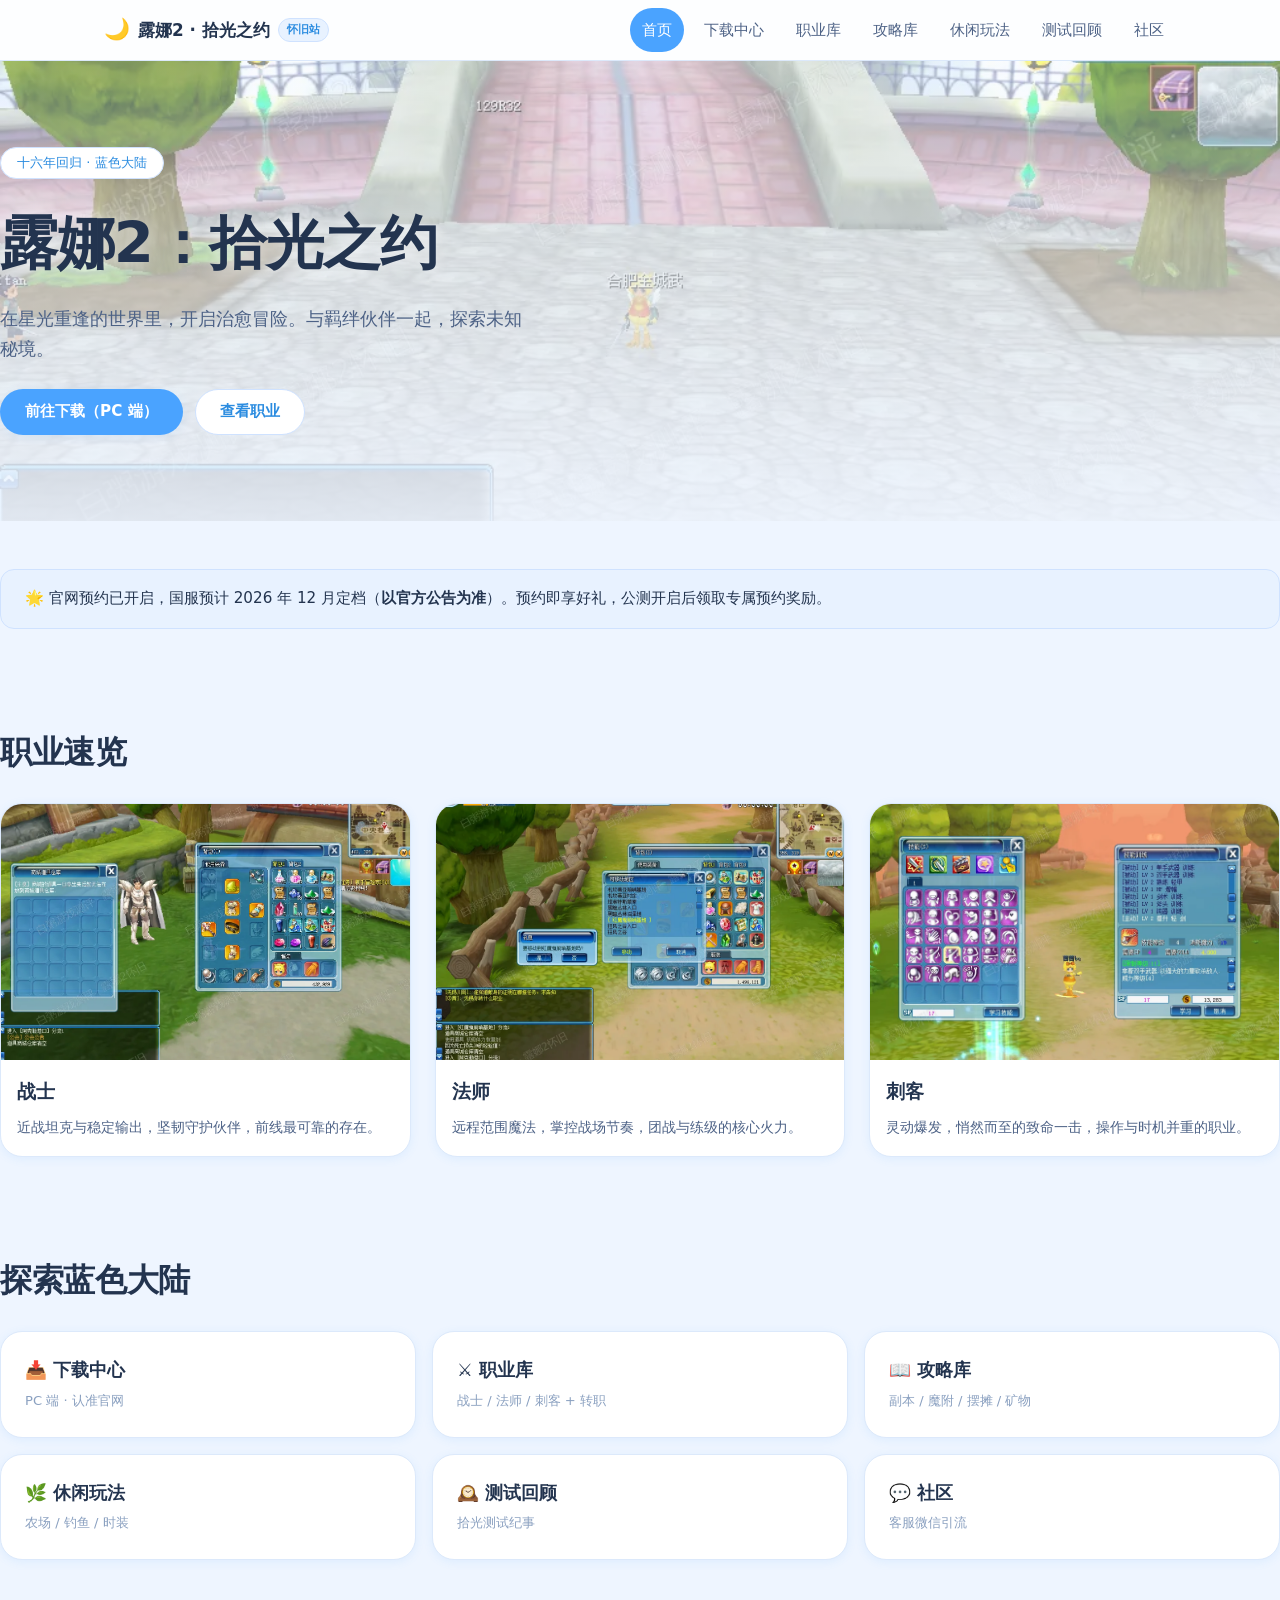
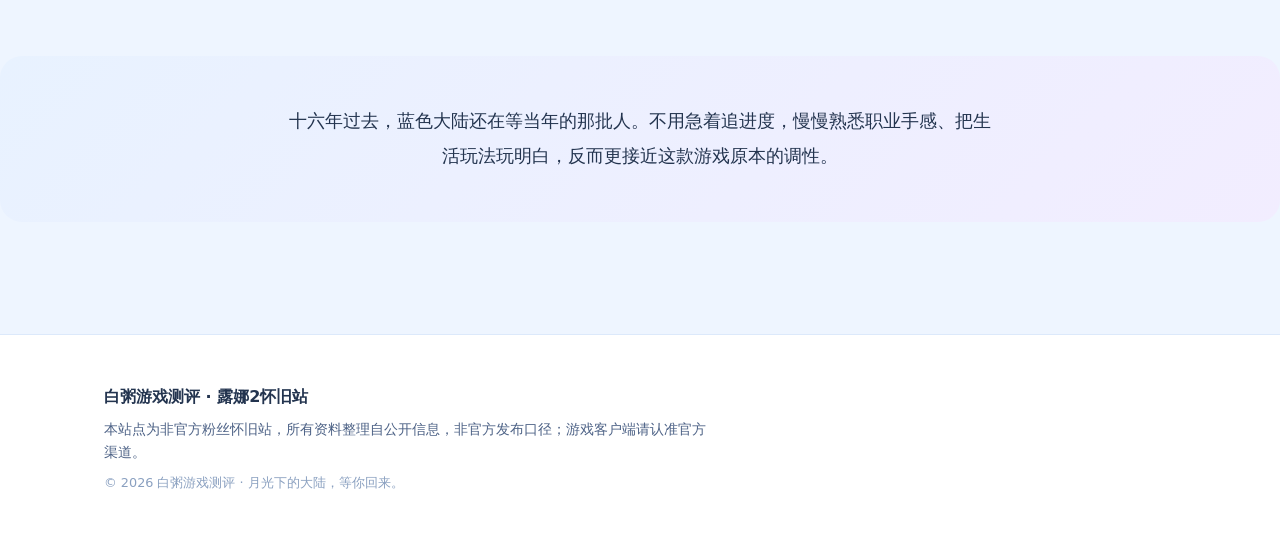
==== index.html @ 83b02c3c "chore: 更新站点构建产物" ====
<!DOCTYPE html><html lang="zh-CN" data-astro-cid-z4jru4n3> <head><meta charset="utf-8"><meta name="viewport" content="width=device-width, initial-scale=1, viewport-fit=cover"><title>露娜2：拾光之约 · 怀旧站</title><meta name="description" content="《露娜2：拾光之约》粉丝怀旧站 —— 蓝色大陆，拾光赴约。PC 端 Q 萌 3D 萌系 MMO，职业库、攻略库、休闲玩法与拾光测试回顾一站直达。"><link rel="icon" href="/favicon.svg" type="image/svg+xml"><link rel="stylesheet" href="/_astro/BaseLayout.B0UOSsO_.css"><style>.hero[data-astro-cid-lcdefpme]{align-items:center;min-height:460px;display:flex;position:relative;overflow:hidden}.hero__bg[data-astro-cid-lcdefpme]{object-fit:cover;width:100%;height:100%;position:absolute;inset:0}.hero__veil[data-astro-cid-lcdefpme]{background:linear-gradient(180deg, color-mix(in srgb, var(--bg) 35%, transparent), color-mix(in srgb, var(--bg) 92%, transparent));position:absolute;inset:0}.hero__inner[data-astro-cid-lcdefpme]{z-index:1;padding-block:var(--s8);position:relative}.hero__badge[data-astro-cid-lcdefpme]{background:var(--surface-1);color:var(--accent-hover);border:1px solid var(--line-accent);border-radius:var(--r-full);padding:var(--s1) var(--s4);margin-bottom:var(--s4);font-size:.82rem;display:inline-block}.hero__title[data-astro-cid-lcdefpme]{font-family:var(--font-display);margin:0 0 var(--s3);letter-spacing:-.02em;text-shadow:0 2px 18px #ffffffb3;font-size:clamp(2.2rem,1.4rem + 3vw,3.6rem);font-weight:800}.hero__sub[data-astro-cid-lcdefpme]{color:var(--text-2);max-width:48ch;margin:0 0 var(--s5);font-size:1.1rem}.hero__cta[data-astro-cid-lcdefpme]{gap:var(--s3);flex-wrap:wrap;display:flex}@media (max-width:640px){.hero[data-astro-cid-lcdefpme]{min-height:380px}.hero__cta[data-astro-cid-lcdefpme] .btn[data-astro-cid-lcdefpme]{width:100%}}
</style></head> <body data-astro-cid-z4jru4n3> <header class="site-header" data-astro-cid-z4jru4n3> <div class="container site-header__inner" data-astro-cid-z4jru4n3> <a class="brand" href="/" data-astro-cid-z4jru4n3> <span class="brand__moon" data-astro-cid-z4jru4n3>🌙</span> <span class="brand__name" data-astro-cid-z4jru4n3>露娜2 · 拾光之约</span> <span class="brand__tag" data-astro-cid-z4jru4n3>怀旧站</span> </a> <nav class="site-nav" aria-label="主导航" data-astro-cid-z4jru4n3> <a href="/" class="is-active" data-astro-cid-z4jru4n3>首页</a><a href="/download/" class data-astro-cid-z4jru4n3>下载中心</a><a href="/classes/" class data-astro-cid-z4jru4n3>职业库</a><a href="/guides/" class data-astro-cid-z4jru4n3>攻略库</a><a href="/life/" class data-astro-cid-z4jru4n3>休闲玩法</a><a href="/test/" class data-astro-cid-z4jru4n3>测试回顾</a><a href="/about/" class data-astro-cid-z4jru4n3>社区</a> </nav> </div> </header> <main data-astro-cid-z4jru4n3>  <section class="hero" data-astro-cid-lcdefpme> <img class="hero__bg" src="/covers/hero.webp" alt="阿克勒平原" data-astro-cid-lcdefpme> <div class="hero__veil" data-astro-cid-lcdefpme></div> <div class="container hero__inner" data-astro-cid-lcdefpme> <span class="hero__badge" data-astro-cid-lcdefpme>十六年回归 · 蓝色大陆</span> <h1 class="hero__title" data-astro-cid-lcdefpme>露娜2：拾光之约</h1> <p class="hero__sub" data-astro-cid-lcdefpme>在星光重逢的世界里，开启治愈冒险。与羁绊伙伴一起，探索未知秘境。</p> <div class="hero__cta" data-astro-cid-lcdefpme> <a class="btn btn-primary" href="/download/" data-astro-cid-lcdefpme>前往下载（PC 端）</a> <a class="btn btn-ghost" href="/classes/" data-astro-cid-lcdefpme>查看职业</a> </div> </div> </section> <section class="container section" data-astro-cid-lcdefpme> <div class="notice" data-astro-cid-lcdefpme>
🌟 官网预约已开启，国服预计 2026 年 12 月定档（<b data-astro-cid-lcdefpme>以官方公告为准</b>）。预约即享好礼，公测开启后领取专属预约奖励。
</div> </section> <section class="container section" data-astro-cid-lcdefpme> <h2 class="h2" data-astro-cid-lcdefpme>职业速览</h2> <div class="cards" data-astro-cid-lcdefpme> <article class="card" data-astro-cid-lcdefpme> <img src="/covers/skill1.webp" alt="战士" loading="lazy" data-astro-cid-lcdefpme> <h3 data-astro-cid-lcdefpme>战士</h3> <p data-astro-cid-lcdefpme>近战坦克与稳定输出，坚韧守护伙伴，前线最可靠的存在。</p> </article> <article class="card" data-astro-cid-lcdefpme> <img src="/covers/skill2.webp" alt="法师" loading="lazy" data-astro-cid-lcdefpme> <h3 data-astro-cid-lcdefpme>法师</h3> <p data-astro-cid-lcdefpme>远程范围魔法，掌控战场节奏，团战与练级的核心火力。</p> </article> <article class="card" data-astro-cid-lcdefpme> <img src="/covers/emote.webp" alt="刺客" loading="lazy" data-astro-cid-lcdefpme> <h3 data-astro-cid-lcdefpme>刺客</h3> <p data-astro-cid-lcdefpme>灵动爆发，悄然而至的致命一击，操作与时机并重的职业。</p> </article> </div> </section> <section class="container section" data-astro-cid-lcdefpme> <h2 class="h2" data-astro-cid-lcdefpme>探索蓝色大陆</h2> <div class="grid" data-astro-cid-lcdefpme> <a class="tile" href="/download/" data-astro-cid-lcdefpme><span data-astro-cid-lcdefpme>📥 下载中心</span><small data-astro-cid-lcdefpme>PC 端 · 认准官网</small></a> <a class="tile" href="/classes/" data-astro-cid-lcdefpme><span data-astro-cid-lcdefpme>⚔️ 职业库</span><small data-astro-cid-lcdefpme>战士 / 法师 / 刺客 + 转职</small></a> <a class="tile" href="/guides/" data-astro-cid-lcdefpme><span data-astro-cid-lcdefpme>📖 攻略库</span><small data-astro-cid-lcdefpme>副本 / 魔附 / 摆摊 / 矿物</small></a> <a class="tile" href="/life/" data-astro-cid-lcdefpme><span data-astro-cid-lcdefpme>🌿 休闲玩法</span><small data-astro-cid-lcdefpme>农场 / 钓鱼 / 时装</small></a> <a class="tile" href="/test/" data-astro-cid-lcdefpme><span data-astro-cid-lcdefpme>🕰️ 测试回顾</span><small data-astro-cid-lcdefpme>拾光测试纪事</small></a> <a class="tile" href="/about/" data-astro-cid-lcdefpme><span data-astro-cid-lcdefpme>💬 社区</span><small data-astro-cid-lcdefpme>客服微信引流</small></a> </div> </section> <section class="container section" data-astro-cid-lcdefpme> <div class="quote" data-astro-cid-lcdefpme> <p data-astro-cid-lcdefpme>十六年过去，蓝色大陆还在等当年的那批人。不用急着追进度，慢慢熟悉职业手感、把生活玩法玩明白，反而更接近这款游戏原本的调性。</p> </div> </section>  </main> <footer class="site-footer" data-astro-cid-z4jru4n3> <div class="container" data-astro-cid-z4jru4n3> <p class="site-footer__brand" data-astro-cid-z4jru4n3>白粥游戏测评 · 露娜2怀旧站</p> <p class="site-footer__note" data-astro-cid-z4jru4n3>本站点为非官方粉丝怀旧站，所有资料整理自公开信息，非官方发布口径；游戏客户端请认准官方渠道。</p> <p class="site-footer__copy" data-astro-cid-z4jru4n3>© 2026 白粥游戏测评 · 月光下的大陆，等你回来。</p> </div> </footer><script type="module">document.addEventListener(`contextmenu`,function(e){e.target instanceof HTMLImageElement&&e.preventDefault()}),document.addEventListener(`dragstart`,function(e){e.target instanceof HTMLImageElement&&e.preventDefault()});</script> </body> </html>
---- _astro/BaseLayout.B0UOSsO_.css ----
:root{--s1:4px;--s2:8px;--s3:12px;--s4:16px;--s5:24px;--s6:32px;--s7:48px;--s8:64px;--r-sm:8px;--r-md:14px;--r-lg:22px;--r-full:999px;--bg:#eef5ff;--surface-1:#fff;--surface-2:#f4f9ff;--line:#dce9fb;--line-accent:#cfe2ff;--text:#23344f;--text-2:#4d6286;--text-3:#8aa0c0;--accent:#4aa3ff;--accent-hover:#2b8ce0;--accent-soft:#e8f2ff;--purple:#b69bff;--pink:#ff9ec7;--font-display:"PingFang SC", "Hiragino Sans GB", "Microsoft YaHei", "Noto Sans SC", system-ui, sans-serif;--font-body:"PingFang SC", "Microsoft YaHei", "Noto Sans SC", system-ui, sans-serif;--container:1120px;--shadow-sm:0 2px 10px #4aa3ff1a;--shadow-md:0 10px 30px #4aa3ff24}.section{padding-block:var(--s7)}.h2{font-family:var(--font-display);margin:0 0 var(--s5);letter-spacing:-.01em;font-size:clamp(1.4rem,1rem + 1.4vw,2rem)}.lead{color:var(--text-2);max-width:64ch}.btn{min-height:46px;padding:0 var(--s5);border-radius:var(--r-full);cursor:pointer;border:1px solid #0000;justify-content:center;align-items:center;font-size:.95rem;font-weight:600;transition:transform .12s,box-shadow .2s;display:inline-flex}.btn:hover{transform:translateY(-1px)}.btn-primary{background:var(--accent);color:#fff;box-shadow:var(--shadow-sm)}.btn-primary:hover{background:var(--accent-hover)}.btn-ghost{background:var(--surface-1);color:var(--accent-hover);border-color:var(--line-accent)}.btn-ghost:hover{background:var(--accent-soft)}.notice{background:var(--accent-soft);border:1px solid var(--line-accent);color:var(--text);border-radius:var(--r-md);padding:var(--s4) var(--s5);font-size:.95rem}.cards{gap:var(--s5);grid-template-columns:repeat(3,1fr);display:grid}.card{background:var(--surface-1);border:1px solid var(--line);border-radius:var(--r-lg);box-shadow:var(--shadow-sm);overflow:hidden}.card img{aspect-ratio:16/10;object-fit:cover;background:var(--surface-2);width:100%}.card h3{margin:var(--s4) var(--s4) var(--s2);font-family:var(--font-display)}.card p{margin:0 var(--s4) var(--s4);color:var(--text-2);font-size:.9rem}.grid{gap:var(--s4);grid-template-columns:repeat(3,1fr);display:grid}.tile{gap:var(--s1);background:var(--surface-1);border:1px solid var(--line);border-radius:var(--r-lg);padding:var(--s5);color:var(--text);box-shadow:var(--shadow-sm);flex-direction:column;transition:transform .12s,border-color .2s;display:flex}.tile:hover{border-color:var(--accent);transform:translateY(-2px)}.tile span{font-family:var(--font-display);font-size:1.1rem;font-weight:600}.tile small{color:var(--text-3);font-size:.82rem}.quote{background:linear-gradient(135deg, var(--accent-soft), color-mix(in srgb, var(--purple) 18%, #fff));border-radius:var(--r-lg);padding:var(--s7) var(--s6);text-align:center}.quote p{color:var(--text);max-width:60ch;margin:0 auto;font-size:1.15rem;line-height:1.9}.feature{gap:var(--s6);grid-template-columns:1fr 1fr;align-items:center;display:grid}.feature img{border-radius:var(--r-lg);border:1px solid var(--line);width:100%;box-shadow:var(--shadow-md)}.feature h3{font-family:var(--font-display);margin-top:0}.stats{gap:var(--s4);margin:var(--s4) 0;flex-wrap:wrap;display:flex}.stat{background:var(--surface-1);border:1px solid var(--line);border-radius:var(--r-md);padding:var(--s4) var(--s5);flex:140px}.stat b{color:var(--accent-hover);font-size:1.3rem;font-family:var(--font-display);display:block}.stat span{color:var(--text-3);font-size:.82rem}@media (max-width:860px){.cards,.grid{grid-template-columns:1fr 1fr}.feature{grid-template-columns:1fr}}@media (max-width:560px){.cards,.grid{grid-template-columns:1fr}}*{box-sizing:border-box}body{font-family:var(--font-body);color:var(--text);background:var(--bg);-webkit-font-smoothing:antialiased;margin:0;line-height:1.7}a{color:var(--accent-hover);text-decoration:none}img{max-width:100%;display:block}.container[data-astro-cid-z4jru4n3]{max-width:var(--container);padding-inline:var(--s5);margin-inline:auto}.site-header[data-astro-cid-z4jru4n3]{z-index:50;background:color-mix(in srgb, var(--surface-1) 88%, transparent);-webkit-backdrop-filter:blur(10px);backdrop-filter:blur(10px);border-bottom:1px solid var(--line);position:sticky;top:0}.site-header__inner[data-astro-cid-z4jru4n3]{align-items:center;gap:var(--s5);flex-wrap:wrap;min-height:60px;display:flex}.brand[data-astro-cid-z4jru4n3]{align-items:center;gap:var(--s2);font-family:var(--font-display);color:var(--text);font-weight:700;display:inline-flex}.brand__moon[data-astro-cid-z4jru4n3]{font-size:1.3rem}.brand__name[data-astro-cid-z4jru4n3]{font-size:1.05rem}.brand__tag[data-astro-cid-z4jru4n3]{color:var(--accent-hover);border:1px solid var(--line-accent);border-radius:var(--r-full);padding:1px var(--s2);background:var(--accent-soft);font-size:.7rem}.site-nav[data-astro-cid-z4jru4n3]{gap:var(--s2);flex-wrap:wrap;margin-left:auto;display:flex}.site-nav[data-astro-cid-z4jru4n3] a[data-astro-cid-z4jru4n3]{color:var(--text-2);padding:var(--s2) var(--s3);border-radius:var(--r-full);align-items:center;min-height:44px;font-size:.92rem;display:inline-flex}.site-nav[data-astro-cid-z4jru4n3] a[data-astro-cid-z4jru4n3]:hover{background:var(--accent-soft);color:var(--accent-hover)}.site-nav[data-astro-cid-z4jru4n3] a[data-astro-cid-z4jru4n3].is-active{background:var(--accent);color:#fff}.site-footer[data-astro-cid-z4jru4n3]{margin-top:var(--s8);padding:var(--s7) 0;border-top:1px solid var(--line);background:var(--surface-1)}.site-footer__brand[data-astro-cid-z4jru4n3]{margin:0 0 var(--s2);font-weight:700}.site-footer__note[data-astro-cid-z4jru4n3]{color:var(--text-2);max-width:70ch;margin:0 0 var(--s2);font-size:.85rem}.site-footer__copy[data-astro-cid-z4jru4n3]{color:var(--text-3);margin:0;font-size:.8rem}@media (max-width:640px){.site-nav[data-astro-cid-z4jru4n3] a[data-astro-cid-z4jru4n3]{padding:var(--s2);font-size:.85rem}.container[data-astro-cid-z4jru4n3]{padding-inline:var(--s4)}}
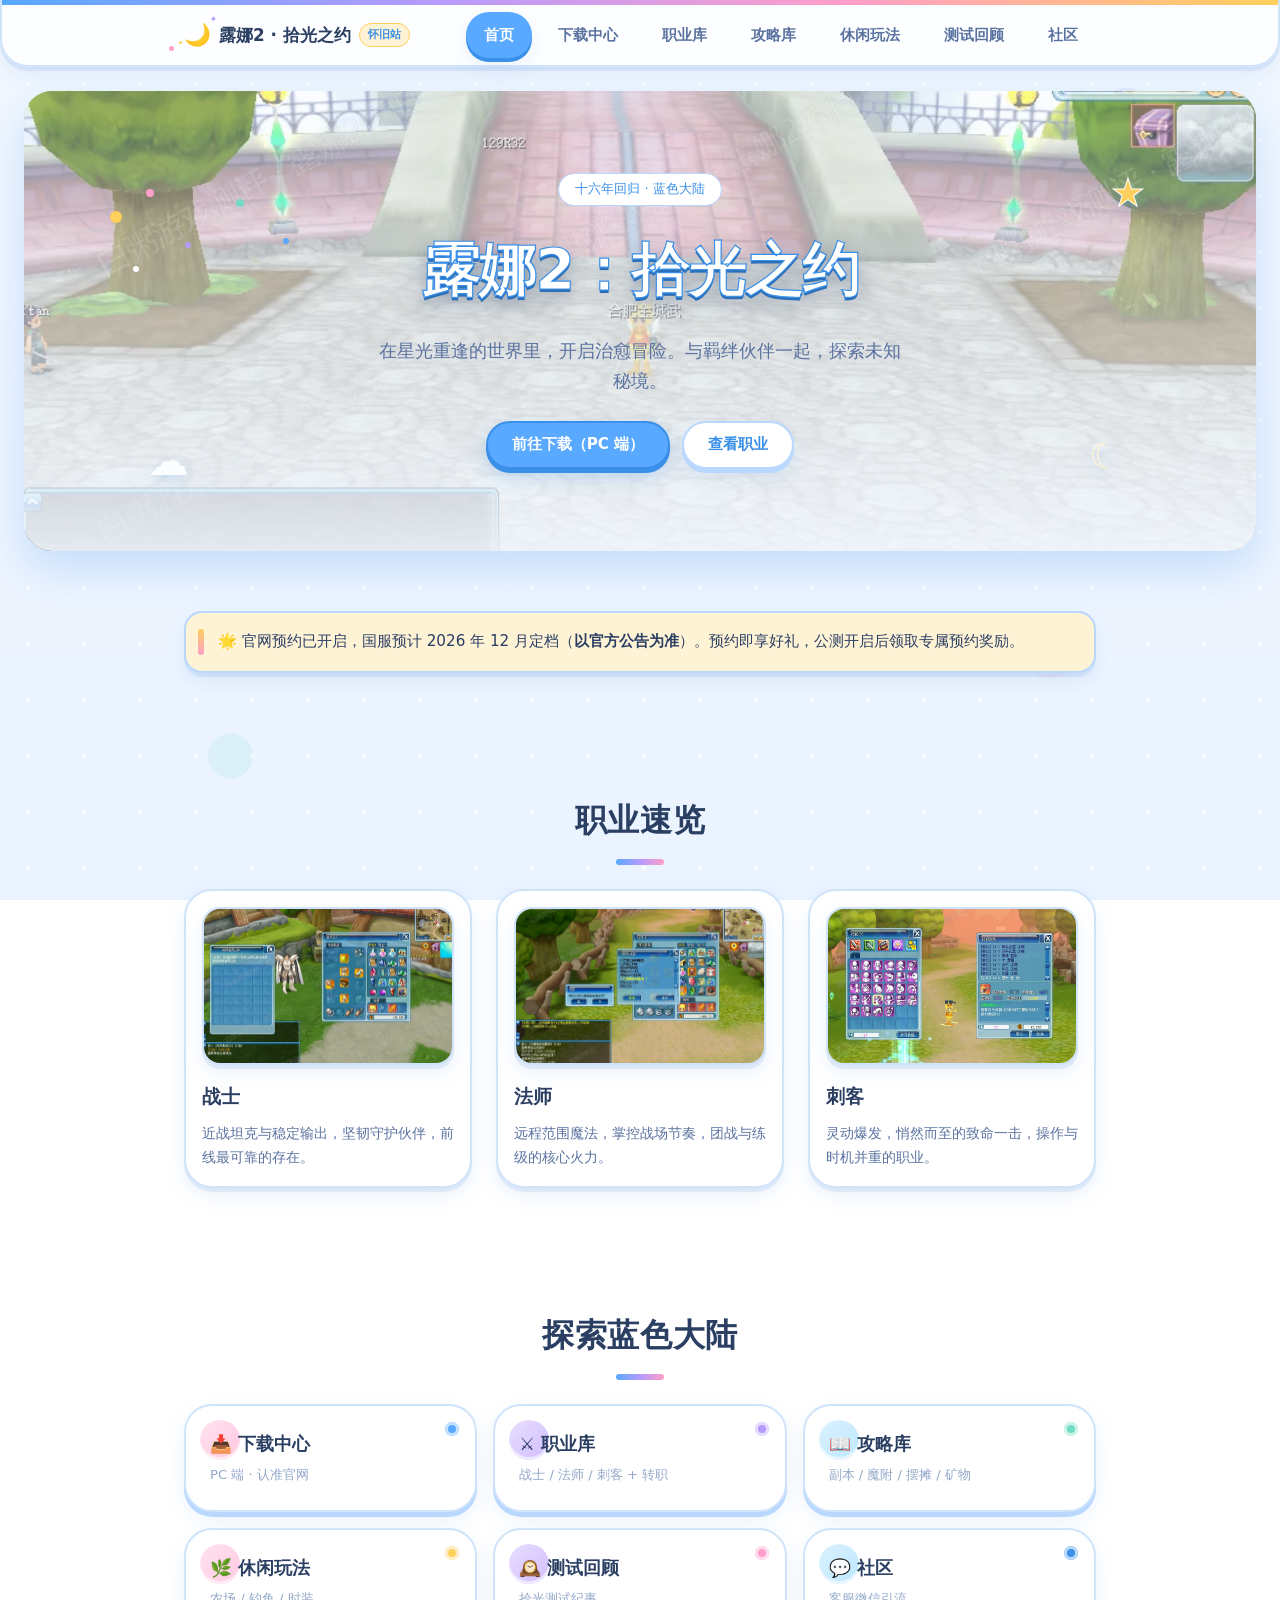
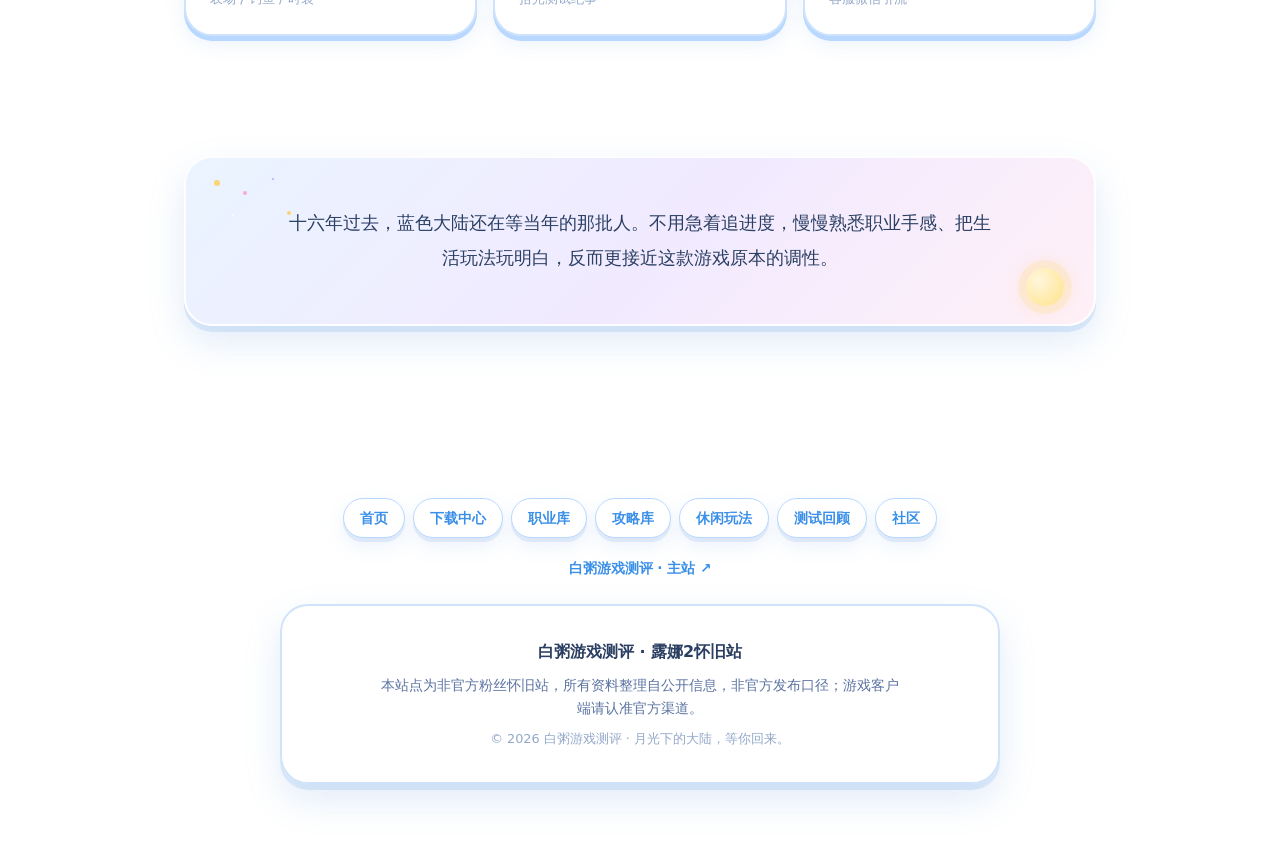
==== commit 91850583: "chore: 更新站点构建产物" ====
--- a/index.html
+++ b/index.html
@@ -1,4 +1,3 @@
-<!DOCTYPE html><html lang="zh-CN" data-astro-cid-z4jru4n3> <head><meta charset="utf-8"><meta name="viewport" content="width=device-width, initial-scale=1, viewport-fit=cover"><title>露娜2：拾光之约 · 怀旧站</title><meta name="description" content="《露娜2：拾光之约》粉丝怀旧站 —— 蓝色大陆，拾光赴约。PC 端 Q 萌 3D 萌系 MMO，职业库、攻略库、休闲玩法与拾光测试回顾一站直达。"><link rel="icon" href="/favicon.svg" type="image/svg+xml"><link rel="stylesheet" href="/_astro/BaseLayout.B0UOSsO_.css"><style>.hero[data-astro-cid-lcdefpme]{align-items:center;min-height:460px;display:flex;position:relative;overflow:hidden}.hero__bg[data-astro-cid-lcdefpme]{object-fit:cover;width:100%;height:100%;position:absolute;inset:0}.hero__veil[data-astro-cid-lcdefpme]{background:linear-gradient(180deg, color-mix(in srgb, var(--bg) 35%, transparent), color-mix(in srgb, var(--bg) 92%, transparent));position:absolute;inset:0}.hero__inner[data-astro-cid-lcdefpme]{z-index:1;padding-block:var(--s8);position:relative}.hero__badge[data-astro-cid-lcdefpme]{background:var(--surface-1);color:var(--accent-hover);border:1px solid var(--line-accent);border-radius:var(--r-full);padding:var(--s1) var(--s4);margin-bottom:var(--s4);font-size:.82rem;display:inline-block}.hero__title[data-astro-cid-lcdefpme]{font-family:var(--font-display);margin:0 0 var(--s3);letter-spacing:-.02em;text-shadow:0 2px 18px #ffffffb3;font-size:clamp(2.2rem,1.4rem + 3vw,3.6rem);font-weight:800}.hero__sub[data-astro-cid-lcdefpme]{color:var(--text-2);max-width:48ch;margin:0 0 var(--s5);font-size:1.1rem}.hero__cta[data-astro-cid-lcdefpme]{gap:var(--s3);flex-wrap:wrap;display:flex}@media (max-width:640px){.hero[data-astro-cid-lcdefpme]{min-height:380px}.hero__cta[data-astro-cid-lcdefpme] .btn[data-astro-cid-lcdefpme]{width:100%}}
-</style></head> <body data-astro-cid-z4jru4n3> <header class="site-header" data-astro-cid-z4jru4n3> <div class="container site-header__inner" data-astro-cid-z4jru4n3> <a class="brand" href="/" data-astro-cid-z4jru4n3> <span class="brand__moon" data-astro-cid-z4jru4n3>🌙</span> <span class="brand__name" data-astro-cid-z4jru4n3>露娜2 · 拾光之约</span> <span class="brand__tag" data-astro-cid-z4jru4n3>怀旧站</span> </a> <nav class="site-nav" aria-label="主导航" data-astro-cid-z4jru4n3> <a href="/" class="is-active" data-astro-cid-z4jru4n3>首页</a><a href="/download/" class data-astro-cid-z4jru4n3>下载中心</a><a href="/classes/" class data-astro-cid-z4jru4n3>职业库</a><a href="/guides/" class data-astro-cid-z4jru4n3>攻略库</a><a href="/life/" class data-astro-cid-z4jru4n3>休闲玩法</a><a href="/test/" class data-astro-cid-z4jru4n3>测试回顾</a><a href="/about/" class data-astro-cid-z4jru4n3>社区</a> </nav> </div> </header> <main data-astro-cid-z4jru4n3>  <section class="hero" data-astro-cid-lcdefpme> <img class="hero__bg" src="/covers/hero.webp" alt="阿克勒平原" data-astro-cid-lcdefpme> <div class="hero__veil" data-astro-cid-lcdefpme></div> <div class="container hero__inner" data-astro-cid-lcdefpme> <span class="hero__badge" data-astro-cid-lcdefpme>十六年回归 · 蓝色大陆</span> <h1 class="hero__title" data-astro-cid-lcdefpme>露娜2：拾光之约</h1> <p class="hero__sub" data-astro-cid-lcdefpme>在星光重逢的世界里，开启治愈冒险。与羁绊伙伴一起，探索未知秘境。</p> <div class="hero__cta" data-astro-cid-lcdefpme> <a class="btn btn-primary" href="/download/" data-astro-cid-lcdefpme>前往下载（PC 端）</a> <a class="btn btn-ghost" href="/classes/" data-astro-cid-lcdefpme>查看职业</a> </div> </div> </section> <section class="container section" data-astro-cid-lcdefpme> <div class="notice" data-astro-cid-lcdefpme>
+<!DOCTYPE html><html lang="zh-CN" data-astro-cid-z4jru4n3> <head><meta charset="utf-8"><meta name="viewport" content="width=device-width, initial-scale=1, viewport-fit=cover"><title>露娜2：拾光之约 · 怀旧站</title><meta name="description" content="《露娜2：拾光之约》粉丝怀旧站 —— 蓝色大陆，拾光赴约。PC 端 Q 萌 3D 萌系 MMO，职业库、攻略库、休闲玩法与拾光测试回顾一站直达。"><meta name="baidu-site-verification" content="codeva-sFs97n5T8T"><link rel="icon" href="/favicon.svg" type="image/svg+xml"><link rel="stylesheet" href="/_astro/BaseLayout.P9lVkSNL.css"><link rel="stylesheet" href="/_astro/index.BwyS8TRJ.css"></head> <body data-astro-cid-z4jru4n3> <header class="site-header" data-astro-cid-z4jru4n3> <div class="rainbow-bar" aria-hidden="true" data-astro-cid-z4jru4n3></div> <div class="container site-header__inner" data-astro-cid-z4jru4n3> <a class="brand" href="/" data-astro-cid-z4jru4n3> <span class="brand__moon" data-astro-cid-z4jru4n3>🌙</span> <span class="brand__name" data-astro-cid-z4jru4n3>露娜2 · 拾光之约</span> <span class="brand__tag" data-astro-cid-z4jru4n3>怀旧站</span> </a> <nav class="site-nav" aria-label="主导航" data-astro-cid-z4jru4n3> <a href="/" class="is-active" data-astro-cid-z4jru4n3>首页</a><a href="/download/" class data-astro-cid-z4jru4n3>下载中心</a><a href="/classes/" class data-astro-cid-z4jru4n3>职业库</a><a href="/guides/" class data-astro-cid-z4jru4n3>攻略库</a><a href="/life/" class data-astro-cid-z4jru4n3>休闲玩法</a><a href="/test/" class data-astro-cid-z4jru4n3>测试回顾</a><a href="/about/" class data-astro-cid-z4jru4n3>社区</a> </nav> </div> </header> <main data-astro-cid-z4jru4n3>  <section class="hero" data-astro-cid-lcdefpme> <img class="hero__bg" src="/covers/hero.webp" alt="阿克勒平原" data-astro-cid-lcdefpme> <div class="hero__veil" data-astro-cid-lcdefpme></div> <div class="container hero__inner" data-astro-cid-lcdefpme> <span class="hero__badge" data-astro-cid-lcdefpme>十六年回归 · 蓝色大陆</span> <h1 class="hero__title" data-astro-cid-lcdefpme>露娜2：拾光之约</h1> <p class="hero__sub" data-astro-cid-lcdefpme>在星光重逢的世界里，开启治愈冒险。与羁绊伙伴一起，探索未知秘境。</p> <div class="hero__cta" data-astro-cid-lcdefpme> <a class="btn btn-primary" href="/download/" data-astro-cid-lcdefpme>前往下载（PC 端）</a> <a class="btn btn-ghost" href="/classes/" data-astro-cid-lcdefpme>查看职业</a> </div> </div> </section> <section class="container section" data-astro-cid-lcdefpme> <div class="notice" data-astro-cid-lcdefpme>
 🌟 官网预约已开启，国服预计 2026 年 12 月定档（<b data-astro-cid-lcdefpme>以官方公告为准</b>）。预约即享好礼，公测开启后领取专属预约奖励。
-</div> </section> <section class="container section" data-astro-cid-lcdefpme> <h2 class="h2" data-astro-cid-lcdefpme>职业速览</h2> <div class="cards" data-astro-cid-lcdefpme> <article class="card" data-astro-cid-lcdefpme> <img src="/covers/skill1.webp" alt="战士" loading="lazy" data-astro-cid-lcdefpme> <h3 data-astro-cid-lcdefpme>战士</h3> <p data-astro-cid-lcdefpme>近战坦克与稳定输出，坚韧守护伙伴，前线最可靠的存在。</p> </article> <article class="card" data-astro-cid-lcdefpme> <img src="/covers/skill2.webp" alt="法师" loading="lazy" data-astro-cid-lcdefpme> <h3 data-astro-cid-lcdefpme>法师</h3> <p data-astro-cid-lcdefpme>远程范围魔法，掌控战场节奏，团战与练级的核心火力。</p> </article> <article class="card" data-astro-cid-lcdefpme> <img src="/covers/emote.webp" alt="刺客" loading="lazy" data-astro-cid-lcdefpme> <h3 data-astro-cid-lcdefpme>刺客</h3> <p data-astro-cid-lcdefpme>灵动爆发，悄然而至的致命一击，操作与时机并重的职业。</p> </article> </div> </section> <section class="container section" data-astro-cid-lcdefpme> <h2 class="h2" data-astro-cid-lcdefpme>探索蓝色大陆</h2> <div class="grid" data-astro-cid-lcdefpme> <a class="tile" href="/download/" data-astro-cid-lcdefpme><span data-astro-cid-lcdefpme>📥 下载中心</span><small data-astro-cid-lcdefpme>PC 端 · 认准官网</small></a> <a class="tile" href="/classes/" data-astro-cid-lcdefpme><span data-astro-cid-lcdefpme>⚔️ 职业库</span><small data-astro-cid-lcdefpme>战士 / 法师 / 刺客 + 转职</small></a> <a class="tile" href="/guides/" data-astro-cid-lcdefpme><span data-astro-cid-lcdefpme>📖 攻略库</span><small data-astro-cid-lcdefpme>副本 / 魔附 / 摆摊 / 矿物</small></a> <a class="tile" href="/life/" data-astro-cid-lcdefpme><span data-astro-cid-lcdefpme>🌿 休闲玩法</span><small data-astro-cid-lcdefpme>农场 / 钓鱼 / 时装</small></a> <a class="tile" href="/test/" data-astro-cid-lcdefpme><span data-astro-cid-lcdefpme>🕰️ 测试回顾</span><small data-astro-cid-lcdefpme>拾光测试纪事</small></a> <a class="tile" href="/about/" data-astro-cid-lcdefpme><span data-astro-cid-lcdefpme>💬 社区</span><small data-astro-cid-lcdefpme>客服微信引流</small></a> </div> </section> <section class="container section" data-astro-cid-lcdefpme> <div class="quote" data-astro-cid-lcdefpme> <p data-astro-cid-lcdefpme>十六年过去，蓝色大陆还在等当年的那批人。不用急着追进度，慢慢熟悉职业手感、把生活玩法玩明白，反而更接近这款游戏原本的调性。</p> </div> </section>  </main> <footer class="site-footer" data-astro-cid-z4jru4n3> <div class="container" data-astro-cid-z4jru4n3> <p class="site-footer__brand" data-astro-cid-z4jru4n3>白粥游戏测评 · 露娜2怀旧站</p> <p class="site-footer__note" data-astro-cid-z4jru4n3>本站点为非官方粉丝怀旧站，所有资料整理自公开信息，非官方发布口径；游戏客户端请认准官方渠道。</p> <p class="site-footer__copy" data-astro-cid-z4jru4n3>© 2026 白粥游戏测评 · 月光下的大陆，等你回来。</p> </div> </footer><script type="module">document.addEventListener(`contextmenu`,function(e){e.target instanceof HTMLImageElement&&e.preventDefault()}),document.addEventListener(`dragstart`,function(e){e.target instanceof HTMLImageElement&&e.preventDefault()});</script> </body> </html>+</div> </section> <section class="container section" data-astro-cid-lcdefpme> <h2 class="h2" data-astro-cid-lcdefpme>职业速览</h2> <div class="cards" data-astro-cid-lcdefpme> <a class="card" href="/classes/" data-astro-cid-lcdefpme> <img src="/covers/skill1.webp" alt="战士" loading="lazy" data-astro-cid-lcdefpme> <h3 data-astro-cid-lcdefpme>战士</h3> <p data-astro-cid-lcdefpme>近战坦克与稳定输出，坚韧守护伙伴，前线最可靠的存在。</p> </a> <a class="card" href="/classes/" data-astro-cid-lcdefpme> <img src="/covers/skill2.webp" alt="法师" loading="lazy" data-astro-cid-lcdefpme> <h3 data-astro-cid-lcdefpme>法师</h3> <p data-astro-cid-lcdefpme>远程范围魔法，掌控战场节奏，团战与练级的核心火力。</p> </a> <a class="card" href="/classes/" data-astro-cid-lcdefpme> <img src="/covers/emote.webp" alt="刺客" loading="lazy" data-astro-cid-lcdefpme> <h3 data-astro-cid-lcdefpme>刺客</h3> <p data-astro-cid-lcdefpme>灵动爆发，悄然而至的致命一击，操作与时机并重的职业。</p> </a> </div> </section> <section class="container section" data-astro-cid-lcdefpme> <h2 class="h2" data-astro-cid-lcdefpme>探索蓝色大陆</h2> <div class="grid" data-astro-cid-lcdefpme> <a class="tile" href="/download/" data-astro-cid-lcdefpme><span data-astro-cid-lcdefpme>📥 下载中心</span><small data-astro-cid-lcdefpme>PC 端 · 认准官网</small></a> <a class="tile" href="/classes/" data-astro-cid-lcdefpme><span data-astro-cid-lcdefpme>⚔️ 职业库</span><small data-astro-cid-lcdefpme>战士 / 法师 / 刺客 + 转职</small></a> <a class="tile" href="/guides/" data-astro-cid-lcdefpme><span data-astro-cid-lcdefpme>📖 攻略库</span><small data-astro-cid-lcdefpme>副本 / 魔附 / 摆摊 / 矿物</small></a> <a class="tile" href="/life/" data-astro-cid-lcdefpme><span data-astro-cid-lcdefpme>🌿 休闲玩法</span><small data-astro-cid-lcdefpme>农场 / 钓鱼 / 时装</small></a> <a class="tile" href="/test/" data-astro-cid-lcdefpme><span data-astro-cid-lcdefpme>🕰️ 测试回顾</span><small data-astro-cid-lcdefpme>拾光测试纪事</small></a> <a class="tile" href="/about/" data-astro-cid-lcdefpme><span data-astro-cid-lcdefpme>💬 社区</span><small data-astro-cid-lcdefpme>客服微信引流</small></a> </div> </section> <section class="container section" data-astro-cid-lcdefpme> <div class="quote" data-astro-cid-lcdefpme> <p data-astro-cid-lcdefpme>十六年过去，蓝色大陆还在等当年的那批人。不用急着追进度，慢慢熟悉职业手感、把生活玩法玩明白，反而更接近这款游戏原本的调性。</p> </div> </section>  </main> <footer class="site-footer" data-astro-cid-z4jru4n3> <div class="container" data-astro-cid-z4jru4n3> <nav class="footer-nav" aria-label="页脚导航" data-astro-cid-z4jru4n3> <a href="/" data-astro-cid-z4jru4n3>首页</a><a href="/download/" data-astro-cid-z4jru4n3>下载中心</a><a href="/classes/" data-astro-cid-z4jru4n3>职业库</a><a href="/guides/" data-astro-cid-z4jru4n3>攻略库</a><a href="/life/" data-astro-cid-z4jru4n3>休闲玩法</a><a href="/test/" data-astro-cid-z4jru4n3>测试回顾</a><a href="/about/" data-astro-cid-z4jru4n3>社区</a> </nav> <a class="footer-home" href="https://baizhou.xin" target="_blank" rel="noopener" data-astro-cid-z4jru4n3>白粥游戏测评 · 主站 ↗</a> <div class="footer-card" data-astro-cid-z4jru4n3> <p class="site-footer__brand" data-astro-cid-z4jru4n3>白粥游戏测评 · 露娜2怀旧站</p> <p class="site-footer__note" data-astro-cid-z4jru4n3>本站点为非官方粉丝怀旧站，所有资料整理自公开信息，非官方发布口径；游戏客户端请认准官方渠道。</p> <p class="site-footer__copy" data-astro-cid-z4jru4n3>© 2026 白粥游戏测评 · 月光下的大陆，等你回来。</p> </div> </div> </footer> <button id="back-to-top" class="back-to-top" type="button" aria-label="返回顶部" data-astro-cid-z4jru4n3>↑</button><script type="module">document.addEventListener(`contextmenu`,function(e){e.target instanceof HTMLImageElement&&e.preventDefault()}),document.addEventListener(`dragstart`,function(e){e.target instanceof HTMLImageElement&&e.preventDefault()});</script><script type="module">(function(){let e=document.getElementById(`back-to-top`);if(!(e instanceof HTMLElement))return;let t=window.matchMedia(`(prefers-reduced-motion: reduce)`).matches,n=!1,r=!1;function i(){r=!1;var t=window.scrollY>400;t!==n&&(n=t,e.classList.toggle(`is-visible`,t))}function a(){r||(r=!0,window.requestAnimationFrame(i))}window.addEventListener(`scroll`,a,{passive:!0}),window.addEventListener(`resize`,a,{passive:!0}),e.addEventListener(`click`,function(){t?window.scrollTo(0,0):window.scrollTo({top:0,behavior:`smooth`})}),i()})();</script> </body> </html>
--- a/_astro/BaseLayout.P9lVkSNL.css
+++ b/_astro/BaseLayout.P9lVkSNL.css
@@ -0,0 +1 @@
+:root{--s1:4px;--s2:8px;--s3:12px;--s4:16px;--s5:24px;--s6:32px;--s7:48px;--s8:64px;--r-sm:10px;--r-md:18px;--r-lg:28px;--r-full:999px;--bg:#f2f8ff;--surface-1:#fff;--surface-2:#f7fbff;--line:#cfe3fb;--line-accent:#b8d8ff;--text:#2b3f63;--text-2:#5a72a0;--text-3:#93a8c9;--accent:#58a9ff;--accent-hover:#3a8fe8;--accent-soft:#e6f2ff;--pink:#ff9ec9;--purple:#b49bff;--mint:#6fdcc3;--yellow:#ffcf5c;--cream:#fff3d6;--font-display:"Yuanti SC", "幼圆", "YouYuan", "PingFang SC", "Microsoft YaHei", "Noto Sans SC", system-ui, sans-serif;--font-body:"Yuanti SC", "幼圆", "YouYuan", "PingFang SC", "Microsoft YaHei", "Noto Sans SC", system-ui, sans-serif;--container:960px;--shadow-sm:0 4px 0 #5a96dc24, 0 8px 20px #5a96dc1f;--shadow-md:0 6px 0 #5a96dc29, 0 16px 36px #5a96dc2e}.section{padding-block:calc(var(--s7) + var(--s3))}.h2{font-family:var(--font-display);text-align:center;margin:0 0 var(--s5);letter-spacing:.02em;font-size:clamp(1.4rem,1rem + 1.4vw,2rem);font-weight:800}.h2:after{content:"";width:48px;height:6px;margin:var(--s3) auto 0;border-radius:var(--r-full);background:linear-gradient(90deg, var(--accent), var(--purple), var(--pink));display:block}.lead{color:var(--text-2);text-align:center;max-width:62ch;margin-inline:auto}.feature .lead,.feature p{text-align:left;max-width:none;margin-inline:0}.btn{min-height:48px;padding:0 var(--s5);border-radius:var(--r-full);font-family:var(--font-display);cursor:pointer;border:2px solid #0000;justify-content:center;align-items:center;font-size:.95rem;font-weight:700;text-decoration:none;transition:transform .18s cubic-bezier(.34,1.56,.64,1),box-shadow .18s,background-color .18s,border-color .18s;display:inline-flex}.btn:hover{transform:translateY(-2px)}.btn-primary{background:var(--accent);color:#fff;border-color:var(--accent-hover);box-shadow:0 4px 0 var(--accent-hover), 0 8px 18px #3a8fe840}.btn-primary:hover{background:var(--accent-hover);box-shadow:0 6px 0 var(--accent-hover), 0 12px 24px #3a8fe84d}.btn-ghost{background:var(--surface-1);color:var(--accent-hover);border-color:var(--line-accent);box-shadow:0 4px 0 var(--line-accent), 0 8px 18px #5a96dc24}.btn-ghost:hover{background:var(--accent-soft);box-shadow:0 6px 0 var(--line-accent), 0 12px 24px #5a96dc33}.btn:active{box-shadow:none;transform:translateY(2px)}.notice{background:var(--cream);border:2px solid var(--line-accent);color:var(--text);border-radius:var(--r-md);padding:var(--s4) var(--s5) var(--s4) var(--s6);text-align:left;box-shadow:var(--shadow-sm);font-size:.95rem;position:relative}.notice:before{content:"";left:var(--s3);top:var(--s4);bottom:var(--s4);border-radius:var(--r-full);background:linear-gradient(var(--yellow), var(--pink));width:6px;position:absolute}.cards{gap:var(--s5);grid-template-columns:repeat(3,1fr);display:grid}.card,a.card{background:var(--surface-1);border:2px solid var(--line);border-radius:var(--r-lg);box-shadow:var(--shadow-sm);transition:transform .18s cubic-bezier(.34,1.56,.64,1),box-shadow .18s,border-color .18s;overflow:hidden}a.card{min-height:44px;color:var(--text);text-decoration:none;display:block}.card:hover,a.card:hover{border-color:var(--line-accent);box-shadow:var(--shadow-md);transform:translateY(-4px)rotate(.4deg)}.card img,a.card img{width:calc(100% - var(--s4) - var(--s4));margin:var(--s4) var(--s4) 0;aspect-ratio:16/10;object-fit:cover;background:var(--surface-2);border-radius:var(--r-md);border:2px solid var(--line);box-shadow:var(--shadow-sm);display:block}.card h3{margin:var(--s4) var(--s4) var(--s2);font-family:var(--font-display);font-weight:800}.card p{margin:0 var(--s4) var(--s4);color:var(--text-2);font-size:.9rem}.grid{gap:var(--s4);grid-template-columns:repeat(3,1fr);display:grid}.tile{gap:var(--s1);background:var(--surface-1);border:2px solid var(--line);border-radius:var(--r-lg);min-height:44px;padding:var(--s5);color:var(--text);box-shadow:0 5px 0 var(--line-accent), var(--shadow-sm);flex-direction:column;text-decoration:none;transition:transform .18s cubic-bezier(.34,1.56,.64,1),box-shadow .18s,border-color .18s;display:flex;position:relative}.tile:before{content:"";opacity:.9;pointer-events:none;z-index:0;background:linear-gradient(135deg,#ffe1f0,#ffc2de);border-radius:50%;width:40px;height:40px;position:absolute;top:14px;left:14px;box-shadow:inset 0 -3px #fff9}.grid .tile:nth-child(3n+2):before{background:linear-gradient(135deg,#e6dbff,#cdb7ff)}.grid .tile:nth-child(3n+3):before{background:linear-gradient(135deg,#d8f2ff,#b6e4ff)}.tile>span,.tile>small{z-index:1;position:relative}.tile:hover{border-color:var(--accent);box-shadow:0 9px 0 var(--line-accent), var(--shadow-md);transform:translateY(-4px)}.tile:active{box-shadow:0 2px 0 var(--line-accent);transform:translateY(1px)}.tile span{font-family:var(--font-display);font-size:1.1rem;font-weight:700}.tile small{color:var(--text-3);font-size:.82rem}.quote{border-radius:var(--r-lg);padding:var(--s7) var(--s6);text-align:center;box-shadow:var(--shadow-md);background:linear-gradient(135deg,#eaf4ff 0%,#f1eaff 52%,#fff0f7 100%);border:2px solid #ffffffe6;position:relative;overflow:hidden}.quote:before{content:"";background:var(--yellow);width:6px;height:6px;box-shadow:28px 10px 0 -1px var(--pink), 56px -4px 0 -2px var(--purple), 16px 32px 0 -2px #fff, 72px 30px 0 -1px var(--yellow);opacity:.85;pointer-events:none;border-radius:50%;position:absolute;top:22px;left:28px}.quote:after{content:"";opacity:.85;pointer-events:none;background:radial-gradient(circle at 34% 32%,#fff8d8,#ffdf73);border-radius:50%;width:38px;height:38px;position:absolute;bottom:18px;right:30px;box-shadow:0 0 0 8px #ffcf5c2e,0 0 22px #ffcf5c73}.quote p{z-index:1;color:var(--text);max-width:60ch;margin:0 auto;font-size:1.15rem;line-height:1.9;position:relative}.feature{gap:var(--s6);grid-template-columns:1fr 1fr;align-items:center;display:grid}.feature img{border-radius:var(--r-lg);border:2px solid var(--line);width:100%;box-shadow:var(--shadow-md)}.feature h3{font-family:var(--font-display);margin-top:0;font-weight:800}.stats{gap:var(--s4);margin:var(--s4) 0;flex-wrap:wrap;display:flex}.stat{background:var(--surface-1);border:2px solid var(--line);border-radius:var(--r-full);padding:var(--s4) var(--s5);text-align:center;box-shadow:var(--shadow-sm);flex:140px}.stat b{color:var(--accent-hover);font-size:1.35rem;font-family:var(--font-display);font-weight:800;display:block}.stat span{color:var(--text-3);font-size:.82rem}.btn:focus-visible{outline:3px solid var(--accent);outline-offset:3px}.tile:focus-visible{outline:3px solid var(--accent);outline-offset:3px}a.card:focus-visible{outline:3px solid var(--accent);outline-offset:3px}@media (max-width:860px){.cards,.grid{grid-template-columns:1fr 1fr}.feature{grid-template-columns:1fr}}@media (max-width:600px){.cards,.grid{grid-template-columns:1fr}}.tile,a.card{min-height:44px}@media (prefers-reduced-motion:reduce){*,:before,:after{transition:none!important;animation:none!important}.btn:hover,.btn:active,.btn-primary:hover,.btn-ghost:hover,.card:hover,a.card:hover,.tile:hover,.tile:active{transform:none!important}}*{box-sizing:border-box}html{scroll-behavior:smooth}body{min-height:100vh;font-family:var(--font-body);color:var(--text);-webkit-font-smoothing:antialiased;background:linear-gradient(#f2f8ff 0%,#eef5ff 45%,#eaf3ff 100%) fixed;margin:0;line-height:1.7}body:before{content:"";z-index:-1;pointer-events:none;opacity:.9;background-image:radial-gradient(circle at 10% 18%,#58a9ff29 0 26px,#0000 27px),radial-gradient(circle at 88% 12%,#b49bff26 0 20px,#0000 21px),radial-gradient(circle at 82% 72%,#ff9ec924 0 30px,#0000 31px),radial-gradient(circle at 18% 84%,#6fdcc324 0 22px,#0000 23px),radial-gradient(circle,#ffffffbf 2px,#0000 2.5px);background-repeat:no-repeat,no-repeat,no-repeat,no-repeat,repeat;background-size:auto,auto,auto,auto,56px 56px;position:fixed;inset:0}a{color:var(--accent-hover);text-decoration:none}img{max-width:100%;height:auto;display:block}:is(a:focus-visible,button:focus-visible){outline-offset:2px;border-radius:var(--r-sm);outline:3px solid #3a8fe8}.container{max-width:var(--container);padding-inline:var(--s5);margin-inline:auto}.rainbow-bar[data-astro-cid-z4jru4n3]{background:linear-gradient(90deg,#58a9ff 0%,#b49bff 33%,#ff9ec9 66%,#ffcf5c 100%);height:5px}.site-header[data-astro-cid-z4jru4n3]{z-index:50;-webkit-backdrop-filter:blur(12px);backdrop-filter:blur(12px);border:2px solid var(--line);border-radius:0 0 var(--r-lg) var(--r-lg);box-shadow:var(--shadow-sm);background:#ffffffd1;border-top:none;position:sticky;top:0}.site-header__inner[data-astro-cid-z4jru4n3]{align-items:center;gap:var(--s5);flex-wrap:wrap;min-height:60px;display:flex}.brand[data-astro-cid-z4jru4n3]{align-items:center;gap:var(--s2);font-family:var(--font-display);color:var(--text);font-weight:700;display:inline-flex}.brand__moon[data-astro-cid-z4jru4n3]{font-size:1.35rem;display:inline-flex;position:relative}.brand__moon[data-astro-cid-z4jru4n3]:before{content:"✦";color:var(--purple);font-size:.55rem;position:absolute;top:-.5em;right:-.7em}.brand__moon[data-astro-cid-z4jru4n3]:after{content:"";background:var(--pink);border-radius:50%;width:5px;height:5px;position:absolute;bottom:.1em;left:-.7em;box-shadow:9px -6px 0 -1px #ffcf5c}.brand__name[data-astro-cid-z4jru4n3]{font-size:1.05rem}.brand__tag[data-astro-cid-z4jru4n3]{color:#3a8fe8;border-radius:var(--r-full);padding:1px var(--s2);background:#fff3d6;border:1px solid #ffcf5c;font-size:.7rem}.site-nav[data-astro-cid-z4jru4n3]{gap:var(--s2);flex-wrap:wrap;margin-left:auto;display:flex}.site-nav[data-astro-cid-z4jru4n3] a[data-astro-cid-z4jru4n3]{color:var(--text-2);padding:var(--s2) var(--s4);border-radius:var(--r-full);white-space:nowrap;border:2px solid #0000;align-items:center;min-height:44px;font-size:.92rem;font-weight:600;transition:transform .15s,background .2s,color .2s,box-shadow .2s;display:inline-flex}.site-nav[data-astro-cid-z4jru4n3] a[data-astro-cid-z4jru4n3]:hover{background:var(--accent-soft);color:var(--accent-hover);transform:translateY(-2px)}.site-nav[data-astro-cid-z4jru4n3] a[data-astro-cid-z4jru4n3].is-active{color:#fff;box-shadow:0 4px 0 #3a8fe8, var(--shadow-sm);background:#58a9ff}.site-nav[data-astro-cid-z4jru4n3] a[data-astro-cid-z4jru4n3].is-active:hover{transform:translateY(-2px)}.site-footer[data-astro-cid-z4jru4n3]{margin-top:var(--s8);padding:var(--s7) 0 var(--s8);text-align:center}.footer-nav[data-astro-cid-z4jru4n3]{justify-content:center;gap:var(--s2);margin-bottom:var(--s4);flex-wrap:wrap;display:flex}.footer-nav[data-astro-cid-z4jru4n3] a[data-astro-cid-z4jru4n3]{color:var(--accent-hover);background:var(--surface-1);border:1px solid var(--line-accent);border-radius:var(--r-full);padding:var(--s1) var(--s4);min-height:40px;box-shadow:var(--shadow-sm);align-items:center;font-size:.85rem;font-weight:600;transition:transform .15s,background .2s;display:inline-flex}.footer-nav[data-astro-cid-z4jru4n3] a[data-astro-cid-z4jru4n3]:hover{background:var(--accent-soft);transform:translateY(-2px)}.footer-home[data-astro-cid-z4jru4n3]{color:#3a8fe8;margin-bottom:var(--s5);justify-content:center;align-items:center;font-size:.85rem;font-weight:600;display:inline-flex}.footer-card[data-astro-cid-z4jru4n3]{border:2px solid var(--line);border-radius:var(--r-lg);max-width:720px;padding:var(--s6) var(--s5);box-shadow:var(--shadow-md);background:#ffffffc7;margin-inline:auto}.site-footer__brand[data-astro-cid-z4jru4n3]{font-weight:700;font-family:var(--font-display);margin:0 0 var(--s2)}.site-footer__note[data-astro-cid-z4jru4n3]{color:var(--text-2);max-width:60ch;margin:0 auto var(--s2);font-size:.85rem}.site-footer__copy[data-astro-cid-z4jru4n3]{color:var(--text-3);margin:0;font-size:.8rem}.back-to-top[data-astro-cid-z4jru4n3]{right:var(--s5);bottom:var(--s5);z-index:60;border-radius:var(--r-full);color:#fff;cursor:pointer;width:52px;height:52px;box-shadow:0 6px 0 #3a8fe8, var(--shadow-md);opacity:0;visibility:hidden;background:#58a9ff;border:2px solid #fff;justify-content:center;align-items:center;font-size:1.4rem;transition:opacity .25s,transform .25s,visibility .25s,box-shadow .15s;display:inline-flex;position:fixed;transform:translateY(12px)}.back-to-top[data-astro-cid-z4jru4n3].is-visible{opacity:1;visibility:visible;transform:translateY(0)}.back-to-top[data-astro-cid-z4jru4n3]:hover{transform:translateY(-2px)}.back-to-top[data-astro-cid-z4jru4n3]:active{box-shadow:0 2px 0 #3a8fe8, var(--shadow-sm);transform:translateY(2px)}@media (max-width:640px){.container{padding-inline:var(--s4)}.site-header__inner[data-astro-cid-z4jru4n3]{align-items:stretch;gap:var(--s2);padding-block:var(--s2);flex-flow:column}.brand[data-astro-cid-z4jru4n3]{align-self:flex-start}.site-nav[data-astro-cid-z4jru4n3]{-webkit-overflow-scrolling:touch;scrollbar-width:none;gap:var(--s2);padding-bottom:var(--s1);flex-wrap:nowrap;margin-left:0;overflow-x:auto}.site-nav[data-astro-cid-z4jru4n3]::-webkit-scrollbar{display:none}.site-nav[data-astro-cid-z4jru4n3] a[data-astro-cid-z4jru4n3]{white-space:nowrap;min-height:44px;padding:var(--s2) var(--s3);flex:none;font-size:.85rem}.back-to-top[data-astro-cid-z4jru4n3]{right:var(--s4);bottom:var(--s4)}.footer-card[data-astro-cid-z4jru4n3]{padding:var(--s5) var(--s4)}}@media (prefers-reduced-motion:reduce){html{scroll-behavior:auto}.site-nav[data-astro-cid-z4jru4n3] a[data-astro-cid-z4jru4n3],.footer-nav[data-astro-cid-z4jru4n3] a[data-astro-cid-z4jru4n3],.back-to-top[data-astro-cid-z4jru4n3]{transition:none!important;animation:none!important}.site-nav[data-astro-cid-z4jru4n3] a[data-astro-cid-z4jru4n3]:hover,.site-nav[data-astro-cid-z4jru4n3] a[data-astro-cid-z4jru4n3].is-active:hover,.footer-nav[data-astro-cid-z4jru4n3] a[data-astro-cid-z4jru4n3]:hover,.back-to-top[data-astro-cid-z4jru4n3],.back-to-top[data-astro-cid-z4jru4n3].is-visible,.back-to-top[data-astro-cid-z4jru4n3]:hover,.back-to-top[data-astro-cid-z4jru4n3]:active{transform:none!important}}
--- a/_astro/index.BwyS8TRJ.css
+++ b/_astro/index.BwyS8TRJ.css
@@ -0,0 +1 @@
+.hero[data-astro-cid-lcdefpme]{min-height:460px;margin:var(--s5) var(--s5) 0;border-radius:var(--r-lg);align-items:center;display:flex;position:relative;overflow:hidden;box-shadow:0 18px 44px #3a8fe838}.hero__bg[data-astro-cid-lcdefpme]{object-fit:cover;object-position:center;width:100%;height:100%;position:absolute;inset:0}.hero__veil[data-astro-cid-lcdefpme]{pointer-events:none;background:linear-gradient(#f2f8ff4d 0%,#f2f8ff99 55%,#f2f8ffeb 100%);position:absolute;inset:0}.hero__inner[data-astro-cid-lcdefpme]{z-index:1;padding-block:var(--s8);text-align:center;position:relative}.hero__badge[data-astro-cid-lcdefpme]{background:var(--surface-1);color:var(--accent-hover);border:1px solid var(--line-accent);border-radius:var(--r-full);padding:var(--s1) var(--s4);margin-bottom:var(--s4);font-size:.82rem;display:inline-block}.hero__title[data-astro-cid-lcdefpme]{font-family:var(--font-display);margin:0 0 var(--s3);letter-spacing:-.02em;color:#fff;-webkit-text-stroke:1.2px #3a8fe8;text-shadow:0 3px #2b6fb8,0 8px 22px #2b3f6373;font-size:clamp(2.2rem,1.4rem + 3vw,3.6rem);font-weight:800}.hero__sub[data-astro-cid-lcdefpme]{color:var(--text-2);max-width:48ch;margin-inline:auto;margin-bottom:var(--s5);font-size:1.1rem}.hero__cta[data-astro-cid-lcdefpme]{gap:var(--s3);flex-wrap:wrap;justify-content:center;display:flex}.hero[data-astro-cid-lcdefpme]:before{content:"";z-index:2;pointer-events:none;background:#ffcf5c;border-radius:50%;width:12px;height:12px;position:absolute;top:26%;left:7%;box-shadow:34px -24px 0 -2px #ff9ec9,72px 28px 0 -3px #b49bff,124px -14px 0 -2px #6fdcc3,170px 24px 0 -3px #58a9ff,20px 52px 0 -3px #fff}.hero[data-astro-cid-lcdefpme]:after{content:"★";z-index:2;pointer-events:none;color:#ffcf5c;-webkit-text-stroke:1px #fff;text-shadow:0 4px 10px #3a8fe859;font-size:2.4rem;line-height:1;animation:4s ease-in-out infinite hero-float;position:absolute;top:18%;right:9%}.hero__veil[data-astro-cid-lcdefpme]:before{content:"☁";pointer-events:none;color:#ffffffe6;text-shadow:0 4px 12px #3a8fe833;font-size:2.6rem;line-height:1;position:absolute;bottom:15%;left:10%}.hero__veil[data-astro-cid-lcdefpme]:after{content:"☾";pointer-events:none;color:#fff3d6;text-shadow:0 4px 12px #3a8fe847;font-size:2.2rem;line-height:1;animation:5s ease-in-out infinite hero-float;position:absolute;bottom:17%;right:11%}@keyframes hero-float{0%,to{transform:translateY(0)}50%{transform:translateY(-8px)}}.cards[data-astro-cid-lcdefpme] a[data-astro-cid-lcdefpme].card img[data-astro-cid-lcdefpme]{aspect-ratio:16/10}.grid[data-astro-cid-lcdefpme] .tile[data-astro-cid-lcdefpme]:after{content:"";top:var(--s4);right:var(--s4);pointer-events:none;border-radius:50%;width:14px;height:14px;position:absolute;box-shadow:inset 0 0 0 3px #ffffffa6}.grid[data-astro-cid-lcdefpme] .tile[data-astro-cid-lcdefpme]:first-child:after{background:#58a9ff}.grid[data-astro-cid-lcdefpme] .tile[data-astro-cid-lcdefpme]:nth-child(2):after{background:#b49bff}.grid[data-astro-cid-lcdefpme] .tile[data-astro-cid-lcdefpme]:nth-child(3):after{background:#6fdcc3}.grid[data-astro-cid-lcdefpme] .tile[data-astro-cid-lcdefpme]:nth-child(4):after{background:#ffcf5c}.grid[data-astro-cid-lcdefpme] .tile[data-astro-cid-lcdefpme]:nth-child(5):after{background:#ff9ec9}.grid[data-astro-cid-lcdefpme] .tile[data-astro-cid-lcdefpme]:nth-child(6):after{background:#3a8fe8}@media (max-width:640px){.hero[data-astro-cid-lcdefpme]{min-height:380px;margin:var(--s3) var(--s3) 0;border-radius:var(--r-md)}.hero__inner[data-astro-cid-lcdefpme]{padding-block:var(--s6)}.hero__title[data-astro-cid-lcdefpme]{-webkit-text-stroke:.8px #3a8fe8}.hero__cta[data-astro-cid-lcdefpme] .btn[data-astro-cid-lcdefpme]{width:100%;min-height:48px}.hero[data-astro-cid-lcdefpme]:before,.hero__veil[data-astro-cid-lcdefpme]:before,.hero__veil[data-astro-cid-lcdefpme]:after{display:none}.hero[data-astro-cid-lcdefpme]:after{font-size:1.5rem;top:10%;right:6%}}@media (prefers-reduced-motion:reduce){.hero[data-astro-cid-lcdefpme]:after,.hero__veil[data-astro-cid-lcdefpme]:after,.cards[data-astro-cid-lcdefpme] a[data-astro-cid-lcdefpme].card,.cards[data-astro-cid-lcdefpme] a[data-astro-cid-lcdefpme].card:hover,.hero__cta[data-astro-cid-lcdefpme] .btn[data-astro-cid-lcdefpme],.hero__cta[data-astro-cid-lcdefpme] .btn[data-astro-cid-lcdefpme]:hover{transition:none!important;animation:none!important;transform:none!important}}
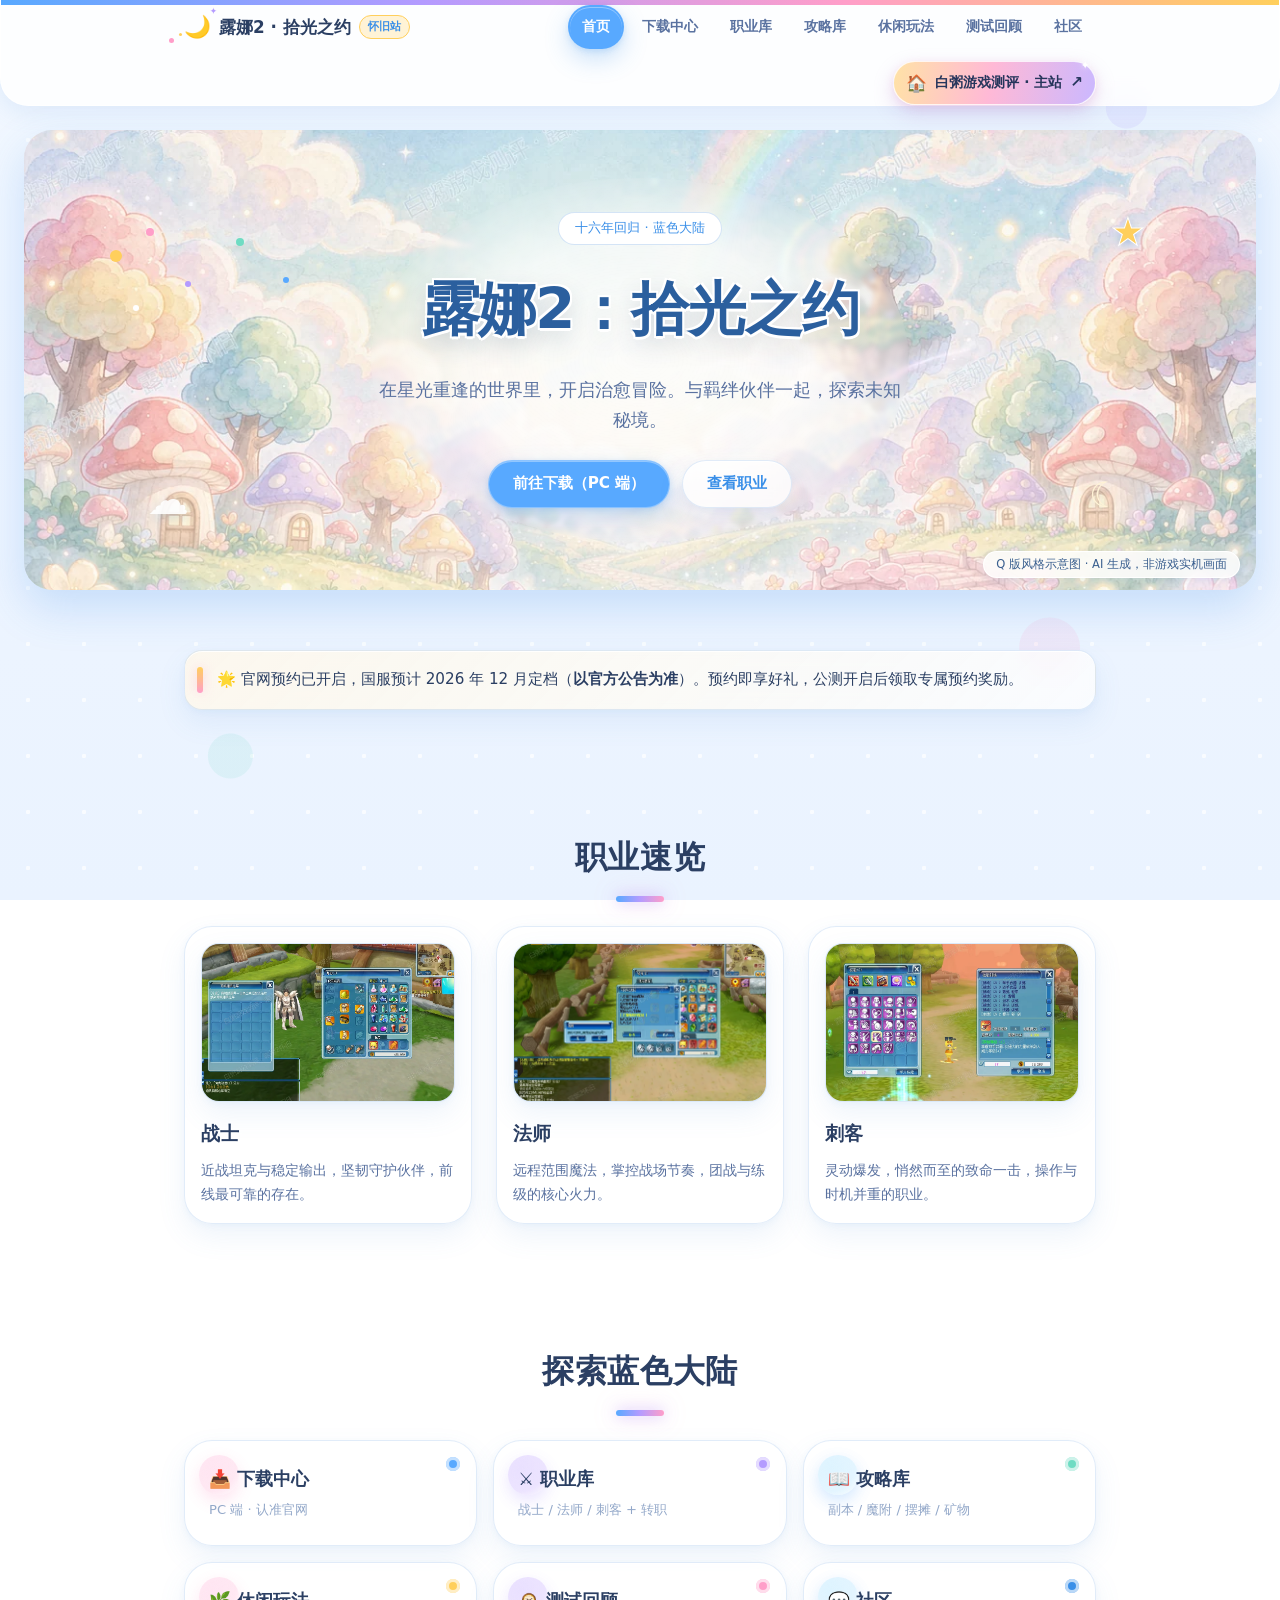
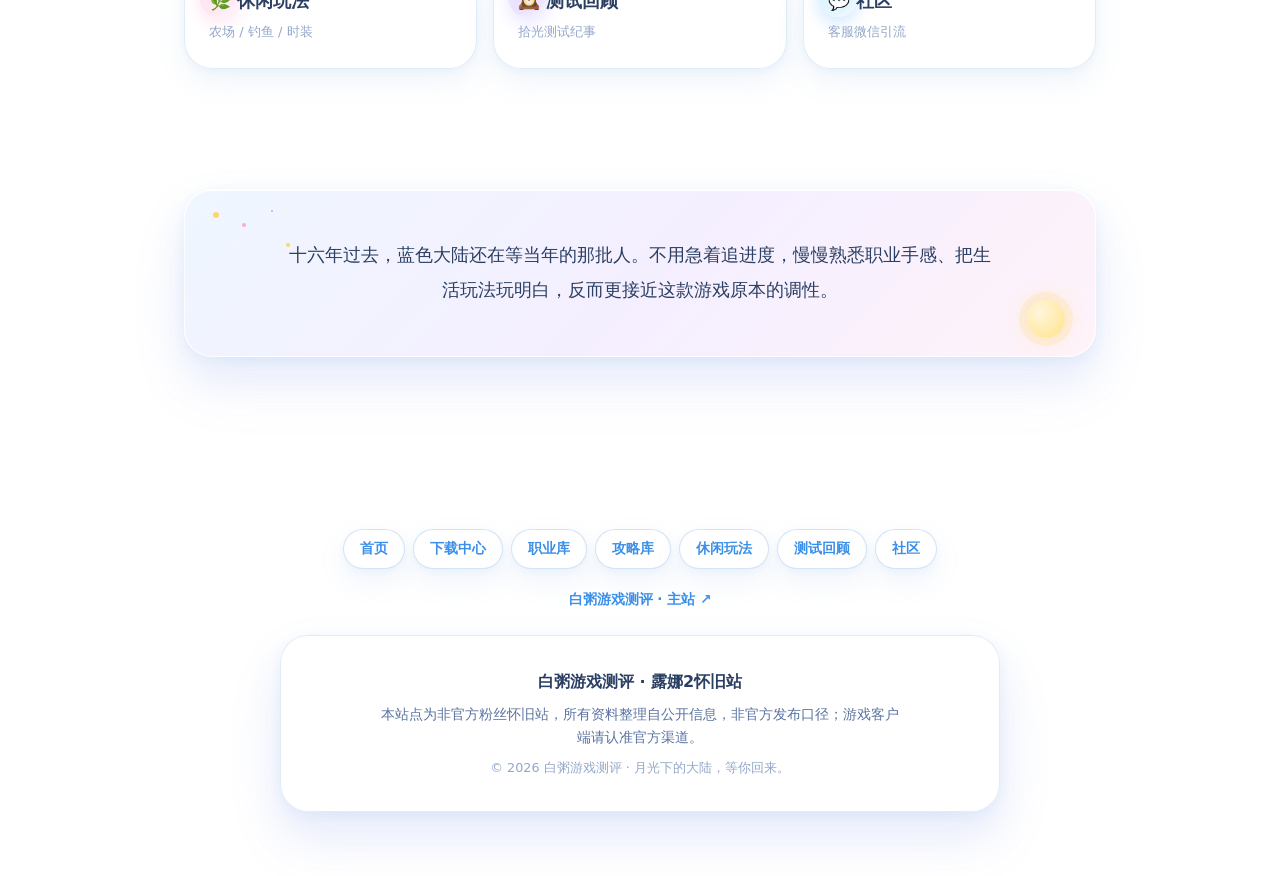
==== commit b01a7d56: "chore: 更新站点构建产物" ====
--- a/index.html
+++ b/index.html
@@ -1,3 +1,3 @@
-<!DOCTYPE html><html lang="zh-CN" data-astro-cid-z4jru4n3> <head><meta charset="utf-8"><meta name="viewport" content="width=device-width, initial-scale=1, viewport-fit=cover"><title>露娜2：拾光之约 · 怀旧站</title><meta name="description" content="《露娜2：拾光之约》粉丝怀旧站 —— 蓝色大陆，拾光赴约。PC 端 Q 萌 3D 萌系 MMO，职业库、攻略库、休闲玩法与拾光测试回顾一站直达。"><meta name="baidu-site-verification" content="codeva-sFs97n5T8T"><link rel="icon" href="/favicon.svg" type="image/svg+xml"><link rel="stylesheet" href="/_astro/BaseLayout.P9lVkSNL.css"><link rel="stylesheet" href="/_astro/index.BwyS8TRJ.css"></head> <body data-astro-cid-z4jru4n3> <header class="site-header" data-astro-cid-z4jru4n3> <div class="rainbow-bar" aria-hidden="true" data-astro-cid-z4jru4n3></div> <div class="container site-header__inner" data-astro-cid-z4jru4n3> <a class="brand" href="/" data-astro-cid-z4jru4n3> <span class="brand__moon" data-astro-cid-z4jru4n3>🌙</span> <span class="brand__name" data-astro-cid-z4jru4n3>露娜2 · 拾光之约</span> <span class="brand__tag" data-astro-cid-z4jru4n3>怀旧站</span> </a> <nav class="site-nav" aria-label="主导航" data-astro-cid-z4jru4n3> <a href="/" class="is-active" data-astro-cid-z4jru4n3>首页</a><a href="/download/" class data-astro-cid-z4jru4n3>下载中心</a><a href="/classes/" class data-astro-cid-z4jru4n3>职业库</a><a href="/guides/" class data-astro-cid-z4jru4n3>攻略库</a><a href="/life/" class data-astro-cid-z4jru4n3>休闲玩法</a><a href="/test/" class data-astro-cid-z4jru4n3>测试回顾</a><a href="/about/" class data-astro-cid-z4jru4n3>社区</a> </nav> </div> </header> <main data-astro-cid-z4jru4n3>  <section class="hero" data-astro-cid-lcdefpme> <img class="hero__bg" src="/covers/hero.webp" alt="阿克勒平原" data-astro-cid-lcdefpme> <div class="hero__veil" data-astro-cid-lcdefpme></div> <div class="container hero__inner" data-astro-cid-lcdefpme> <span class="hero__badge" data-astro-cid-lcdefpme>十六年回归 · 蓝色大陆</span> <h1 class="hero__title" data-astro-cid-lcdefpme>露娜2：拾光之约</h1> <p class="hero__sub" data-astro-cid-lcdefpme>在星光重逢的世界里，开启治愈冒险。与羁绊伙伴一起，探索未知秘境。</p> <div class="hero__cta" data-astro-cid-lcdefpme> <a class="btn btn-primary" href="/download/" data-astro-cid-lcdefpme>前往下载（PC 端）</a> <a class="btn btn-ghost" href="/classes/" data-astro-cid-lcdefpme>查看职业</a> </div> </div> </section> <section class="container section" data-astro-cid-lcdefpme> <div class="notice" data-astro-cid-lcdefpme>
+<!DOCTYPE html><html lang="zh-CN" data-astro-cid-z4jru4n3> <head><meta charset="utf-8"><meta name="viewport" content="width=device-width, initial-scale=1, viewport-fit=cover"><title>露娜2：拾光之约 · 怀旧站</title><meta name="description" content="《露娜2：拾光之约》粉丝怀旧站 —— 蓝色大陆，拾光赴约。PC 端 Q 萌 3D 萌系 MMO，职业库、攻略库、休闲玩法与拾光测试回顾一站直达。"><meta name="baidu-site-verification" content="codeva-sFs97n5T8T"><link rel="icon" href="/favicon.svg" type="image/svg+xml"><link rel="stylesheet" href="/_astro/BaseLayout.BGzCqL8Y.css"><link rel="stylesheet" href="/_astro/index.DnXmWbRb.css"></head> <body data-astro-cid-z4jru4n3> <header class="site-header" data-astro-cid-z4jru4n3> <div class="rainbow-bar" aria-hidden="true" data-astro-cid-z4jru4n3></div> <div class="container site-header__inner" data-astro-cid-z4jru4n3> <a class="brand" href="/" data-astro-cid-z4jru4n3> <span class="brand__moon" data-astro-cid-z4jru4n3>🌙</span> <span class="brand__name" data-astro-cid-z4jru4n3>露娜2 · 拾光之约</span> <span class="brand__tag" data-astro-cid-z4jru4n3>怀旧站</span> </a> <nav class="site-nav" aria-label="主导航" data-astro-cid-z4jru4n3> <a href="/" class="is-active" data-astro-cid-z4jru4n3>首页</a><a href="/download/" class data-astro-cid-z4jru4n3>下载中心</a><a href="/classes/" class data-astro-cid-z4jru4n3>职业库</a><a href="/guides/" class data-astro-cid-z4jru4n3>攻略库</a><a href="/life/" class data-astro-cid-z4jru4n3>休闲玩法</a><a href="/test/" class data-astro-cid-z4jru4n3>测试回顾</a><a href="/about/" class data-astro-cid-z4jru4n3>社区</a> </nav> <a class="home-link" href="https://baizhou.xin" target="_blank" rel="noopener" aria-label="前往白粥游戏测评主站" data-astro-cid-z4jru4n3> <span class="home-link__icon" aria-hidden="true" data-astro-cid-z4jru4n3>🏠</span> <span class="home-link__text" data-astro-cid-z4jru4n3>白粥游戏测评 · 主站</span> <span class="home-link__arrow" aria-hidden="true" data-astro-cid-z4jru4n3>↗</span> </a> </div> </header> <main data-astro-cid-z4jru4n3>  <section class="hero" data-astro-cid-lcdefpme> <img class="hero__bg" src="/covers/hero-q.webp" alt="Q 版风格蓝色大陆幻想插画（AI 生成示意图，非游戏实机画面）" width="1280" height="792" fetchpriority="high" data-astro-cid-lcdefpme> <div class="hero__veil" data-astro-cid-lcdefpme></div> <div class="container hero__inner" data-astro-cid-lcdefpme> <span class="hero__badge" data-astro-cid-lcdefpme>十六年回归 · 蓝色大陆</span> <h1 class="hero__title" data-astro-cid-lcdefpme>露娜2：拾光之约</h1> <p class="hero__sub" data-astro-cid-lcdefpme>在星光重逢的世界里，开启治愈冒险。与羁绊伙伴一起，探索未知秘境。</p> <div class="hero__cta" data-astro-cid-lcdefpme> <a class="btn btn-primary" href="/download/" data-astro-cid-lcdefpme>前往下载（PC 端）</a> <a class="btn btn-ghost" href="/classes/" data-astro-cid-lcdefpme>查看职业</a> </div> </div> <p class="hero__credit" data-astro-cid-lcdefpme>Q 版风格示意图 · AI 生成，非游戏实机画面</p> </section> <section class="container section" data-astro-cid-lcdefpme> <div class="notice" data-astro-cid-lcdefpme>
 🌟 官网预约已开启，国服预计 2026 年 12 月定档（<b data-astro-cid-lcdefpme>以官方公告为准</b>）。预约即享好礼，公测开启后领取专属预约奖励。
-</div> </section> <section class="container section" data-astro-cid-lcdefpme> <h2 class="h2" data-astro-cid-lcdefpme>职业速览</h2> <div class="cards" data-astro-cid-lcdefpme> <a class="card" href="/classes/" data-astro-cid-lcdefpme> <img src="/covers/skill1.webp" alt="战士" loading="lazy" data-astro-cid-lcdefpme> <h3 data-astro-cid-lcdefpme>战士</h3> <p data-astro-cid-lcdefpme>近战坦克与稳定输出，坚韧守护伙伴，前线最可靠的存在。</p> </a> <a class="card" href="/classes/" data-astro-cid-lcdefpme> <img src="/covers/skill2.webp" alt="法师" loading="lazy" data-astro-cid-lcdefpme> <h3 data-astro-cid-lcdefpme>法师</h3> <p data-astro-cid-lcdefpme>远程范围魔法，掌控战场节奏，团战与练级的核心火力。</p> </a> <a class="card" href="/classes/" data-astro-cid-lcdefpme> <img src="/covers/emote.webp" alt="刺客" loading="lazy" data-astro-cid-lcdefpme> <h3 data-astro-cid-lcdefpme>刺客</h3> <p data-astro-cid-lcdefpme>灵动爆发，悄然而至的致命一击，操作与时机并重的职业。</p> </a> </div> </section> <section class="container section" data-astro-cid-lcdefpme> <h2 class="h2" data-astro-cid-lcdefpme>探索蓝色大陆</h2> <div class="grid" data-astro-cid-lcdefpme> <a class="tile" href="/download/" data-astro-cid-lcdefpme><span data-astro-cid-lcdefpme>📥 下载中心</span><small data-astro-cid-lcdefpme>PC 端 · 认准官网</small></a> <a class="tile" href="/classes/" data-astro-cid-lcdefpme><span data-astro-cid-lcdefpme>⚔️ 职业库</span><small data-astro-cid-lcdefpme>战士 / 法师 / 刺客 + 转职</small></a> <a class="tile" href="/guides/" data-astro-cid-lcdefpme><span data-astro-cid-lcdefpme>📖 攻略库</span><small data-astro-cid-lcdefpme>副本 / 魔附 / 摆摊 / 矿物</small></a> <a class="tile" href="/life/" data-astro-cid-lcdefpme><span data-astro-cid-lcdefpme>🌿 休闲玩法</span><small data-astro-cid-lcdefpme>农场 / 钓鱼 / 时装</small></a> <a class="tile" href="/test/" data-astro-cid-lcdefpme><span data-astro-cid-lcdefpme>🕰️ 测试回顾</span><small data-astro-cid-lcdefpme>拾光测试纪事</small></a> <a class="tile" href="/about/" data-astro-cid-lcdefpme><span data-astro-cid-lcdefpme>💬 社区</span><small data-astro-cid-lcdefpme>客服微信引流</small></a> </div> </section> <section class="container section" data-astro-cid-lcdefpme> <div class="quote" data-astro-cid-lcdefpme> <p data-astro-cid-lcdefpme>十六年过去，蓝色大陆还在等当年的那批人。不用急着追进度，慢慢熟悉职业手感、把生活玩法玩明白，反而更接近这款游戏原本的调性。</p> </div> </section>  </main> <footer class="site-footer" data-astro-cid-z4jru4n3> <div class="container" data-astro-cid-z4jru4n3> <nav class="footer-nav" aria-label="页脚导航" data-astro-cid-z4jru4n3> <a href="/" data-astro-cid-z4jru4n3>首页</a><a href="/download/" data-astro-cid-z4jru4n3>下载中心</a><a href="/classes/" data-astro-cid-z4jru4n3>职业库</a><a href="/guides/" data-astro-cid-z4jru4n3>攻略库</a><a href="/life/" data-astro-cid-z4jru4n3>休闲玩法</a><a href="/test/" data-astro-cid-z4jru4n3>测试回顾</a><a href="/about/" data-astro-cid-z4jru4n3>社区</a> </nav> <a class="footer-home" href="https://baizhou.xin" target="_blank" rel="noopener" data-astro-cid-z4jru4n3>白粥游戏测评 · 主站 ↗</a> <div class="footer-card" data-astro-cid-z4jru4n3> <p class="site-footer__brand" data-astro-cid-z4jru4n3>白粥游戏测评 · 露娜2怀旧站</p> <p class="site-footer__note" data-astro-cid-z4jru4n3>本站点为非官方粉丝怀旧站，所有资料整理自公开信息，非官方发布口径；游戏客户端请认准官方渠道。</p> <p class="site-footer__copy" data-astro-cid-z4jru4n3>© 2026 白粥游戏测评 · 月光下的大陆，等你回来。</p> </div> </div> </footer> <button id="back-to-top" class="back-to-top" type="button" aria-label="返回顶部" data-astro-cid-z4jru4n3>↑</button><script type="module">document.addEventListener(`contextmenu`,function(e){e.target instanceof HTMLImageElement&&e.preventDefault()}),document.addEventListener(`dragstart`,function(e){e.target instanceof HTMLImageElement&&e.preventDefault()});</script><script type="module">(function(){let e=document.getElementById(`back-to-top`);if(!(e instanceof HTMLElement))return;let t=window.matchMedia(`(prefers-reduced-motion: reduce)`).matches,n=!1,r=!1;function i(){r=!1;var t=window.scrollY>400;t!==n&&(n=t,e.classList.toggle(`is-visible`,t))}function a(){r||(r=!0,window.requestAnimationFrame(i))}window.addEventListener(`scroll`,a,{passive:!0}),window.addEventListener(`resize`,a,{passive:!0}),e.addEventListener(`click`,function(){t?window.scrollTo(0,0):window.scrollTo({top:0,behavior:`smooth`})}),i()})();</script> </body> </html>+</div> </section> <section class="container section" data-astro-cid-lcdefpme> <h2 class="h2" data-astro-cid-lcdefpme>职业速览</h2> <div class="cards" data-astro-cid-lcdefpme> <a class="card" href="/classes/" data-astro-cid-lcdefpme> <img src="/covers/skill1.webp" alt="战士" loading="lazy" data-astro-cid-lcdefpme> <h3 data-astro-cid-lcdefpme>战士</h3> <p data-astro-cid-lcdefpme>近战坦克与稳定输出，坚韧守护伙伴，前线最可靠的存在。</p> </a> <a class="card" href="/classes/" data-astro-cid-lcdefpme> <img src="/covers/skill2.webp" alt="法师" loading="lazy" data-astro-cid-lcdefpme> <h3 data-astro-cid-lcdefpme>法师</h3> <p data-astro-cid-lcdefpme>远程范围魔法，掌控战场节奏，团战与练级的核心火力。</p> </a> <a class="card" href="/classes/" data-astro-cid-lcdefpme> <img src="/covers/emote.webp" alt="刺客" loading="lazy" data-astro-cid-lcdefpme> <h3 data-astro-cid-lcdefpme>刺客</h3> <p data-astro-cid-lcdefpme>灵动爆发，悄然而至的致命一击，操作与时机并重的职业。</p> </a> </div> </section> <section class="container section" data-astro-cid-lcdefpme> <h2 class="h2" data-astro-cid-lcdefpme>探索蓝色大陆</h2> <div class="grid" data-astro-cid-lcdefpme> <a class="tile" href="/download/" data-astro-cid-lcdefpme><span data-astro-cid-lcdefpme>📥 下载中心</span><small data-astro-cid-lcdefpme>PC 端 · 认准官网</small></a> <a class="tile" href="/classes/" data-astro-cid-lcdefpme><span data-astro-cid-lcdefpme>⚔️ 职业库</span><small data-astro-cid-lcdefpme>战士 / 法师 / 刺客 + 转职</small></a> <a class="tile" href="/guides/" data-astro-cid-lcdefpme><span data-astro-cid-lcdefpme>📖 攻略库</span><small data-astro-cid-lcdefpme>副本 / 魔附 / 摆摊 / 矿物</small></a> <a class="tile" href="/life/" data-astro-cid-lcdefpme><span data-astro-cid-lcdefpme>🌿 休闲玩法</span><small data-astro-cid-lcdefpme>农场 / 钓鱼 / 时装</small></a> <a class="tile" href="/test/" data-astro-cid-lcdefpme><span data-astro-cid-lcdefpme>🕰️ 测试回顾</span><small data-astro-cid-lcdefpme>拾光测试纪事</small></a> <a class="tile" href="/about/" data-astro-cid-lcdefpme><span data-astro-cid-lcdefpme>💬 社区</span><small data-astro-cid-lcdefpme>客服微信引流</small></a> </div> </section> <section class="container section" data-astro-cid-lcdefpme> <div class="quote" data-astro-cid-lcdefpme> <p data-astro-cid-lcdefpme>十六年过去，蓝色大陆还在等当年的那批人。不用急着追进度，慢慢熟悉职业手感、把生活玩法玩明白，反而更接近这款游戏原本的调性。</p> </div> </section>  </main> <footer class="site-footer" data-astro-cid-z4jru4n3> <div class="container" data-astro-cid-z4jru4n3> <nav class="footer-nav" aria-label="页脚导航" data-astro-cid-z4jru4n3> <a href="/" data-astro-cid-z4jru4n3>首页</a><a href="/download/" data-astro-cid-z4jru4n3>下载中心</a><a href="/classes/" data-astro-cid-z4jru4n3>职业库</a><a href="/guides/" data-astro-cid-z4jru4n3>攻略库</a><a href="/life/" data-astro-cid-z4jru4n3>休闲玩法</a><a href="/test/" data-astro-cid-z4jru4n3>测试回顾</a><a href="/about/" data-astro-cid-z4jru4n3>社区</a> </nav> <a class="footer-home" href="https://baizhou.xin" target="_blank" rel="noopener" data-astro-cid-z4jru4n3>白粥游戏测评 · 主站 ↗</a> <div class="footer-card" data-astro-cid-z4jru4n3> <p class="site-footer__brand" data-astro-cid-z4jru4n3>白粥游戏测评 · 露娜2怀旧站</p> <p class="site-footer__note" data-astro-cid-z4jru4n3>本站点为非官方粉丝怀旧站，所有资料整理自公开信息，非官方发布口径；游戏客户端请认准官方渠道。</p> <p class="site-footer__copy" data-astro-cid-z4jru4n3>© 2026 白粥游戏测评 · 月光下的大陆，等你回来。</p> </div> </div> </footer> <button id="back-to-top" class="back-to-top" type="button" aria-label="返回顶部" data-astro-cid-z4jru4n3>↑</button><script type="module">document.addEventListener(`contextmenu`,function(e){e.target instanceof HTMLImageElement&&e.preventDefault()}),document.addEventListener(`dragstart`,function(e){e.target instanceof HTMLImageElement&&e.preventDefault()});</script><script type="module">(function(){let e=document.getElementById(`back-to-top`);if(!(e instanceof HTMLElement))return;let t=window.matchMedia(`(prefers-reduced-motion: reduce)`).matches,n=!1,r=!1;function i(){r=!1;var t=window.scrollY>400;t!==n&&(n=t,e.classList.toggle(`is-visible`,t))}function a(){r||(r=!0,window.requestAnimationFrame(i))}window.addEventListener(`scroll`,a,{passive:!0}),window.addEventListener(`resize`,a,{passive:!0}),e.addEventListener(`click`,function(){t?window.scrollTo(0,0):window.scrollTo({top:0,behavior:`smooth`})}),i()})();</script><script type="module">(function(){var e=document.documentElement;if(window.matchMedia(`(prefers-reduced-motion: reduce)`).matches||!(`IntersectionObserver`in window))return;var t=Array.prototype.slice.call(document.querySelectorAll(`.section > .h2, .cards > *, .grid > *, .stats > *, .notice, .quote, .feature`));if(!t.length)return;e.classList.add(`js-reveal`),t.forEach(function(e){e.classList.add(`reveal`)});function n(){t.forEach(function(e){e.classList.add(`is-in`)}),e.classList.remove(`js-reveal`)}var r=window.innerHeight||e.clientHeight,i=[];if(t.forEach(function(e){var t=e.getBoundingClientRect();t.top<r&&t.bottom>0?e.classList.add(`is-in`):i.push(e)}),i.length)try{var a=new IntersectionObserver(function(e){var t=[];e.forEach(function(e){e.isIntersecting&&(t.push(e.target),a.unobserve(e.target))}),t.forEach(function(e,t){var n=Math.min(t*60,240);n===0?e.classList.add(`is-in`):window.setTimeout(function(){e.classList.add(`is-in`)},n)})},{rootMargin:`0px 0px -40px 0px`,threshold:.06});i.forEach(function(e){a.observe(e)}),window.setTimeout(function(){e.classList.contains(`js-reveal`)&&i.forEach(function(t){if(!t.classList.contains(`is-in`)){var n=t.getBoundingClientRect();n.top<(window.innerHeight||e.clientHeight)&&n.bottom>0&&t.classList.add(`is-in`)}})},1500)}catch{n()}})(),(function(){var e=document.querySelector(`.site-header`);if(!(e instanceof HTMLElement))return;var t=!1,n=!1;function r(){n=!1;var r=window.scrollY>20;r!==t&&(t=r,e.classList.toggle(`is-scrolled`,r))}function i(){n||(n=!0,window.requestAnimationFrame(r))}window.addEventListener(`scroll`,i,{passive:!0}),window.addEventListener(`resize`,i,{passive:!0}),r()})();</script> </body> </html>
--- a/_astro/BaseLayout.BGzCqL8Y.css
+++ b/_astro/BaseLayout.BGzCqL8Y.css
@@ -0,0 +1 @@
+:root{--s1:4px;--s2:8px;--s3:12px;--s4:16px;--s5:24px;--s6:32px;--s7:48px;--s8:64px;--r-sm:10px;--r-md:18px;--r-lg:28px;--r-full:999px;--bg:#f2f8ff;--surface-1:#fff;--surface-2:#f7fbff;--line:#5a96dc29;--line-accent:#5a96dc42;--text:#2b3f63;--text-2:#5a72a0;--text-3:#93a8c9;--accent:#58a9ff;--accent-hover:#3a8fe8;--accent-soft:#e6f2ff;--pink:#ff9ec9;--purple:#b49bff;--mint:#6fdcc3;--yellow:#ffcf5c;--cream:#fff8ea;--font-display:"Yuanti SC", "幼圆", "YouYuan", "PingFang SC", "Microsoft YaHei", "Noto Sans SC", system-ui, sans-serif;--font-body:"Yuanti SC", "幼圆", "YouYuan", "PingFang SC", "Microsoft YaHei", "Noto Sans SC", system-ui, sans-serif;--container:960px;--shadow-sm:0 2px 6px #5a96dc0f, 0 12px 28px #5a96dc1a, inset 0 1px 0 #ffffffe6;--shadow-md:0 4px 12px #5a96dc14, 0 20px 44px #5a96dc24, 0 30px 60px #b49bff14, inset 0 1px 0 #fffffff2;--shadow-lift: 0 4px 10px #5a96dc1a, 0 18px 40px #5a96dc2e, 0 28px 60px #b49bff1f, inset 0 1px 0 #fffffff2;--glass:#ffffffb8;--line-soft:#5a96dc2e;--ease-soft:cubic-bezier(.22, 1, .36, 1);--ease-pop:cubic-bezier(.34, 1.4, .64, 1)}.section{padding-block:calc(var(--s7) + var(--s3))}.h2{font-family:var(--font-display);text-align:center;margin:0 0 var(--s5);letter-spacing:.02em;font-size:clamp(1.4rem,1rem + 1.4vw,2rem);font-weight:800}.h2:after{content:"";width:48px;height:6px;margin:var(--s3) auto 0;border-radius:var(--r-full);background:linear-gradient(90deg, var(--accent), var(--purple), var(--pink));display:block;box-shadow:0 0 14px #b49bff8c,0 0 26px #ff9ec959}.lead{color:var(--text-2);text-align:center;max-width:62ch;margin-inline:auto}.feature .lead,.feature p{text-align:left;max-width:none;margin-inline:0}.btn{min-height:48px;padding:0 var(--s5);border:1px solid var(--line-soft);border-radius:var(--r-full);font-family:var(--font-display);cursor:pointer;transition:transform .35s var(--ease-soft), box-shadow .35s var(--ease-soft), background-color .25s ease, border-color .25s ease;justify-content:center;align-items:center;font-size:.95rem;font-weight:700;text-decoration:none;display:inline-flex}.btn:hover{transform:translateY(-2px)scale(1.02)}.btn-primary{background:var(--accent);color:#fff;border-color:#ffffff4d;box-shadow:0 2px 6px #3a8fe82e,0 10px 24px #3a8fe842,inset 0 1px #ffffff59}.btn-primary:hover{background:var(--accent-hover);box-shadow:0 4px 10px #3a8fe838,0 16px 34px #3a8fe857,0 26px 52px #b49bff2e,inset 0 1px #fff6}.btn-ghost{background:var(--glass);color:var(--accent-hover);border-color:var(--line-soft);-webkit-backdrop-filter:blur(8px);backdrop-filter:blur(8px);box-shadow:var(--shadow-sm)}.btn-ghost:hover{background:var(--accent-soft);box-shadow:var(--shadow-lift)}.btn:active{box-shadow:var(--shadow-sm);transform:translateY(0)scale(.98)}.notice{border:1px solid var(--line-soft);color:var(--text);border-radius:var(--r-md);padding:var(--s4) var(--s5) var(--s4) var(--s6);text-align:left;box-shadow:var(--shadow-sm);-webkit-backdrop-filter:blur(10px);backdrop-filter:blur(10px);background:linear-gradient(135deg,#fff8ead1,#ffffffb3);font-size:.95rem;position:relative}.notice:before{content:"";left:var(--s3);top:var(--s4);bottom:var(--s4);border-radius:var(--r-full);background:linear-gradient(var(--yellow), var(--pink));width:6px;position:absolute;box-shadow:0 0 12px #ff9ec973}.cards{gap:var(--s5);grid-template-columns:repeat(3,1fr);display:grid}.card,a.card{background:var(--glass);border:1px solid var(--line-soft);border-radius:var(--r-lg);box-shadow:var(--shadow-sm);-webkit-backdrop-filter:blur(10px);backdrop-filter:blur(10px);transition:transform .4s var(--ease-soft), box-shadow .4s var(--ease-soft), border-color .3s ease;overflow:hidden}a.card{min-height:44px;color:var(--text);text-decoration:none;display:block}.card:hover,a.card:hover{border-color:var(--line-accent);box-shadow:var(--shadow-lift);transform:translateY(-6px)}.card img,a.card img{width:calc(100% - var(--s4) - var(--s4));margin:var(--s4) var(--s4) 0;aspect-ratio:16/10;object-fit:cover;background:var(--surface-2);border-radius:var(--r-md);border:1px solid var(--line-soft);box-shadow:var(--shadow-sm);transition:transform .5s var(--ease-soft);display:block}.card:hover img,a.card:hover img{transform:scale(1.05)}.card h3{margin:var(--s4) var(--s4) var(--s2);font-family:var(--font-display);font-weight:800}.card p{margin:0 var(--s4) var(--s4);color:var(--text-2);font-size:.9rem}.grid{gap:var(--s4);grid-template-columns:repeat(3,1fr);display:grid}.tile{gap:var(--s1);background:var(--glass);border:1px solid var(--line-soft);border-radius:var(--r-lg);min-height:44px;padding:var(--s5);color:var(--text);box-shadow:var(--shadow-sm);-webkit-backdrop-filter:blur(10px);backdrop-filter:blur(10px);transition:transform .4s var(--ease-soft), box-shadow .4s var(--ease-soft), border-color .3s ease;flex-direction:column;text-decoration:none;display:flex;position:relative}.tile:before{content:"";filter:blur(.4px);opacity:.9;pointer-events:none;z-index:0;background:radial-gradient(circle at 32% 30%,#ffe1f0f2,#ffc2de6b 62%,#ffc2de00 100%);border-radius:50%;width:40px;height:40px;position:absolute;top:14px;left:14px;box-shadow:0 6px 16px #ff9ec94d}.grid .tile:nth-child(3n+2):before{background:radial-gradient(circle at 32% 30%,#e6dbfff2,#cdb7ff6b 62%,#cdb7ff00 100%);box-shadow:0 6px 16px #b49bff4d}.grid .tile:nth-child(3n+3):before{background:radial-gradient(circle at 32% 30%,#d8f2fff2,#b6e4ff6b 62%,#b6e4ff00 100%);box-shadow:0 6px 16px #58a9ff4d}.tile>span,.tile>small{z-index:1;position:relative}.tile:hover{border-color:var(--accent);box-shadow:var(--shadow-lift);transform:translateY(-6px)}.tile:active{box-shadow:var(--shadow-sm);transform:translateY(-2px)scale(.99)}.tile span{font-family:var(--font-display);font-size:1.1rem;font-weight:700}.tile small{color:var(--text-3);font-size:.82rem}.quote{border-radius:var(--r-lg);padding:var(--s7) var(--s6);text-align:center;box-shadow:var(--shadow-md);-webkit-backdrop-filter:blur(12px);backdrop-filter:blur(12px);background:linear-gradient(135deg,#eaf4ffc7 0%,#f1eaffc7 52%,#fff0f7c7 100%);border:1px solid #ffffffd9;position:relative;overflow:hidden}.quote:before{content:"";background:var(--yellow);width:6px;height:6px;box-shadow:28px 10px 0 -1px var(--pink), 56px -4px 0 -2px var(--purple), 16px 32px 0 -2px #fff, 72px 30px 0 -1px var(--yellow);opacity:.85;pointer-events:none;border-radius:50%;position:absolute;top:22px;left:28px}.quote:after{content:"";opacity:.85;pointer-events:none;background:radial-gradient(circle at 34% 32%,#fff8d8,#ffdf73);border-radius:50%;width:38px;height:38px;position:absolute;bottom:18px;right:30px;box-shadow:0 0 0 8px #ffcf5c2e,0 0 22px #ffcf5c73}.quote p{z-index:1;color:var(--text);max-width:60ch;margin:0 auto;font-size:1.15rem;line-height:1.9;position:relative}.feature{gap:var(--s6);grid-template-columns:1fr 1fr;align-items:center;display:grid}.feature img{border-radius:var(--r-lg);border:1px solid var(--line-soft);width:100%;box-shadow:var(--shadow-md)}.feature h3{font-family:var(--font-display);margin-top:0;font-weight:800}.stats{gap:var(--s4);margin:var(--s4) 0;flex-wrap:wrap;display:flex}.stat{background:var(--glass);border:1px solid var(--line-soft);border-radius:var(--r-full);padding:var(--s4) var(--s5);text-align:center;box-shadow:var(--shadow-sm);-webkit-backdrop-filter:blur(8px);backdrop-filter:blur(8px);flex:140px}.stat b{color:var(--accent-hover);font-size:1.35rem;font-family:var(--font-display);font-weight:800;display:block}.stat span{color:var(--text-3);font-size:.82rem}.btn:focus-visible{outline:3px solid var(--accent);outline-offset:3px}.tile:focus-visible{outline:3px solid var(--accent);outline-offset:3px}a.card:focus-visible{outline:3px solid var(--accent);outline-offset:3px}.site-footer .footer-card.footer-card{border:1px solid var(--line-soft);background:var(--glass);box-shadow:var(--shadow-md);-webkit-backdrop-filter:blur(12px);backdrop-filter:blur(12px)}html.js-reveal .reveal{opacity:0;transition:opacity .6s var(--ease-soft), transform .6s var(--ease-soft);transform:translateY(18px)}html.js-reveal .reveal.is-in{opacity:1;transform:none}@media (max-width:860px){.cards,.grid{grid-template-columns:1fr 1fr}.feature{grid-template-columns:1fr}}@media (max-width:600px){.cards,.grid{grid-template-columns:1fr}}.tile,a.card{min-height:44px}@media (prefers-reduced-motion:reduce){*,:before,:after{transition:none!important;animation:none!important}.btn:hover,.btn:active,.btn-primary:hover,.btn-ghost:hover,.card:hover,a.card:hover,.tile:hover,.tile:active,.card:hover img,a.card:hover img{transform:none!important}html.js-reveal .reveal{opacity:1!important;transition:none!important;transform:none!important}}@view-transition{navigation:auto}@supports (view-transition-name:none){::view-transition-old(root){animation:.25s both vt-fade-out}::view-transition-new(root){animation:.25s both vt-fade-in}@media (prefers-reduced-motion:reduce){::view-transition-old(root){animation-duration:1ms}::view-transition-new(root){animation-duration:1ms}}}@keyframes vt-fade-out{to{opacity:0}}@keyframes vt-fade-in{0%{opacity:0}}*{box-sizing:border-box}html{scroll-behavior:smooth}body{min-height:100vh;font-family:var(--font-body);color:var(--text);-webkit-font-smoothing:antialiased;background:linear-gradient(#f2f8ff 0%,#eef5ff 45%,#eaf3ff 100%) fixed;margin:0;line-height:1.7}body:before{content:"";z-index:-1;pointer-events:none;opacity:.9;background-image:radial-gradient(circle at 10% 18%,#58a9ff29 0 26px,#0000 27px),radial-gradient(circle at 88% 12%,#b49bff26 0 20px,#0000 21px),radial-gradient(circle at 82% 72%,#ff9ec924 0 30px,#0000 31px),radial-gradient(circle at 18% 84%,#6fdcc324 0 22px,#0000 23px),radial-gradient(circle,#ffffffbf 2px,#0000 2.5px);background-repeat:no-repeat,no-repeat,no-repeat,no-repeat,repeat;background-size:auto,auto,auto,auto,56px 56px;position:fixed;inset:0}a{color:var(--accent-hover);text-decoration:none}img{max-width:100%;height:auto;display:block}:is(a:focus-visible,button:focus-visible){outline-offset:2px;border-radius:var(--r-sm);outline:3px solid #3a8fe8}.container{max-width:var(--container);padding-inline:var(--s5);margin-inline:auto}.rainbow-bar[data-astro-cid-z4jru4n3]{background:linear-gradient(90deg,#58a9ff 0%,#b49bff 33%,#ff9ec9 66%,#ffcf5c 100%);height:5px}.site-header[data-astro-cid-z4jru4n3]{z-index:50;-webkit-backdrop-filter:blur(12px);backdrop-filter:blur(12px);border-radius:0 0 var(--r-lg) var(--r-lg);background:#ffffffd1;border:1px solid #ffffffb3;border-top:none;transition:box-shadow .25s,background-color .25s;position:sticky;top:0;box-shadow:0 6px 24px #5a96dc24}.site-header[data-astro-cid-z4jru4n3].is-scrolled{background:#fffffff0;box-shadow:0 10px 30px #5a96dc38}.site-header__inner[data-astro-cid-z4jru4n3]{align-items:center;gap:var(--s3);flex-wrap:wrap;min-height:60px;display:flex}.brand[data-astro-cid-z4jru4n3]{align-items:center;gap:var(--s2);font-family:var(--font-display);color:var(--text);font-weight:700;display:inline-flex}.brand__moon[data-astro-cid-z4jru4n3]{font-size:1.35rem;display:inline-flex;position:relative}.brand__moon[data-astro-cid-z4jru4n3]:before{content:"✦";color:var(--purple);font-size:.55rem;position:absolute;top:-.5em;right:-.7em}.brand__moon[data-astro-cid-z4jru4n3]:after{content:"";background:var(--pink);border-radius:50%;width:5px;height:5px;position:absolute;bottom:.1em;left:-.7em;box-shadow:9px -6px 0 -1px #ffcf5c}.brand__name[data-astro-cid-z4jru4n3]{font-size:1.05rem}.brand__tag[data-astro-cid-z4jru4n3]{color:#3a8fe8;border-radius:var(--r-full);padding:1px var(--s2);background:#fff3d6;border:1px solid #ffcf5c;font-size:.7rem}.site-nav[data-astro-cid-z4jru4n3]{gap:var(--s1);flex-wrap:wrap;margin-left:auto;display:flex}.site-nav[data-astro-cid-z4jru4n3] a[data-astro-cid-z4jru4n3]{color:var(--text-2);padding:var(--s2) var(--s3);border-radius:var(--r-full);white-space:nowrap;border:2px solid #0000;align-items:center;min-height:44px;font-size:.86rem;font-weight:600;transition:transform .15s,background .2s,color .2s,box-shadow .2s;display:inline-flex}.site-nav[data-astro-cid-z4jru4n3] a[data-astro-cid-z4jru4n3]:hover{background:var(--accent-soft);color:var(--accent-hover);transform:translateY(-2px)}.site-nav[data-astro-cid-z4jru4n3] a[data-astro-cid-z4jru4n3].is-active{color:#fff;background:#58a9ff;box-shadow:0 2px 6px #3a8fe82e,0 10px 24px #3a8fe842,inset 0 1px #ffffff59}.site-nav[data-astro-cid-z4jru4n3] a[data-astro-cid-z4jru4n3].is-active:hover{transform:translateY(-2px)}.home-link[data-astro-cid-z4jru4n3]{align-items:center;gap:var(--s2);white-space:nowrap;min-height:44px;padding:0 var(--s3);border-radius:var(--r-full);color:#27365c;font-family:var(--font-display);background:linear-gradient(100deg,#ffe2a6 0%,#ffb9d6 48%,#cbb8ff 100%);border:1px solid #fffc;flex:none;margin-left:auto;font-size:.86rem;font-weight:700;text-decoration:none;transition:transform .2s cubic-bezier(.34,1.56,.64,1),box-shadow .2s,filter .2s;display:inline-flex;position:relative;box-shadow:0 8px 20px #b080ce4d,0 2px 8px #ffa0c833}.home-link[data-astro-cid-z4jru4n3]:before{content:"✦";color:#fff;text-shadow:0 0 6px #ffffffe6;pointer-events:none;font-size:.7rem;position:absolute;top:-.5em;right:.45em}.home-link__icon[data-astro-cid-z4jru4n3]{font-size:1.05rem;line-height:1}.home-link__arrow[data-astro-cid-z4jru4n3]{font-size:.95rem;line-height:1;transition:transform .2s}.home-link[data-astro-cid-z4jru4n3]:hover{filter:saturate(1.08);transform:translateY(-2px);box-shadow:0 12px 26px #b080ce5c,0 2px 10px #ffa0c83d}.home-link[data-astro-cid-z4jru4n3]:hover .home-link__arrow[data-astro-cid-z4jru4n3]{transform:translate(3px)}.home-link[data-astro-cid-z4jru4n3]:active{transform:translateY(1px);box-shadow:0 4px 12px #b080ce47}.home-link[data-astro-cid-z4jru4n3]:focus-visible{outline-offset:3px;outline:3px solid #3a8fe8}.site-footer[data-astro-cid-z4jru4n3]{margin-top:var(--s8);padding:var(--s7) 0 var(--s8);text-align:center}.footer-nav[data-astro-cid-z4jru4n3]{justify-content:center;gap:var(--s2);margin-bottom:var(--s4);flex-wrap:wrap;display:flex}.footer-nav[data-astro-cid-z4jru4n3] a[data-astro-cid-z4jru4n3]{color:var(--accent-hover);background:var(--surface-1);border:1px solid var(--line-accent);border-radius:var(--r-full);padding:var(--s1) var(--s4);min-height:40px;box-shadow:var(--shadow-sm);align-items:center;font-size:.85rem;font-weight:600;transition:transform .15s,background .2s;display:inline-flex}.footer-nav[data-astro-cid-z4jru4n3] a[data-astro-cid-z4jru4n3]:hover{background:var(--accent-soft);transform:translateY(-2px)}.footer-home[data-astro-cid-z4jru4n3]{color:#3a8fe8;margin-bottom:var(--s5);justify-content:center;align-items:center;font-size:.85rem;font-weight:600;display:inline-flex}.footer-card[data-astro-cid-z4jru4n3]{border-radius:var(--r-lg);max-width:720px;padding:var(--s6) var(--s5);background:#ffffffc7;border:1px solid #fffc;margin-inline:auto;box-shadow:0 12px 32px #5a96dc29}.site-footer__brand[data-astro-cid-z4jru4n3]{font-weight:700;font-family:var(--font-display);margin:0 0 var(--s2)}.site-footer__note[data-astro-cid-z4jru4n3]{color:var(--text-2);max-width:60ch;margin:0 auto var(--s2);font-size:.85rem}.site-footer__copy[data-astro-cid-z4jru4n3]{color:var(--text-3);margin:0;font-size:.8rem}.back-to-top[data-astro-cid-z4jru4n3]{right:var(--s5);bottom:var(--s5);z-index:60;border-radius:var(--r-full);color:#fff;cursor:pointer;opacity:0;visibility:hidden;background:#58a9ff;border:1px solid #ffffffd9;justify-content:center;align-items:center;width:52px;height:52px;font-size:1.4rem;transition:opacity .25s,transform .25s,visibility .25s,box-shadow .15s;display:inline-flex;position:fixed;transform:translateY(12px);box-shadow:0 10px 24px #3a8fe861,0 2px 6px #3a8fe833}.back-to-top[data-astro-cid-z4jru4n3].is-visible{opacity:1;visibility:visible;transform:translateY(0)}.back-to-top[data-astro-cid-z4jru4n3]:hover{transform:translateY(-2px)}.back-to-top[data-astro-cid-z4jru4n3]:active{transform:translateY(2px);box-shadow:0 4px 12px #3a8fe852}@media (max-width:640px){.container{padding-inline:var(--s4)}.site-header__inner[data-astro-cid-z4jru4n3]{align-items:stretch;gap:var(--s2);padding-block:var(--s2);flex-flow:column}.brand[data-astro-cid-z4jru4n3]{align-self:flex-start}.site-nav[data-astro-cid-z4jru4n3]{-webkit-overflow-scrolling:touch;scrollbar-width:none;gap:var(--s2);padding-bottom:var(--s1);flex-wrap:nowrap;margin-left:0;overflow-x:auto}.site-nav[data-astro-cid-z4jru4n3]::-webkit-scrollbar{display:none}.site-nav[data-astro-cid-z4jru4n3] a[data-astro-cid-z4jru4n3]{white-space:nowrap;min-height:44px;padding:var(--s2) var(--s3);flex:none;font-size:.85rem}.home-link[data-astro-cid-z4jru4n3]{min-height:44px;margin-left:0;margin-block:var(--s1);align-self:center;font-size:.85rem}.back-to-top[data-astro-cid-z4jru4n3]{right:var(--s4);bottom:var(--s4)}.footer-card[data-astro-cid-z4jru4n3]{padding:var(--s5) var(--s4)}}@media (prefers-reduced-motion:reduce){html{scroll-behavior:auto}.site-nav[data-astro-cid-z4jru4n3] a[data-astro-cid-z4jru4n3],.footer-nav[data-astro-cid-z4jru4n3] a[data-astro-cid-z4jru4n3],.back-to-top[data-astro-cid-z4jru4n3],.site-header[data-astro-cid-z4jru4n3],.home-link[data-astro-cid-z4jru4n3]{transition:none!important;animation:none!important}.site-nav[data-astro-cid-z4jru4n3] a[data-astro-cid-z4jru4n3]:hover,.site-nav[data-astro-cid-z4jru4n3] a[data-astro-cid-z4jru4n3].is-active:hover,.footer-nav[data-astro-cid-z4jru4n3] a[data-astro-cid-z4jru4n3]:hover,.home-link[data-astro-cid-z4jru4n3]:hover,.home-link[data-astro-cid-z4jru4n3]:active,.home-link[data-astro-cid-z4jru4n3]:hover .home-link__arrow[data-astro-cid-z4jru4n3],.back-to-top[data-astro-cid-z4jru4n3],.back-to-top[data-astro-cid-z4jru4n3].is-visible,.back-to-top[data-astro-cid-z4jru4n3]:hover,.back-to-top[data-astro-cid-z4jru4n3]:active{transform:none!important}}
--- a/_astro/index.DnXmWbRb.css
+++ b/_astro/index.DnXmWbRb.css
@@ -0,0 +1 @@
+.hero[data-astro-cid-lcdefpme]{min-height:460px;margin:var(--s5) var(--s5) 0;border-radius:var(--r-lg);align-items:center;display:flex;position:relative;overflow:hidden;box-shadow:0 18px 44px #3a8fe838}.hero__bg[data-astro-cid-lcdefpme]{object-fit:cover;object-position:center;width:100%;height:100%;position:absolute;inset:0}.hero__veil[data-astro-cid-lcdefpme]{pointer-events:none;background:linear-gradient(#ffffff14 0%,#ffffff29 48%,#ffffff57 100%);position:absolute;inset:0}.hero__inner[data-astro-cid-lcdefpme]{z-index:1;padding-block:var(--s8);text-align:center;position:relative}.hero__inner[data-astro-cid-lcdefpme]:before{content:"";z-index:-1;pointer-events:none;-webkit-backdrop-filter:blur(2px);backdrop-filter:blur(2px);background:radial-gradient(#ffffffd1 0%,#ffffffa8 46%,#fff0 74%);border-radius:50%;width:min(760px,92%);height:86%;position:absolute;top:50%;left:50%;transform:translate(-50%,-50%)}.hero__badge[data-astro-cid-lcdefpme]{background:var(--surface-1);color:var(--accent-hover);border:1px solid var(--line-accent);border-radius:var(--r-full);padding:var(--s1) var(--s4);margin-bottom:var(--s4);font-size:.82rem;display:inline-block}.hero__title[data-astro-cid-lcdefpme]{font-family:var(--font-display);margin:0 0 var(--s3);letter-spacing:-.02em;color:#2b5f9e;text-shadow:-2px -2px #fff,2px -2px #fff,-2px 2px #fff,2px 2px #fff,0 3px #fffffff2,0 10px 24px #2b3f6338;font-size:clamp(2.2rem,1.4rem + 3vw,3.6rem);font-weight:800}.hero__sub[data-astro-cid-lcdefpme]{color:var(--text-2);max-width:48ch;margin-inline:auto;margin-bottom:var(--s5);font-size:1.1rem}.hero__cta[data-astro-cid-lcdefpme]{gap:var(--s3);flex-wrap:wrap;justify-content:center;display:flex}.hero__credit[data-astro-cid-lcdefpme]{z-index:3;right:var(--s4);bottom:var(--s3);padding:4px var(--s3);color:#3a5f8f;border-radius:var(--r-full);-webkit-backdrop-filter:blur(6px);backdrop-filter:blur(6px);pointer-events:none;background:#ffffffd1;border:1px solid #fffffff2;margin:0;font-size:.72rem;line-height:1.5;position:absolute;box-shadow:0 2px 10px #3a8fe81f}.hero[data-astro-cid-lcdefpme]:before{content:"";z-index:2;pointer-events:none;background:#ffcf5c;border-radius:50%;width:12px;height:12px;position:absolute;top:26%;left:7%;box-shadow:34px -24px 0 -2px #ff9ec9,72px 28px 0 -3px #b49bff,124px -14px 0 -2px #6fdcc3,170px 24px 0 -3px #58a9ff,20px 52px 0 -3px #fff}.hero[data-astro-cid-lcdefpme]:after{content:"★";z-index:2;pointer-events:none;color:#ffcf5c;-webkit-text-stroke:1px #fff;text-shadow:0 4px 10px #3a8fe859;font-size:2.4rem;line-height:1;animation:4s ease-in-out infinite hero-float;position:absolute;top:18%;right:9%}.hero__veil[data-astro-cid-lcdefpme]:before{content:"☁";pointer-events:none;color:#ffffffe6;text-shadow:0 4px 12px #3a8fe833;font-size:2.6rem;line-height:1;position:absolute;bottom:15%;left:10%}.hero__veil[data-astro-cid-lcdefpme]:after{content:"☾";pointer-events:none;color:#fff3d6;text-shadow:0 4px 12px #3a8fe847;font-size:2.2rem;line-height:1;animation:5s ease-in-out infinite hero-float;position:absolute;bottom:17%;right:11%}@keyframes hero-float{0%,to{transform:translateY(0)}50%{transform:translateY(-8px)}}.cards[data-astro-cid-lcdefpme] a[data-astro-cid-lcdefpme].card img[data-astro-cid-lcdefpme]{aspect-ratio:16/10}.grid[data-astro-cid-lcdefpme] .tile[data-astro-cid-lcdefpme]:after{content:"";top:var(--s4);right:var(--s4);pointer-events:none;border-radius:50%;width:14px;height:14px;position:absolute;box-shadow:inset 0 0 0 3px #ffffffa6}.grid[data-astro-cid-lcdefpme] .tile[data-astro-cid-lcdefpme]:first-child:after{background:#58a9ff}.grid[data-astro-cid-lcdefpme] .tile[data-astro-cid-lcdefpme]:nth-child(2):after{background:#b49bff}.grid[data-astro-cid-lcdefpme] .tile[data-astro-cid-lcdefpme]:nth-child(3):after{background:#6fdcc3}.grid[data-astro-cid-lcdefpme] .tile[data-astro-cid-lcdefpme]:nth-child(4):after{background:#ffcf5c}.grid[data-astro-cid-lcdefpme] .tile[data-astro-cid-lcdefpme]:nth-child(5):after{background:#ff9ec9}.grid[data-astro-cid-lcdefpme] .tile[data-astro-cid-lcdefpme]:nth-child(6):after{background:#3a8fe8}@media (max-width:640px){.hero[data-astro-cid-lcdefpme]{min-height:420px;margin:var(--s3) var(--s3) 0;border-radius:var(--r-md)}.hero__inner[data-astro-cid-lcdefpme]{padding-block:var(--s5) 68px}.hero__cta[data-astro-cid-lcdefpme] .btn[data-astro-cid-lcdefpme]{width:100%;min-height:48px}.hero[data-astro-cid-lcdefpme]:before,.hero__veil[data-astro-cid-lcdefpme]:before,.hero__veil[data-astro-cid-lcdefpme]:after{display:none}.hero[data-astro-cid-lcdefpme]:after{font-size:1.5rem;top:10%;right:6%}.hero__inner[data-astro-cid-lcdefpme]:before{width:100%;height:86%}.hero__credit[data-astro-cid-lcdefpme]{left:var(--s3);right:auto;bottom:var(--s3);font-size:.66rem}}@media (prefers-reduced-motion:reduce){.hero[data-astro-cid-lcdefpme]:after,.hero__veil[data-astro-cid-lcdefpme]:after,.cards[data-astro-cid-lcdefpme] a[data-astro-cid-lcdefpme].card,.cards[data-astro-cid-lcdefpme] a[data-astro-cid-lcdefpme].card:hover,.hero__cta[data-astro-cid-lcdefpme] .btn[data-astro-cid-lcdefpme],.hero__cta[data-astro-cid-lcdefpme] .btn[data-astro-cid-lcdefpme]:hover{transition:none!important;animation:none!important;transform:none!important}}
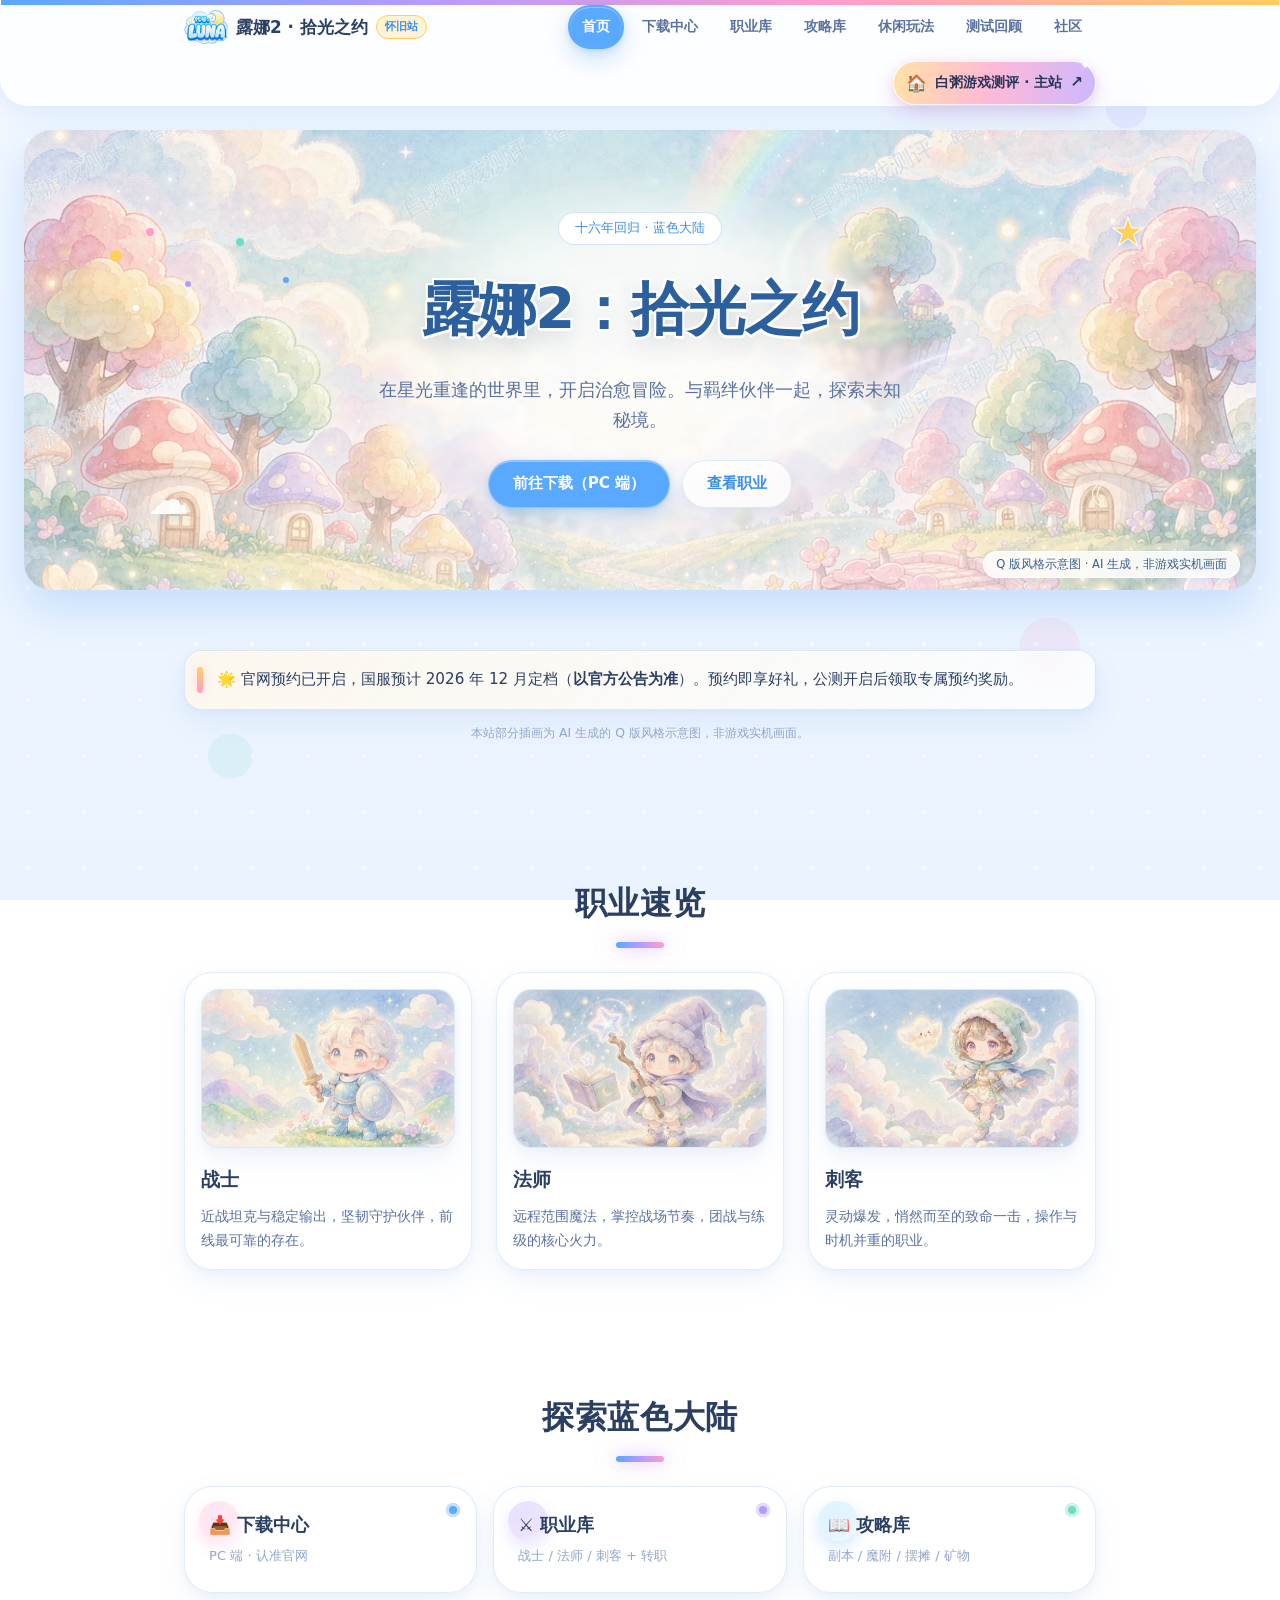
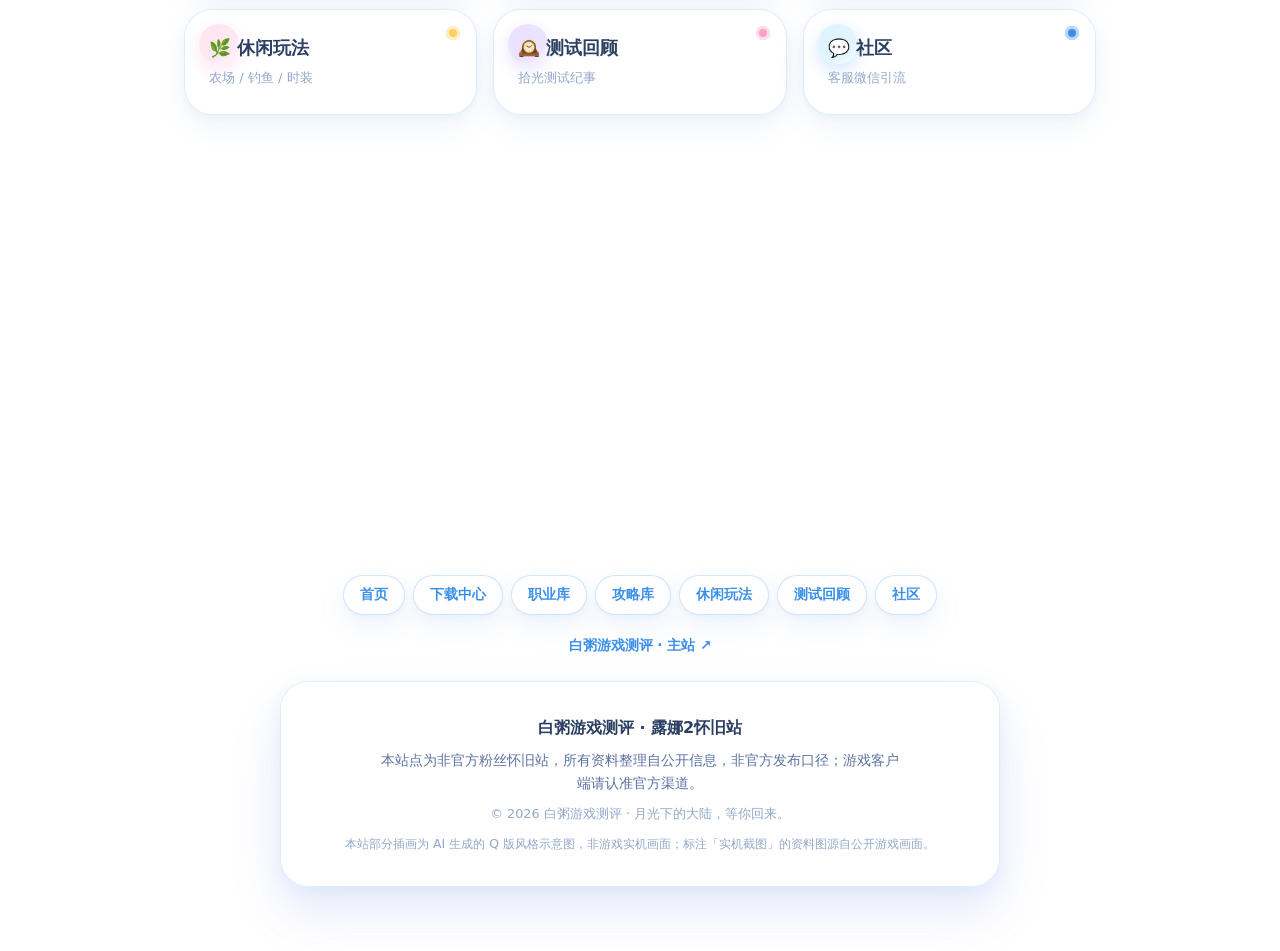
==== commit 8d182296: "chore: 更新站点构建产物" ====
--- a/index.html
+++ b/index.html
@@ -1,3 +1,3 @@
-<!DOCTYPE html><html lang="zh-CN" data-astro-cid-z4jru4n3> <head><meta charset="utf-8"><meta name="viewport" content="width=device-width, initial-scale=1, viewport-fit=cover"><title>露娜2：拾光之约 · 怀旧站</title><meta name="description" content="《露娜2：拾光之约》粉丝怀旧站 —— 蓝色大陆，拾光赴约。PC 端 Q 萌 3D 萌系 MMO，职业库、攻略库、休闲玩法与拾光测试回顾一站直达。"><meta name="baidu-site-verification" content="codeva-sFs97n5T8T"><link rel="icon" href="/favicon.svg" type="image/svg+xml"><link rel="stylesheet" href="/_astro/BaseLayout.BGzCqL8Y.css"><link rel="stylesheet" href="/_astro/index.DnXmWbRb.css"></head> <body data-astro-cid-z4jru4n3> <header class="site-header" data-astro-cid-z4jru4n3> <div class="rainbow-bar" aria-hidden="true" data-astro-cid-z4jru4n3></div> <div class="container site-header__inner" data-astro-cid-z4jru4n3> <a class="brand" href="/" data-astro-cid-z4jru4n3> <span class="brand__moon" data-astro-cid-z4jru4n3>🌙</span> <span class="brand__name" data-astro-cid-z4jru4n3>露娜2 · 拾光之约</span> <span class="brand__tag" data-astro-cid-z4jru4n3>怀旧站</span> </a> <nav class="site-nav" aria-label="主导航" data-astro-cid-z4jru4n3> <a href="/" class="is-active" data-astro-cid-z4jru4n3>首页</a><a href="/download/" class data-astro-cid-z4jru4n3>下载中心</a><a href="/classes/" class data-astro-cid-z4jru4n3>职业库</a><a href="/guides/" class data-astro-cid-z4jru4n3>攻略库</a><a href="/life/" class data-astro-cid-z4jru4n3>休闲玩法</a><a href="/test/" class data-astro-cid-z4jru4n3>测试回顾</a><a href="/about/" class data-astro-cid-z4jru4n3>社区</a> </nav> <a class="home-link" href="https://baizhou.xin" target="_blank" rel="noopener" aria-label="前往白粥游戏测评主站" data-astro-cid-z4jru4n3> <span class="home-link__icon" aria-hidden="true" data-astro-cid-z4jru4n3>🏠</span> <span class="home-link__text" data-astro-cid-z4jru4n3>白粥游戏测评 · 主站</span> <span class="home-link__arrow" aria-hidden="true" data-astro-cid-z4jru4n3>↗</span> </a> </div> </header> <main data-astro-cid-z4jru4n3>  <section class="hero" data-astro-cid-lcdefpme> <img class="hero__bg" src="/covers/hero-q.webp" alt="Q 版风格蓝色大陆幻想插画（AI 生成示意图，非游戏实机画面）" width="1280" height="792" fetchpriority="high" data-astro-cid-lcdefpme> <div class="hero__veil" data-astro-cid-lcdefpme></div> <div class="container hero__inner" data-astro-cid-lcdefpme> <span class="hero__badge" data-astro-cid-lcdefpme>十六年回归 · 蓝色大陆</span> <h1 class="hero__title" data-astro-cid-lcdefpme>露娜2：拾光之约</h1> <p class="hero__sub" data-astro-cid-lcdefpme>在星光重逢的世界里，开启治愈冒险。与羁绊伙伴一起，探索未知秘境。</p> <div class="hero__cta" data-astro-cid-lcdefpme> <a class="btn btn-primary" href="/download/" data-astro-cid-lcdefpme>前往下载（PC 端）</a> <a class="btn btn-ghost" href="/classes/" data-astro-cid-lcdefpme>查看职业</a> </div> </div> <p class="hero__credit" data-astro-cid-lcdefpme>Q 版风格示意图 · AI 生成，非游戏实机画面</p> </section> <section class="container section" data-astro-cid-lcdefpme> <div class="notice" data-astro-cid-lcdefpme>
+<!DOCTYPE html><html lang="zh-CN" data-astro-cid-z4jru4n3> <head><meta charset="utf-8"><meta name="viewport" content="width=device-width, initial-scale=1, viewport-fit=cover"><title>露娜2：拾光之约 · 怀旧站</title><meta name="description" content="《露娜2：拾光之约》粉丝怀旧站 —— 蓝色大陆，拾光赴约。PC 端 Q 萌 3D 萌系 MMO，职业库、攻略库、休闲玩法与拾光测试回顾一站直达。"><meta name="baidu-site-verification" content="codeva-sFs97n5T8T"><link rel="icon" href="/favicon.png" type="image/png" sizes="64x64"><link rel="icon" href="/favicon.svg" type="image/svg+xml"><link rel="apple-touch-icon" href="/favicon.png"><link rel="stylesheet" href="/_astro/BaseLayout.BP8F30kJ.css"><link rel="stylesheet" href="/_astro/index.DnXmWbRb.css"></head> <body data-astro-cid-z4jru4n3> <header class="site-header" data-astro-cid-z4jru4n3> <div class="rainbow-bar" aria-hidden="true" data-astro-cid-z4jru4n3></div> <div class="container site-header__inner" data-astro-cid-z4jru4n3> <a class="brand" href="/" data-astro-cid-z4jru4n3> <img class="brand__logo" src="/covers/luna-logo.png" alt="代号：LUNA 游戏图标" width="155" height="122" data-astro-cid-z4jru4n3> <span class="brand__name" data-astro-cid-z4jru4n3>露娜2 · 拾光之约</span> <span class="brand__tag" data-astro-cid-z4jru4n3>怀旧站</span> </a> <nav class="site-nav" aria-label="主导航" data-astro-cid-z4jru4n3> <a href="/" class="is-active" data-astro-cid-z4jru4n3>首页</a><a href="/download/" class data-astro-cid-z4jru4n3>下载中心</a><a href="/classes/" class data-astro-cid-z4jru4n3>职业库</a><a href="/guides/" class data-astro-cid-z4jru4n3>攻略库</a><a href="/life/" class data-astro-cid-z4jru4n3>休闲玩法</a><a href="/test/" class data-astro-cid-z4jru4n3>测试回顾</a><a href="/about/" class data-astro-cid-z4jru4n3>社区</a> </nav> <a class="home-link" href="https://baizhou.xin" target="_blank" rel="noopener" aria-label="前往白粥游戏测评主站" data-astro-cid-z4jru4n3> <span class="home-link__icon" aria-hidden="true" data-astro-cid-z4jru4n3>🏠</span> <span class="home-link__text" data-astro-cid-z4jru4n3>白粥游戏测评 · 主站</span> <span class="home-link__arrow" aria-hidden="true" data-astro-cid-z4jru4n3>↗</span> </a> </div> </header> <main data-astro-cid-z4jru4n3>  <section class="hero" data-astro-cid-lcdefpme> <img class="hero__bg" src="/covers/hero-q.webp" alt="Q 版风格蓝色大陆幻想插画（AI 生成示意图，非游戏实机画面）" width="1280" height="792" fetchpriority="high" data-astro-cid-lcdefpme> <div class="hero__veil" data-astro-cid-lcdefpme></div> <div class="container hero__inner" data-astro-cid-lcdefpme> <span class="hero__badge" data-astro-cid-lcdefpme>十六年回归 · 蓝色大陆</span> <h1 class="hero__title" data-astro-cid-lcdefpme>露娜2：拾光之约</h1> <p class="hero__sub" data-astro-cid-lcdefpme>在星光重逢的世界里，开启治愈冒险。与羁绊伙伴一起，探索未知秘境。</p> <div class="hero__cta" data-astro-cid-lcdefpme> <a class="btn btn-primary" href="/download/" data-astro-cid-lcdefpme>前往下载（PC 端）</a> <a class="btn btn-ghost" href="/classes/" data-astro-cid-lcdefpme>查看职业</a> </div> </div> <p class="hero__credit" data-astro-cid-lcdefpme>Q 版风格示意图 · AI 生成，非游戏实机画面</p> </section> <section class="container section" data-astro-cid-lcdefpme> <div class="notice" data-astro-cid-lcdefpme>
 🌟 官网预约已开启，国服预计 2026 年 12 月定档（<b data-astro-cid-lcdefpme>以官方公告为准</b>）。预约即享好礼，公测开启后领取专属预约奖励。
-</div> </section> <section class="container section" data-astro-cid-lcdefpme> <h2 class="h2" data-astro-cid-lcdefpme>职业速览</h2> <div class="cards" data-astro-cid-lcdefpme> <a class="card" href="/classes/" data-astro-cid-lcdefpme> <img src="/covers/skill1.webp" alt="战士" loading="lazy" data-astro-cid-lcdefpme> <h3 data-astro-cid-lcdefpme>战士</h3> <p data-astro-cid-lcdefpme>近战坦克与稳定输出，坚韧守护伙伴，前线最可靠的存在。</p> </a> <a class="card" href="/classes/" data-astro-cid-lcdefpme> <img src="/covers/skill2.webp" alt="法师" loading="lazy" data-astro-cid-lcdefpme> <h3 data-astro-cid-lcdefpme>法师</h3> <p data-astro-cid-lcdefpme>远程范围魔法，掌控战场节奏，团战与练级的核心火力。</p> </a> <a class="card" href="/classes/" data-astro-cid-lcdefpme> <img src="/covers/emote.webp" alt="刺客" loading="lazy" data-astro-cid-lcdefpme> <h3 data-astro-cid-lcdefpme>刺客</h3> <p data-astro-cid-lcdefpme>灵动爆发，悄然而至的致命一击，操作与时机并重的职业。</p> </a> </div> </section> <section class="container section" data-astro-cid-lcdefpme> <h2 class="h2" data-astro-cid-lcdefpme>探索蓝色大陆</h2> <div class="grid" data-astro-cid-lcdefpme> <a class="tile" href="/download/" data-astro-cid-lcdefpme><span data-astro-cid-lcdefpme>📥 下载中心</span><small data-astro-cid-lcdefpme>PC 端 · 认准官网</small></a> <a class="tile" href="/classes/" data-astro-cid-lcdefpme><span data-astro-cid-lcdefpme>⚔️ 职业库</span><small data-astro-cid-lcdefpme>战士 / 法师 / 刺客 + 转职</small></a> <a class="tile" href="/guides/" data-astro-cid-lcdefpme><span data-astro-cid-lcdefpme>📖 攻略库</span><small data-astro-cid-lcdefpme>副本 / 魔附 / 摆摊 / 矿物</small></a> <a class="tile" href="/life/" data-astro-cid-lcdefpme><span data-astro-cid-lcdefpme>🌿 休闲玩法</span><small data-astro-cid-lcdefpme>农场 / 钓鱼 / 时装</small></a> <a class="tile" href="/test/" data-astro-cid-lcdefpme><span data-astro-cid-lcdefpme>🕰️ 测试回顾</span><small data-astro-cid-lcdefpme>拾光测试纪事</small></a> <a class="tile" href="/about/" data-astro-cid-lcdefpme><span data-astro-cid-lcdefpme>💬 社区</span><small data-astro-cid-lcdefpme>客服微信引流</small></a> </div> </section> <section class="container section" data-astro-cid-lcdefpme> <div class="quote" data-astro-cid-lcdefpme> <p data-astro-cid-lcdefpme>十六年过去，蓝色大陆还在等当年的那批人。不用急着追进度，慢慢熟悉职业手感、把生活玩法玩明白，反而更接近这款游戏原本的调性。</p> </div> </section>  </main> <footer class="site-footer" data-astro-cid-z4jru4n3> <div class="container" data-astro-cid-z4jru4n3> <nav class="footer-nav" aria-label="页脚导航" data-astro-cid-z4jru4n3> <a href="/" data-astro-cid-z4jru4n3>首页</a><a href="/download/" data-astro-cid-z4jru4n3>下载中心</a><a href="/classes/" data-astro-cid-z4jru4n3>职业库</a><a href="/guides/" data-astro-cid-z4jru4n3>攻略库</a><a href="/life/" data-astro-cid-z4jru4n3>休闲玩法</a><a href="/test/" data-astro-cid-z4jru4n3>测试回顾</a><a href="/about/" data-astro-cid-z4jru4n3>社区</a> </nav> <a class="footer-home" href="https://baizhou.xin" target="_blank" rel="noopener" data-astro-cid-z4jru4n3>白粥游戏测评 · 主站 ↗</a> <div class="footer-card" data-astro-cid-z4jru4n3> <p class="site-footer__brand" data-astro-cid-z4jru4n3>白粥游戏测评 · 露娜2怀旧站</p> <p class="site-footer__note" data-astro-cid-z4jru4n3>本站点为非官方粉丝怀旧站，所有资料整理自公开信息，非官方发布口径；游戏客户端请认准官方渠道。</p> <p class="site-footer__copy" data-astro-cid-z4jru4n3>© 2026 白粥游戏测评 · 月光下的大陆，等你回来。</p> </div> </div> </footer> <button id="back-to-top" class="back-to-top" type="button" aria-label="返回顶部" data-astro-cid-z4jru4n3>↑</button><script type="module">document.addEventListener(`contextmenu`,function(e){e.target instanceof HTMLImageElement&&e.preventDefault()}),document.addEventListener(`dragstart`,function(e){e.target instanceof HTMLImageElement&&e.preventDefault()});</script><script type="module">(function(){let e=document.getElementById(`back-to-top`);if(!(e instanceof HTMLElement))return;let t=window.matchMedia(`(prefers-reduced-motion: reduce)`).matches,n=!1,r=!1;function i(){r=!1;var t=window.scrollY>400;t!==n&&(n=t,e.classList.toggle(`is-visible`,t))}function a(){r||(r=!0,window.requestAnimationFrame(i))}window.addEventListener(`scroll`,a,{passive:!0}),window.addEventListener(`resize`,a,{passive:!0}),e.addEventListener(`click`,function(){t?window.scrollTo(0,0):window.scrollTo({top:0,behavior:`smooth`})}),i()})();</script><script type="module">(function(){var e=document.documentElement;if(window.matchMedia(`(prefers-reduced-motion: reduce)`).matches||!(`IntersectionObserver`in window))return;var t=Array.prototype.slice.call(document.querySelectorAll(`.section > .h2, .cards > *, .grid > *, .stats > *, .notice, .quote, .feature`));if(!t.length)return;e.classList.add(`js-reveal`),t.forEach(function(e){e.classList.add(`reveal`)});function n(){t.forEach(function(e){e.classList.add(`is-in`)}),e.classList.remove(`js-reveal`)}var r=window.innerHeight||e.clientHeight,i=[];if(t.forEach(function(e){var t=e.getBoundingClientRect();t.top<r&&t.bottom>0?e.classList.add(`is-in`):i.push(e)}),i.length)try{var a=new IntersectionObserver(function(e){var t=[];e.forEach(function(e){e.isIntersecting&&(t.push(e.target),a.unobserve(e.target))}),t.forEach(function(e,t){var n=Math.min(t*60,240);n===0?e.classList.add(`is-in`):window.setTimeout(function(){e.classList.add(`is-in`)},n)})},{rootMargin:`0px 0px -40px 0px`,threshold:.06});i.forEach(function(e){a.observe(e)}),window.setTimeout(function(){e.classList.contains(`js-reveal`)&&i.forEach(function(t){if(!t.classList.contains(`is-in`)){var n=t.getBoundingClientRect();n.top<(window.innerHeight||e.clientHeight)&&n.bottom>0&&t.classList.add(`is-in`)}})},1500)}catch{n()}})(),(function(){var e=document.querySelector(`.site-header`);if(!(e instanceof HTMLElement))return;var t=!1,n=!1;function r(){n=!1;var r=window.scrollY>20;r!==t&&(t=r,e.classList.toggle(`is-scrolled`,r))}function i(){n||(n=!0,window.requestAnimationFrame(r))}window.addEventListener(`scroll`,i,{passive:!0}),window.addEventListener(`resize`,i,{passive:!0}),r()})();</script> </body> </html>+</div> <p style="color: var(--text-3); font-size: 0.78rem; text-align: center;" data-astro-cid-lcdefpme>本站部分插画为 AI 生成的 Q 版风格示意图，非游戏实机画面。</p> </section> <section class="container section" data-astro-cid-lcdefpme> <h2 class="h2" data-astro-cid-lcdefpme>职业速览</h2> <div class="cards" data-astro-cid-lcdefpme> <a class="card" href="/classes/" data-astro-cid-lcdefpme> <img src="/covers/q-warrior.webp" alt="战士（AI 生成 Q 版风格示意图，非游戏实机画面）" loading="lazy" width="1280" height="792" data-astro-cid-lcdefpme> <h3 data-astro-cid-lcdefpme>战士</h3> <p data-astro-cid-lcdefpme>近战坦克与稳定输出，坚韧守护伙伴，前线最可靠的存在。</p> </a> <a class="card" href="/classes/" data-astro-cid-lcdefpme> <img src="/covers/q-mage.webp" alt="法师（AI 生成 Q 版风格示意图，非游戏实机画面）" loading="lazy" width="1280" height="792" data-astro-cid-lcdefpme> <h3 data-astro-cid-lcdefpme>法师</h3> <p data-astro-cid-lcdefpme>远程范围魔法，掌控战场节奏，团战与练级的核心火力。</p> </a> <a class="card" href="/classes/" data-astro-cid-lcdefpme> <img src="/covers/q-assassin.webp" alt="刺客（AI 生成 Q 版风格示意图，非游戏实机画面）" loading="lazy" width="1280" height="792" data-astro-cid-lcdefpme> <h3 data-astro-cid-lcdefpme>刺客</h3> <p data-astro-cid-lcdefpme>灵动爆发，悄然而至的致命一击，操作与时机并重的职业。</p> </a> </div> </section> <section class="container section" data-astro-cid-lcdefpme> <h2 class="h2" data-astro-cid-lcdefpme>探索蓝色大陆</h2> <div class="grid" data-astro-cid-lcdefpme> <a class="tile" href="/download/" data-astro-cid-lcdefpme><span data-astro-cid-lcdefpme>📥 下载中心</span><small data-astro-cid-lcdefpme>PC 端 · 认准官网</small></a> <a class="tile" href="/classes/" data-astro-cid-lcdefpme><span data-astro-cid-lcdefpme>⚔️ 职业库</span><small data-astro-cid-lcdefpme>战士 / 法师 / 刺客 + 转职</small></a> <a class="tile" href="/guides/" data-astro-cid-lcdefpme><span data-astro-cid-lcdefpme>📖 攻略库</span><small data-astro-cid-lcdefpme>副本 / 魔附 / 摆摊 / 矿物</small></a> <a class="tile" href="/life/" data-astro-cid-lcdefpme><span data-astro-cid-lcdefpme>🌿 休闲玩法</span><small data-astro-cid-lcdefpme>农场 / 钓鱼 / 时装</small></a> <a class="tile" href="/test/" data-astro-cid-lcdefpme><span data-astro-cid-lcdefpme>🕰️ 测试回顾</span><small data-astro-cid-lcdefpme>拾光测试纪事</small></a> <a class="tile" href="/about/" data-astro-cid-lcdefpme><span data-astro-cid-lcdefpme>💬 社区</span><small data-astro-cid-lcdefpme>客服微信引流</small></a> </div> </section> <section class="container section" data-astro-cid-lcdefpme> <div class="quote" data-astro-cid-lcdefpme> <p data-astro-cid-lcdefpme>十六年过去，蓝色大陆还在等当年的那批人。不用急着追进度，慢慢熟悉职业手感、把生活玩法玩明白，反而更接近这款游戏原本的调性。</p> </div> </section>  </main> <footer class="site-footer" data-astro-cid-z4jru4n3> <div class="container" data-astro-cid-z4jru4n3> <nav class="footer-nav" aria-label="页脚导航" data-astro-cid-z4jru4n3> <a href="/" data-astro-cid-z4jru4n3>首页</a><a href="/download/" data-astro-cid-z4jru4n3>下载中心</a><a href="/classes/" data-astro-cid-z4jru4n3>职业库</a><a href="/guides/" data-astro-cid-z4jru4n3>攻略库</a><a href="/life/" data-astro-cid-z4jru4n3>休闲玩法</a><a href="/test/" data-astro-cid-z4jru4n3>测试回顾</a><a href="/about/" data-astro-cid-z4jru4n3>社区</a> </nav> <a class="footer-home" href="https://baizhou.xin" target="_blank" rel="noopener" data-astro-cid-z4jru4n3>白粥游戏测评 · 主站 ↗</a> <div class="footer-card" data-astro-cid-z4jru4n3> <p class="site-footer__brand" data-astro-cid-z4jru4n3>白粥游戏测评 · 露娜2怀旧站</p> <p class="site-footer__note" data-astro-cid-z4jru4n3>本站点为非官方粉丝怀旧站，所有资料整理自公开信息，非官方发布口径；游戏客户端请认准官方渠道。</p> <p class="site-footer__copy" data-astro-cid-z4jru4n3>© 2026 白粥游戏测评 · 月光下的大陆，等你回来。</p> <p class="site-footer__ai" data-astro-cid-z4jru4n3>本站部分插画为 AI 生成的 Q 版风格示意图，非游戏实机画面；标注「实机截图」的资料图源自公开游戏画面。</p> </div> </div> </footer> <button id="back-to-top" class="back-to-top" type="button" aria-label="返回顶部" data-astro-cid-z4jru4n3>↑</button><script type="module">document.addEventListener(`contextmenu`,function(e){e.target instanceof HTMLImageElement&&e.preventDefault()}),document.addEventListener(`dragstart`,function(e){e.target instanceof HTMLImageElement&&e.preventDefault()});</script><script type="module">(function(){let e=document.getElementById(`back-to-top`);if(!(e instanceof HTMLElement))return;let t=window.matchMedia(`(prefers-reduced-motion: reduce)`).matches,n=!1,r=!1;function i(){r=!1;var t=window.scrollY>400;t!==n&&(n=t,e.classList.toggle(`is-visible`,t))}function a(){r||(r=!0,window.requestAnimationFrame(i))}window.addEventListener(`scroll`,a,{passive:!0}),window.addEventListener(`resize`,a,{passive:!0}),e.addEventListener(`click`,function(){t?window.scrollTo(0,0):window.scrollTo({top:0,behavior:`smooth`})}),i()})();</script><script type="module">(function(){var e=document.documentElement;if(window.matchMedia(`(prefers-reduced-motion: reduce)`).matches||!(`IntersectionObserver`in window))return;var t=Array.prototype.slice.call(document.querySelectorAll(`.section > .h2, .cards > *, .grid > *, .stats > *, .notice, .quote, .feature`));if(!t.length)return;e.classList.add(`js-reveal`),t.forEach(function(e){e.classList.add(`reveal`)});function n(){t.forEach(function(e){e.classList.add(`is-in`)}),e.classList.remove(`js-reveal`)}var r=window.innerHeight||e.clientHeight,i=[];if(t.forEach(function(e){var t=e.getBoundingClientRect();t.top<r&&t.bottom>0?e.classList.add(`is-in`):i.push(e)}),i.length)try{var a=new IntersectionObserver(function(e){var t=[];e.forEach(function(e){e.isIntersecting&&(t.push(e.target),a.unobserve(e.target))}),t.forEach(function(e,t){var n=Math.min(t*60,240);n===0?e.classList.add(`is-in`):window.setTimeout(function(){e.classList.add(`is-in`)},n)})},{rootMargin:`0px 0px -40px 0px`,threshold:.06});i.forEach(function(e){a.observe(e)}),window.setTimeout(function(){e.classList.contains(`js-reveal`)&&i.forEach(function(t){if(!t.classList.contains(`is-in`)){var n=t.getBoundingClientRect();n.top<(window.innerHeight||e.clientHeight)&&n.bottom>0&&t.classList.add(`is-in`)}})},1500)}catch{n()}})(),(function(){var e=document.querySelector(`.site-header`);if(!(e instanceof HTMLElement))return;var t=!1,n=!1;function r(){n=!1;var r=window.scrollY>20;r!==t&&(t=r,e.classList.toggle(`is-scrolled`,r))}function i(){n||(n=!0,window.requestAnimationFrame(r))}window.addEventListener(`scroll`,i,{passive:!0}),window.addEventListener(`resize`,i,{passive:!0}),r()})();</script> </body> </html>
--- a/_astro/BaseLayout.BP8F30kJ.css
+++ b/_astro/BaseLayout.BP8F30kJ.css
@@ -0,0 +1 @@
+:root{--s1:4px;--s2:8px;--s3:12px;--s4:16px;--s5:24px;--s6:32px;--s7:48px;--s8:64px;--r-sm:10px;--r-md:18px;--r-lg:28px;--r-full:999px;--bg:#f2f8ff;--surface-1:#fff;--surface-2:#f7fbff;--line:#5a96dc29;--line-accent:#5a96dc42;--text:#2b3f63;--text-2:#5a72a0;--text-3:#93a8c9;--accent:#58a9ff;--accent-hover:#3a8fe8;--accent-soft:#e6f2ff;--pink:#ff9ec9;--purple:#b49bff;--mint:#6fdcc3;--yellow:#ffcf5c;--cream:#fff8ea;--font-display:"Yuanti SC", "幼圆", "YouYuan", "PingFang SC", "Microsoft YaHei", "Noto Sans SC", system-ui, sans-serif;--font-body:"Yuanti SC", "幼圆", "YouYuan", "PingFang SC", "Microsoft YaHei", "Noto Sans SC", system-ui, sans-serif;--container:960px;--shadow-sm:0 2px 6px #5a96dc0f, 0 12px 28px #5a96dc1a, inset 0 1px 0 #ffffffe6;--shadow-md:0 4px 12px #5a96dc14, 0 20px 44px #5a96dc24, 0 30px 60px #b49bff14, inset 0 1px 0 #fffffff2;--shadow-lift: 0 4px 10px #5a96dc1a, 0 18px 40px #5a96dc2e, 0 28px 60px #b49bff1f, inset 0 1px 0 #fffffff2;--glass:#ffffffb8;--line-soft:#5a96dc2e;--ease-soft:cubic-bezier(.22, 1, .36, 1);--ease-pop:cubic-bezier(.34, 1.4, .64, 1)}.section{padding-block:calc(var(--s7) + var(--s3))}.h2{font-family:var(--font-display);text-align:center;margin:0 0 var(--s5);letter-spacing:.02em;font-size:clamp(1.4rem,1rem + 1.4vw,2rem);font-weight:800}.h2:after{content:"";width:48px;height:6px;margin:var(--s3) auto 0;border-radius:var(--r-full);background:linear-gradient(90deg, var(--accent), var(--purple), var(--pink));display:block;box-shadow:0 0 14px #b49bff8c,0 0 26px #ff9ec959}.lead{color:var(--text-2);text-align:center;max-width:62ch;margin-inline:auto}.feature .lead,.feature p{text-align:left;max-width:none;margin-inline:0}.btn{min-height:48px;padding:0 var(--s5);border:1px solid var(--line-soft);border-radius:var(--r-full);font-family:var(--font-display);cursor:pointer;transition:transform .35s var(--ease-soft), box-shadow .35s var(--ease-soft), background-color .25s ease, border-color .25s ease;justify-content:center;align-items:center;font-size:.95rem;font-weight:700;text-decoration:none;display:inline-flex}.btn:hover{transform:translateY(-2px)scale(1.02)}.btn-primary{background:var(--accent);color:#fff;border-color:#ffffff4d;box-shadow:0 2px 6px #3a8fe82e,0 10px 24px #3a8fe842,inset 0 1px #ffffff59}.btn-primary:hover{background:var(--accent-hover);box-shadow:0 4px 10px #3a8fe838,0 16px 34px #3a8fe857,0 26px 52px #b49bff2e,inset 0 1px #fff6}.btn-ghost{background:var(--glass);color:var(--accent-hover);border-color:var(--line-soft);-webkit-backdrop-filter:blur(8px);backdrop-filter:blur(8px);box-shadow:var(--shadow-sm)}.btn-ghost:hover{background:var(--accent-soft);box-shadow:var(--shadow-lift)}.btn:active{box-shadow:var(--shadow-sm);transform:translateY(0)scale(.98)}.notice{border:1px solid var(--line-soft);color:var(--text);border-radius:var(--r-md);padding:var(--s4) var(--s5) var(--s4) var(--s6);text-align:left;box-shadow:var(--shadow-sm);-webkit-backdrop-filter:blur(10px);backdrop-filter:blur(10px);background:linear-gradient(135deg,#fff8ead1,#ffffffb3);font-size:.95rem;position:relative}.notice:before{content:"";left:var(--s3);top:var(--s4);bottom:var(--s4);border-radius:var(--r-full);background:linear-gradient(var(--yellow), var(--pink));width:6px;position:absolute;box-shadow:0 0 12px #ff9ec973}.cards{gap:var(--s5);grid-template-columns:repeat(3,1fr);display:grid}.card,a.card{background:var(--glass);border:1px solid var(--line-soft);border-radius:var(--r-lg);box-shadow:var(--shadow-sm);-webkit-backdrop-filter:blur(10px);backdrop-filter:blur(10px);transition:transform .4s var(--ease-soft), box-shadow .4s var(--ease-soft), border-color .3s ease;overflow:hidden}a.card{min-height:44px;color:var(--text);text-decoration:none;display:block}.card:hover,a.card:hover{border-color:var(--line-accent);box-shadow:var(--shadow-lift);transform:translateY(-6px)}.card img,a.card img{width:calc(100% - var(--s4) - var(--s4));margin:var(--s4) var(--s4) 0;aspect-ratio:16/10;object-fit:cover;background:var(--surface-2);border-radius:var(--r-md);border:1px solid var(--line-soft);box-shadow:var(--shadow-sm);transition:transform .5s var(--ease-soft);display:block}.card:hover img,a.card:hover img{transform:scale(1.05)}.card h3{margin:var(--s4) var(--s4) var(--s2);font-family:var(--font-display);font-weight:800}.card p{margin:0 var(--s4) var(--s4);color:var(--text-2);font-size:.9rem}.grid{gap:var(--s4);grid-template-columns:repeat(3,1fr);display:grid}.tile{gap:var(--s1);background:var(--glass);border:1px solid var(--line-soft);border-radius:var(--r-lg);min-height:44px;padding:var(--s5);color:var(--text);box-shadow:var(--shadow-sm);-webkit-backdrop-filter:blur(10px);backdrop-filter:blur(10px);transition:transform .4s var(--ease-soft), box-shadow .4s var(--ease-soft), border-color .3s ease;flex-direction:column;text-decoration:none;display:flex;position:relative}.tile:before{content:"";filter:blur(.4px);opacity:.9;pointer-events:none;z-index:0;background:radial-gradient(circle at 32% 30%,#ffe1f0f2,#ffc2de6b 62%,#ffc2de00 100%);border-radius:50%;width:40px;height:40px;position:absolute;top:14px;left:14px;box-shadow:0 6px 16px #ff9ec94d}.grid .tile:nth-child(3n+2):before{background:radial-gradient(circle at 32% 30%,#e6dbfff2,#cdb7ff6b 62%,#cdb7ff00 100%);box-shadow:0 6px 16px #b49bff4d}.grid .tile:nth-child(3n+3):before{background:radial-gradient(circle at 32% 30%,#d8f2fff2,#b6e4ff6b 62%,#b6e4ff00 100%);box-shadow:0 6px 16px #58a9ff4d}.tile>span,.tile>small{z-index:1;position:relative}.tile:hover{border-color:var(--accent);box-shadow:var(--shadow-lift);transform:translateY(-6px)}.tile:active{box-shadow:var(--shadow-sm);transform:translateY(-2px)scale(.99)}.tile span{font-family:var(--font-display);font-size:1.1rem;font-weight:700}.tile small{color:var(--text-3);font-size:.82rem}.quote{border-radius:var(--r-lg);padding:var(--s7) var(--s6);text-align:center;box-shadow:var(--shadow-md);-webkit-backdrop-filter:blur(12px);backdrop-filter:blur(12px);background:linear-gradient(135deg,#eaf4ffc7 0%,#f1eaffc7 52%,#fff0f7c7 100%);border:1px solid #ffffffd9;position:relative;overflow:hidden}.quote:before{content:"";background:var(--yellow);width:6px;height:6px;box-shadow:28px 10px 0 -1px var(--pink), 56px -4px 0 -2px var(--purple), 16px 32px 0 -2px #fff, 72px 30px 0 -1px var(--yellow);opacity:.85;pointer-events:none;border-radius:50%;position:absolute;top:22px;left:28px}.quote:after{content:"";opacity:.85;pointer-events:none;background:radial-gradient(circle at 34% 32%,#fff8d8,#ffdf73);border-radius:50%;width:38px;height:38px;position:absolute;bottom:18px;right:30px;box-shadow:0 0 0 8px #ffcf5c2e,0 0 22px #ffcf5c73}.quote p{z-index:1;color:var(--text);max-width:60ch;margin:0 auto;font-size:1.15rem;line-height:1.9;position:relative}.feature{gap:var(--s6);grid-template-columns:1fr 1fr;align-items:center;display:grid}.feature img{border-radius:var(--r-lg);border:1px solid var(--line-soft);width:100%;box-shadow:var(--shadow-md)}.feature h3{font-family:var(--font-display);margin-top:0;font-weight:800}.stats{gap:var(--s4);margin:var(--s4) 0;flex-wrap:wrap;display:flex}.stat{background:var(--glass);border:1px solid var(--line-soft);border-radius:var(--r-full);padding:var(--s4) var(--s5);text-align:center;box-shadow:var(--shadow-sm);-webkit-backdrop-filter:blur(8px);backdrop-filter:blur(8px);flex:140px}.stat b{color:var(--accent-hover);font-size:1.35rem;font-family:var(--font-display);font-weight:800;display:block}.stat span{color:var(--text-3);font-size:.82rem}.btn:focus-visible{outline:3px solid var(--accent);outline-offset:3px}.tile:focus-visible{outline:3px solid var(--accent);outline-offset:3px}a.card:focus-visible{outline:3px solid var(--accent);outline-offset:3px}.site-footer .footer-card.footer-card{border:1px solid var(--line-soft);background:var(--glass);box-shadow:var(--shadow-md);-webkit-backdrop-filter:blur(12px);backdrop-filter:blur(12px)}html.js-reveal .reveal{opacity:0;transition:opacity .6s var(--ease-soft), transform .6s var(--ease-soft);transform:translateY(18px)}html.js-reveal .reveal.is-in{opacity:1;transform:none}@media (max-width:860px){.cards,.grid{grid-template-columns:1fr 1fr}.feature{grid-template-columns:1fr}}@media (max-width:600px){.cards,.grid{grid-template-columns:1fr}}.tile,a.card{min-height:44px}@media (prefers-reduced-motion:reduce){*,:before,:after{transition:none!important;animation:none!important}.btn:hover,.btn:active,.btn-primary:hover,.btn-ghost:hover,.card:hover,a.card:hover,.tile:hover,.tile:active,.card:hover img,a.card:hover img{transform:none!important}html.js-reveal .reveal{opacity:1!important;transition:none!important;transform:none!important}}@view-transition{navigation:auto}@supports (view-transition-name:none){::view-transition-old(root){animation:.25s both vt-fade-out}::view-transition-new(root){animation:.25s both vt-fade-in}@media (prefers-reduced-motion:reduce){::view-transition-old(root){animation-duration:1ms}::view-transition-new(root){animation-duration:1ms}}}@keyframes vt-fade-out{to{opacity:0}}@keyframes vt-fade-in{0%{opacity:0}}*{box-sizing:border-box}html{scroll-behavior:smooth}body{min-height:100vh;font-family:var(--font-body);color:var(--text);-webkit-font-smoothing:antialiased;background:linear-gradient(#f2f8ff 0%,#eef5ff 45%,#eaf3ff 100%) fixed;margin:0;line-height:1.7}body:before{content:"";z-index:-1;pointer-events:none;opacity:.9;background-image:radial-gradient(circle at 10% 18%,#58a9ff29 0 26px,#0000 27px),radial-gradient(circle at 88% 12%,#b49bff26 0 20px,#0000 21px),radial-gradient(circle at 82% 72%,#ff9ec924 0 30px,#0000 31px),radial-gradient(circle at 18% 84%,#6fdcc324 0 22px,#0000 23px),radial-gradient(circle,#ffffffbf 2px,#0000 2.5px);background-repeat:no-repeat,no-repeat,no-repeat,no-repeat,repeat;background-size:auto,auto,auto,auto,56px 56px;position:fixed;inset:0}a{color:var(--accent-hover);text-decoration:none}img{max-width:100%;height:auto;display:block}:is(a:focus-visible,button:focus-visible){outline-offset:2px;border-radius:var(--r-sm);outline:3px solid #3a8fe8}.container{max-width:var(--container);padding-inline:var(--s5);margin-inline:auto}.rainbow-bar[data-astro-cid-z4jru4n3]{background:linear-gradient(90deg,#58a9ff 0%,#b49bff 33%,#ff9ec9 66%,#ffcf5c 100%);height:5px}.site-header[data-astro-cid-z4jru4n3]{z-index:50;-webkit-backdrop-filter:blur(12px);backdrop-filter:blur(12px);border-radius:0 0 var(--r-lg) var(--r-lg);background:#ffffffd1;border:1px solid #ffffffb3;border-top:none;transition:box-shadow .25s,background-color .25s;position:sticky;top:0;box-shadow:0 6px 24px #5a96dc24}.site-header[data-astro-cid-z4jru4n3].is-scrolled{background:#fffffff0;box-shadow:0 10px 30px #5a96dc38}.site-header__inner[data-astro-cid-z4jru4n3]{align-items:center;gap:var(--s3);flex-wrap:wrap;min-height:60px;display:flex}.brand[data-astro-cid-z4jru4n3]{align-items:center;gap:var(--s2);font-family:var(--font-display);color:var(--text);font-weight:700;display:inline-flex}.brand__logo[data-astro-cid-z4jru4n3]{object-fit:contain;flex:none;width:44px;height:auto;display:block}.brand__name[data-astro-cid-z4jru4n3]{font-size:1.05rem}.brand__tag[data-astro-cid-z4jru4n3]{color:#3a8fe8;border-radius:var(--r-full);padding:1px var(--s2);background:#fff3d6;border:1px solid #ffcf5c;font-size:.7rem}.site-nav[data-astro-cid-z4jru4n3]{gap:var(--s1);flex-wrap:wrap;margin-left:auto;display:flex}.site-nav[data-astro-cid-z4jru4n3] a[data-astro-cid-z4jru4n3]{color:var(--text-2);padding:var(--s2) var(--s3);border-radius:var(--r-full);white-space:nowrap;border:2px solid #0000;align-items:center;min-height:44px;font-size:.86rem;font-weight:600;transition:transform .15s,background .2s,color .2s,box-shadow .2s;display:inline-flex}.site-nav[data-astro-cid-z4jru4n3] a[data-astro-cid-z4jru4n3]:hover{background:var(--accent-soft);color:var(--accent-hover);transform:translateY(-2px)}.site-nav[data-astro-cid-z4jru4n3] a[data-astro-cid-z4jru4n3].is-active{color:#fff;background:#58a9ff;box-shadow:0 2px 6px #3a8fe82e,0 10px 24px #3a8fe842,inset 0 1px #ffffff59}.site-nav[data-astro-cid-z4jru4n3] a[data-astro-cid-z4jru4n3].is-active:hover{transform:translateY(-2px)}.home-link[data-astro-cid-z4jru4n3]{align-items:center;gap:var(--s2);white-space:nowrap;min-height:44px;padding:0 var(--s3);border-radius:var(--r-full);color:#27365c;font-family:var(--font-display);background:linear-gradient(100deg,#ffe2a6 0%,#ffb9d6 48%,#cbb8ff 100%);border:1px solid #fffc;flex:none;margin-left:auto;font-size:.86rem;font-weight:700;text-decoration:none;transition:transform .2s cubic-bezier(.34,1.56,.64,1),box-shadow .2s,filter .2s;display:inline-flex;position:relative;box-shadow:0 8px 20px #b080ce4d,0 2px 8px #ffa0c833}.home-link[data-astro-cid-z4jru4n3]:before{content:"✦";color:#fff;text-shadow:0 0 6px #ffffffe6;pointer-events:none;font-size:.7rem;position:absolute;top:-.5em;right:.45em}.home-link__icon[data-astro-cid-z4jru4n3]{font-size:1.05rem;line-height:1}.home-link__arrow[data-astro-cid-z4jru4n3]{font-size:.95rem;line-height:1;transition:transform .2s}.home-link[data-astro-cid-z4jru4n3]:hover{filter:saturate(1.08);transform:translateY(-2px);box-shadow:0 12px 26px #b080ce5c,0 2px 10px #ffa0c83d}.home-link[data-astro-cid-z4jru4n3]:hover .home-link__arrow[data-astro-cid-z4jru4n3]{transform:translate(3px)}.home-link[data-astro-cid-z4jru4n3]:active{transform:translateY(1px);box-shadow:0 4px 12px #b080ce47}.home-link[data-astro-cid-z4jru4n3]:focus-visible{outline-offset:3px;outline:3px solid #3a8fe8}.site-footer[data-astro-cid-z4jru4n3]{margin-top:var(--s8);padding:var(--s7) 0 var(--s8);text-align:center}.footer-nav[data-astro-cid-z4jru4n3]{justify-content:center;gap:var(--s2);margin-bottom:var(--s4);flex-wrap:wrap;display:flex}.footer-nav[data-astro-cid-z4jru4n3] a[data-astro-cid-z4jru4n3]{color:var(--accent-hover);background:var(--surface-1);border:1px solid var(--line-accent);border-radius:var(--r-full);padding:var(--s1) var(--s4);min-height:40px;box-shadow:var(--shadow-sm);align-items:center;font-size:.85rem;font-weight:600;transition:transform .15s,background .2s;display:inline-flex}.footer-nav[data-astro-cid-z4jru4n3] a[data-astro-cid-z4jru4n3]:hover{background:var(--accent-soft);transform:translateY(-2px)}.footer-home[data-astro-cid-z4jru4n3]{color:#3a8fe8;margin-bottom:var(--s5);justify-content:center;align-items:center;font-size:.85rem;font-weight:600;display:inline-flex}.footer-card[data-astro-cid-z4jru4n3]{border-radius:var(--r-lg);max-width:720px;padding:var(--s6) var(--s5);background:#ffffffc7;border:1px solid #fffc;margin-inline:auto;box-shadow:0 12px 32px #5a96dc29}.site-footer__brand[data-astro-cid-z4jru4n3]{font-weight:700;font-family:var(--font-display);margin:0 0 var(--s2)}.site-footer__note[data-astro-cid-z4jru4n3]{color:var(--text-2);max-width:60ch;margin:0 auto var(--s2);font-size:.85rem}.site-footer__copy[data-astro-cid-z4jru4n3]{color:var(--text-3);margin:0;font-size:.8rem}.site-footer__ai[data-astro-cid-z4jru4n3]{color:var(--text-3);margin:var(--s2) 0 0;font-size:.78rem}.back-to-top[data-astro-cid-z4jru4n3]{right:var(--s5);bottom:var(--s5);z-index:60;border-radius:var(--r-full);color:#fff;cursor:pointer;opacity:0;visibility:hidden;background:#58a9ff;border:1px solid #ffffffd9;justify-content:center;align-items:center;width:52px;height:52px;font-size:1.4rem;transition:opacity .25s,transform .25s,visibility .25s,box-shadow .15s;display:inline-flex;position:fixed;transform:translateY(12px);box-shadow:0 10px 24px #3a8fe861,0 2px 6px #3a8fe833}.back-to-top[data-astro-cid-z4jru4n3].is-visible{opacity:1;visibility:visible;transform:translateY(0)}.back-to-top[data-astro-cid-z4jru4n3]:hover{transform:translateY(-2px)}.back-to-top[data-astro-cid-z4jru4n3]:active{transform:translateY(2px);box-shadow:0 4px 12px #3a8fe852}@media (max-width:640px){.container{padding-inline:var(--s4)}.site-header__inner[data-astro-cid-z4jru4n3]{align-items:stretch;gap:var(--s2);padding-block:var(--s2);flex-flow:column}.brand[data-astro-cid-z4jru4n3]{align-self:flex-start}.brand__logo[data-astro-cid-z4jru4n3]{width:34px}.site-nav[data-astro-cid-z4jru4n3]{-webkit-overflow-scrolling:touch;scrollbar-width:none;gap:var(--s2);padding-bottom:var(--s1);flex-wrap:nowrap;margin-left:0;overflow-x:auto}.site-nav[data-astro-cid-z4jru4n3]::-webkit-scrollbar{display:none}.site-nav[data-astro-cid-z4jru4n3] a[data-astro-cid-z4jru4n3]{white-space:nowrap;min-height:44px;padding:var(--s2) var(--s3);flex:none;font-size:.85rem}.home-link[data-astro-cid-z4jru4n3]{min-height:44px;margin-left:0;margin-block:var(--s1);align-self:center;font-size:.85rem}.back-to-top[data-astro-cid-z4jru4n3]{right:var(--s4);bottom:var(--s4)}.footer-card[data-astro-cid-z4jru4n3]{padding:var(--s5) var(--s4)}}@media (prefers-reduced-motion:reduce){html{scroll-behavior:auto}.site-nav[data-astro-cid-z4jru4n3] a[data-astro-cid-z4jru4n3],.footer-nav[data-astro-cid-z4jru4n3] a[data-astro-cid-z4jru4n3],.back-to-top[data-astro-cid-z4jru4n3],.site-header[data-astro-cid-z4jru4n3],.home-link[data-astro-cid-z4jru4n3]{transition:none!important;animation:none!important}.site-nav[data-astro-cid-z4jru4n3] a[data-astro-cid-z4jru4n3]:hover,.site-nav[data-astro-cid-z4jru4n3] a[data-astro-cid-z4jru4n3].is-active:hover,.footer-nav[data-astro-cid-z4jru4n3] a[data-astro-cid-z4jru4n3]:hover,.home-link[data-astro-cid-z4jru4n3]:hover,.home-link[data-astro-cid-z4jru4n3]:active,.home-link[data-astro-cid-z4jru4n3]:hover .home-link__arrow[data-astro-cid-z4jru4n3],.back-to-top[data-astro-cid-z4jru4n3],.back-to-top[data-astro-cid-z4jru4n3].is-visible,.back-to-top[data-astro-cid-z4jru4n3]:hover,.back-to-top[data-astro-cid-z4jru4n3]:active{transform:none!important}}
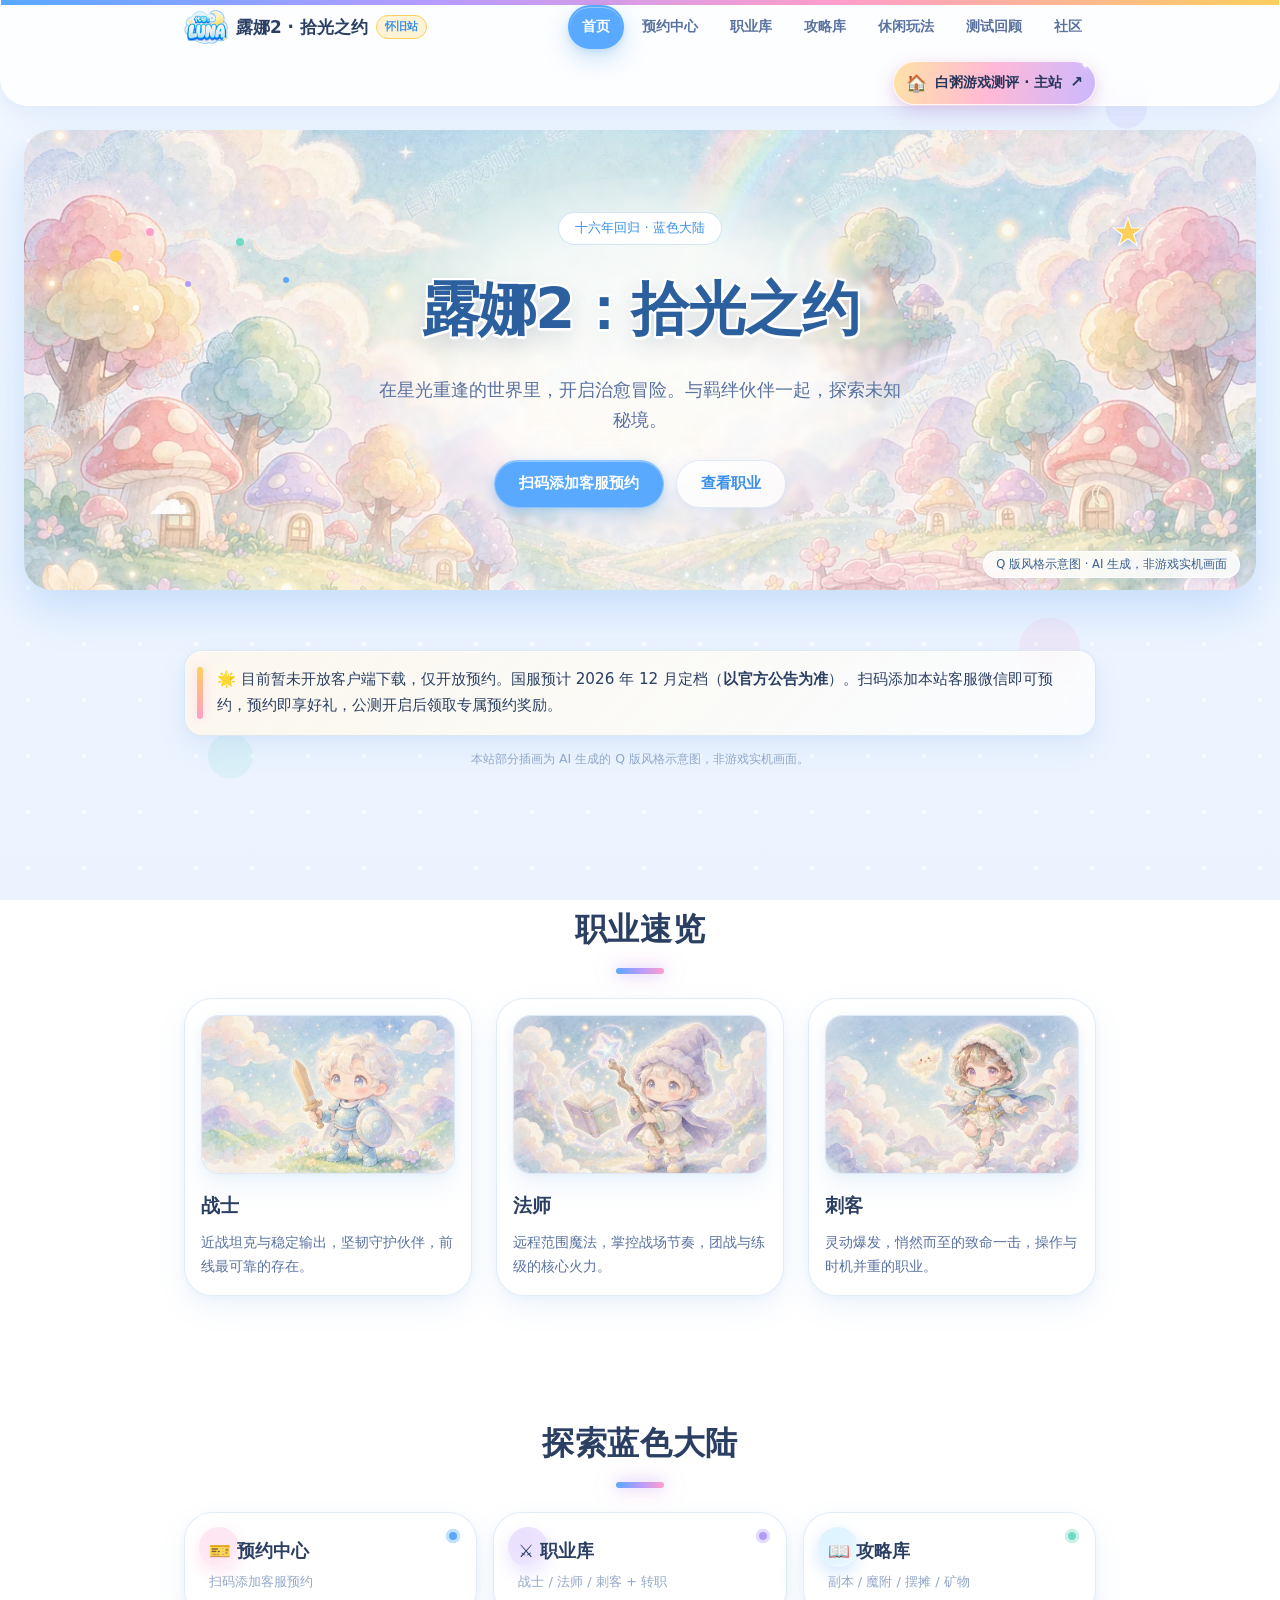
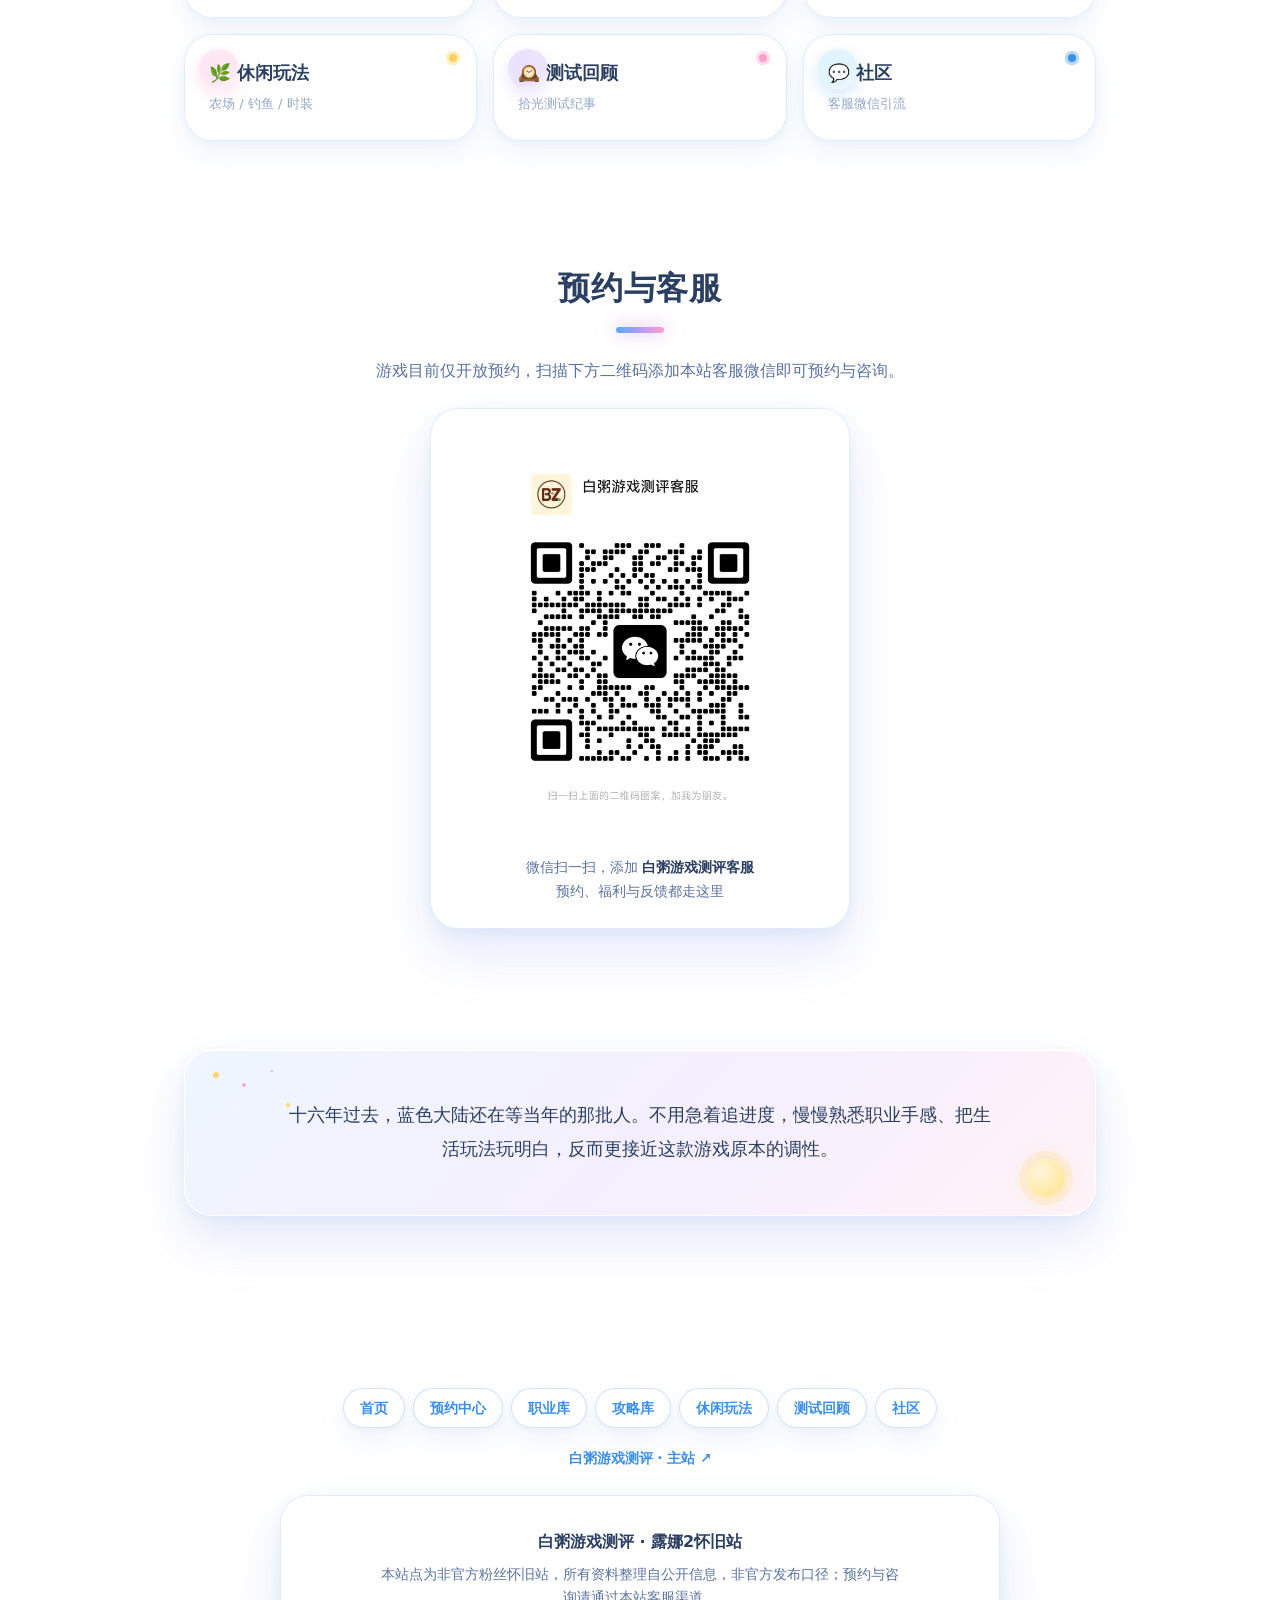
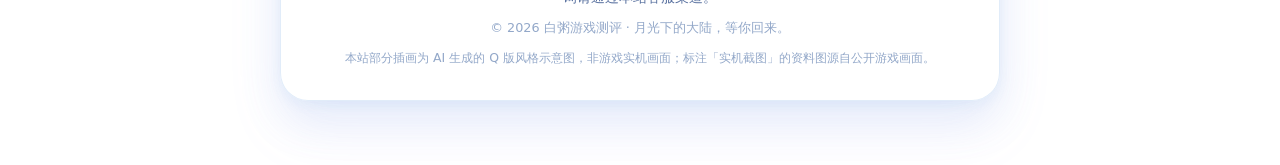
==== commit 2c6e314b: "chore: 更新站点构建产物" ====
--- a/index.html
+++ b/index.html
@@ -1,3 +1,3 @@
-<!DOCTYPE html><html lang="zh-CN" data-astro-cid-z4jru4n3> <head><meta charset="utf-8"><meta name="viewport" content="width=device-width, initial-scale=1, viewport-fit=cover"><title>露娜2：拾光之约 · 怀旧站</title><meta name="description" content="《露娜2：拾光之约》粉丝怀旧站 —— 蓝色大陆，拾光赴约。PC 端 Q 萌 3D 萌系 MMO，职业库、攻略库、休闲玩法与拾光测试回顾一站直达。"><meta name="baidu-site-verification" content="codeva-sFs97n5T8T"><link rel="icon" href="/favicon.png" type="image/png" sizes="64x64"><link rel="icon" href="/favicon.svg" type="image/svg+xml"><link rel="apple-touch-icon" href="/favicon.png"><link rel="stylesheet" href="/_astro/BaseLayout.BP8F30kJ.css"><link rel="stylesheet" href="/_astro/index.DnXmWbRb.css"></head> <body data-astro-cid-z4jru4n3> <header class="site-header" data-astro-cid-z4jru4n3> <div class="rainbow-bar" aria-hidden="true" data-astro-cid-z4jru4n3></div> <div class="container site-header__inner" data-astro-cid-z4jru4n3> <a class="brand" href="/" data-astro-cid-z4jru4n3> <img class="brand__logo" src="/covers/luna-logo.png" alt="代号：LUNA 游戏图标" width="155" height="122" data-astro-cid-z4jru4n3> <span class="brand__name" data-astro-cid-z4jru4n3>露娜2 · 拾光之约</span> <span class="brand__tag" data-astro-cid-z4jru4n3>怀旧站</span> </a> <nav class="site-nav" aria-label="主导航" data-astro-cid-z4jru4n3> <a href="/" class="is-active" data-astro-cid-z4jru4n3>首页</a><a href="/download/" class data-astro-cid-z4jru4n3>下载中心</a><a href="/classes/" class data-astro-cid-z4jru4n3>职业库</a><a href="/guides/" class data-astro-cid-z4jru4n3>攻略库</a><a href="/life/" class data-astro-cid-z4jru4n3>休闲玩法</a><a href="/test/" class data-astro-cid-z4jru4n3>测试回顾</a><a href="/about/" class data-astro-cid-z4jru4n3>社区</a> </nav> <a class="home-link" href="https://baizhou.xin" target="_blank" rel="noopener" aria-label="前往白粥游戏测评主站" data-astro-cid-z4jru4n3> <span class="home-link__icon" aria-hidden="true" data-astro-cid-z4jru4n3>🏠</span> <span class="home-link__text" data-astro-cid-z4jru4n3>白粥游戏测评 · 主站</span> <span class="home-link__arrow" aria-hidden="true" data-astro-cid-z4jru4n3>↗</span> </a> </div> </header> <main data-astro-cid-z4jru4n3>  <section class="hero" data-astro-cid-lcdefpme> <img class="hero__bg" src="/covers/hero-q.webp" alt="Q 版风格蓝色大陆幻想插画（AI 生成示意图，非游戏实机画面）" width="1280" height="792" fetchpriority="high" data-astro-cid-lcdefpme> <div class="hero__veil" data-astro-cid-lcdefpme></div> <div class="container hero__inner" data-astro-cid-lcdefpme> <span class="hero__badge" data-astro-cid-lcdefpme>十六年回归 · 蓝色大陆</span> <h1 class="hero__title" data-astro-cid-lcdefpme>露娜2：拾光之约</h1> <p class="hero__sub" data-astro-cid-lcdefpme>在星光重逢的世界里，开启治愈冒险。与羁绊伙伴一起，探索未知秘境。</p> <div class="hero__cta" data-astro-cid-lcdefpme> <a class="btn btn-primary" href="/download/" data-astro-cid-lcdefpme>前往下载（PC 端）</a> <a class="btn btn-ghost" href="/classes/" data-astro-cid-lcdefpme>查看职业</a> </div> </div> <p class="hero__credit" data-astro-cid-lcdefpme>Q 版风格示意图 · AI 生成，非游戏实机画面</p> </section> <section class="container section" data-astro-cid-lcdefpme> <div class="notice" data-astro-cid-lcdefpme>
-🌟 官网预约已开启，国服预计 2026 年 12 月定档（<b data-astro-cid-lcdefpme>以官方公告为准</b>）。预约即享好礼，公测开启后领取专属预约奖励。
-</div> <p style="color: var(--text-3); font-size: 0.78rem; text-align: center;" data-astro-cid-lcdefpme>本站部分插画为 AI 生成的 Q 版风格示意图，非游戏实机画面。</p> </section> <section class="container section" data-astro-cid-lcdefpme> <h2 class="h2" data-astro-cid-lcdefpme>职业速览</h2> <div class="cards" data-astro-cid-lcdefpme> <a class="card" href="/classes/" data-astro-cid-lcdefpme> <img src="/covers/q-warrior.webp" alt="战士（AI 生成 Q 版风格示意图，非游戏实机画面）" loading="lazy" width="1280" height="792" data-astro-cid-lcdefpme> <h3 data-astro-cid-lcdefpme>战士</h3> <p data-astro-cid-lcdefpme>近战坦克与稳定输出，坚韧守护伙伴，前线最可靠的存在。</p> </a> <a class="card" href="/classes/" data-astro-cid-lcdefpme> <img src="/covers/q-mage.webp" alt="法师（AI 生成 Q 版风格示意图，非游戏实机画面）" loading="lazy" width="1280" height="792" data-astro-cid-lcdefpme> <h3 data-astro-cid-lcdefpme>法师</h3> <p data-astro-cid-lcdefpme>远程范围魔法，掌控战场节奏，团战与练级的核心火力。</p> </a> <a class="card" href="/classes/" data-astro-cid-lcdefpme> <img src="/covers/q-assassin.webp" alt="刺客（AI 生成 Q 版风格示意图，非游戏实机画面）" loading="lazy" width="1280" height="792" data-astro-cid-lcdefpme> <h3 data-astro-cid-lcdefpme>刺客</h3> <p data-astro-cid-lcdefpme>灵动爆发，悄然而至的致命一击，操作与时机并重的职业。</p> </a> </div> </section> <section class="container section" data-astro-cid-lcdefpme> <h2 class="h2" data-astro-cid-lcdefpme>探索蓝色大陆</h2> <div class="grid" data-astro-cid-lcdefpme> <a class="tile" href="/download/" data-astro-cid-lcdefpme><span data-astro-cid-lcdefpme>📥 下载中心</span><small data-astro-cid-lcdefpme>PC 端 · 认准官网</small></a> <a class="tile" href="/classes/" data-astro-cid-lcdefpme><span data-astro-cid-lcdefpme>⚔️ 职业库</span><small data-astro-cid-lcdefpme>战士 / 法师 / 刺客 + 转职</small></a> <a class="tile" href="/guides/" data-astro-cid-lcdefpme><span data-astro-cid-lcdefpme>📖 攻略库</span><small data-astro-cid-lcdefpme>副本 / 魔附 / 摆摊 / 矿物</small></a> <a class="tile" href="/life/" data-astro-cid-lcdefpme><span data-astro-cid-lcdefpme>🌿 休闲玩法</span><small data-astro-cid-lcdefpme>农场 / 钓鱼 / 时装</small></a> <a class="tile" href="/test/" data-astro-cid-lcdefpme><span data-astro-cid-lcdefpme>🕰️ 测试回顾</span><small data-astro-cid-lcdefpme>拾光测试纪事</small></a> <a class="tile" href="/about/" data-astro-cid-lcdefpme><span data-astro-cid-lcdefpme>💬 社区</span><small data-astro-cid-lcdefpme>客服微信引流</small></a> </div> </section> <section class="container section" data-astro-cid-lcdefpme> <div class="quote" data-astro-cid-lcdefpme> <p data-astro-cid-lcdefpme>十六年过去，蓝色大陆还在等当年的那批人。不用急着追进度，慢慢熟悉职业手感、把生活玩法玩明白，反而更接近这款游戏原本的调性。</p> </div> </section>  </main> <footer class="site-footer" data-astro-cid-z4jru4n3> <div class="container" data-astro-cid-z4jru4n3> <nav class="footer-nav" aria-label="页脚导航" data-astro-cid-z4jru4n3> <a href="/" data-astro-cid-z4jru4n3>首页</a><a href="/download/" data-astro-cid-z4jru4n3>下载中心</a><a href="/classes/" data-astro-cid-z4jru4n3>职业库</a><a href="/guides/" data-astro-cid-z4jru4n3>攻略库</a><a href="/life/" data-astro-cid-z4jru4n3>休闲玩法</a><a href="/test/" data-astro-cid-z4jru4n3>测试回顾</a><a href="/about/" data-astro-cid-z4jru4n3>社区</a> </nav> <a class="footer-home" href="https://baizhou.xin" target="_blank" rel="noopener" data-astro-cid-z4jru4n3>白粥游戏测评 · 主站 ↗</a> <div class="footer-card" data-astro-cid-z4jru4n3> <p class="site-footer__brand" data-astro-cid-z4jru4n3>白粥游戏测评 · 露娜2怀旧站</p> <p class="site-footer__note" data-astro-cid-z4jru4n3>本站点为非官方粉丝怀旧站，所有资料整理自公开信息，非官方发布口径；游戏客户端请认准官方渠道。</p> <p class="site-footer__copy" data-astro-cid-z4jru4n3>© 2026 白粥游戏测评 · 月光下的大陆，等你回来。</p> <p class="site-footer__ai" data-astro-cid-z4jru4n3>本站部分插画为 AI 生成的 Q 版风格示意图，非游戏实机画面；标注「实机截图」的资料图源自公开游戏画面。</p> </div> </div> </footer> <button id="back-to-top" class="back-to-top" type="button" aria-label="返回顶部" data-astro-cid-z4jru4n3>↑</button><script type="module">document.addEventListener(`contextmenu`,function(e){e.target instanceof HTMLImageElement&&e.preventDefault()}),document.addEventListener(`dragstart`,function(e){e.target instanceof HTMLImageElement&&e.preventDefault()});</script><script type="module">(function(){let e=document.getElementById(`back-to-top`);if(!(e instanceof HTMLElement))return;let t=window.matchMedia(`(prefers-reduced-motion: reduce)`).matches,n=!1,r=!1;function i(){r=!1;var t=window.scrollY>400;t!==n&&(n=t,e.classList.toggle(`is-visible`,t))}function a(){r||(r=!0,window.requestAnimationFrame(i))}window.addEventListener(`scroll`,a,{passive:!0}),window.addEventListener(`resize`,a,{passive:!0}),e.addEventListener(`click`,function(){t?window.scrollTo(0,0):window.scrollTo({top:0,behavior:`smooth`})}),i()})();</script><script type="module">(function(){var e=document.documentElement;if(window.matchMedia(`(prefers-reduced-motion: reduce)`).matches||!(`IntersectionObserver`in window))return;var t=Array.prototype.slice.call(document.querySelectorAll(`.section > .h2, .cards > *, .grid > *, .stats > *, .notice, .quote, .feature`));if(!t.length)return;e.classList.add(`js-reveal`),t.forEach(function(e){e.classList.add(`reveal`)});function n(){t.forEach(function(e){e.classList.add(`is-in`)}),e.classList.remove(`js-reveal`)}var r=window.innerHeight||e.clientHeight,i=[];if(t.forEach(function(e){var t=e.getBoundingClientRect();t.top<r&&t.bottom>0?e.classList.add(`is-in`):i.push(e)}),i.length)try{var a=new IntersectionObserver(function(e){var t=[];e.forEach(function(e){e.isIntersecting&&(t.push(e.target),a.unobserve(e.target))}),t.forEach(function(e,t){var n=Math.min(t*60,240);n===0?e.classList.add(`is-in`):window.setTimeout(function(){e.classList.add(`is-in`)},n)})},{rootMargin:`0px 0px -40px 0px`,threshold:.06});i.forEach(function(e){a.observe(e)}),window.setTimeout(function(){e.classList.contains(`js-reveal`)&&i.forEach(function(t){if(!t.classList.contains(`is-in`)){var n=t.getBoundingClientRect();n.top<(window.innerHeight||e.clientHeight)&&n.bottom>0&&t.classList.add(`is-in`)}})},1500)}catch{n()}})(),(function(){var e=document.querySelector(`.site-header`);if(!(e instanceof HTMLElement))return;var t=!1,n=!1;function r(){n=!1;var r=window.scrollY>20;r!==t&&(t=r,e.classList.toggle(`is-scrolled`,r))}function i(){n||(n=!0,window.requestAnimationFrame(r))}window.addEventListener(`scroll`,i,{passive:!0}),window.addEventListener(`resize`,i,{passive:!0}),r()})();</script> </body> </html>+<!DOCTYPE html><html lang="zh-CN" data-astro-cid-z4jru4n3> <head><meta charset="utf-8"><meta name="viewport" content="width=device-width, initial-scale=1, viewport-fit=cover"><title>露娜2：拾光之约 · 怀旧站</title><meta name="description" content="《露娜2：拾光之约》粉丝怀旧站 —— 蓝色大陆，拾光赴约。PC 端 Q 萌 3D 萌系 MMO，职业库、攻略库、休闲玩法与拾光测试回顾一站直达。"><meta name="baidu-site-verification" content="codeva-sFs97n5T8T"><link rel="icon" href="/favicon.png" type="image/png" sizes="64x64"><link rel="icon" href="/favicon.svg" type="image/svg+xml"><link rel="apple-touch-icon" href="/favicon.png"><link rel="stylesheet" href="/_astro/BaseLayout.C_95fPhS.css"><link rel="stylesheet" href="/_astro/index.DnXmWbRb.css"></head> <body data-astro-cid-z4jru4n3> <header class="site-header" data-astro-cid-z4jru4n3> <div class="rainbow-bar" aria-hidden="true" data-astro-cid-z4jru4n3></div> <div class="container site-header__inner" data-astro-cid-z4jru4n3> <a class="brand" href="/" data-astro-cid-z4jru4n3> <img class="brand__logo" src="/covers/luna-logo.png" alt="代号：LUNA 游戏图标" width="155" height="122" data-astro-cid-z4jru4n3> <span class="brand__name" data-astro-cid-z4jru4n3>露娜2 · 拾光之约</span> <span class="brand__tag" data-astro-cid-z4jru4n3>怀旧站</span> </a> <nav class="site-nav" aria-label="主导航" data-astro-cid-z4jru4n3> <a href="/" class="is-active" data-astro-cid-z4jru4n3>首页</a><a href="/download/" class data-astro-cid-z4jru4n3>预约中心</a><a href="/classes/" class data-astro-cid-z4jru4n3>职业库</a><a href="/guides/" class data-astro-cid-z4jru4n3>攻略库</a><a href="/life/" class data-astro-cid-z4jru4n3>休闲玩法</a><a href="/test/" class data-astro-cid-z4jru4n3>测试回顾</a><a href="/about/" class data-astro-cid-z4jru4n3>社区</a> </nav> <a class="home-link" href="https://baizhou.xin" target="_blank" rel="noopener" aria-label="前往白粥游戏测评主站" data-astro-cid-z4jru4n3> <span class="home-link__icon" aria-hidden="true" data-astro-cid-z4jru4n3>🏠</span> <span class="home-link__text" data-astro-cid-z4jru4n3>白粥游戏测评 · 主站</span> <span class="home-link__arrow" aria-hidden="true" data-astro-cid-z4jru4n3>↗</span> </a> </div> </header> <main data-astro-cid-z4jru4n3>  <section class="hero" data-astro-cid-lcdefpme> <img class="hero__bg" src="/covers/hero-q.webp" alt="Q 版风格蓝色大陆幻想插画（AI 生成示意图，非游戏实机画面）" width="1280" height="792" fetchpriority="high" data-astro-cid-lcdefpme> <div class="hero__veil" data-astro-cid-lcdefpme></div> <div class="container hero__inner" data-astro-cid-lcdefpme> <span class="hero__badge" data-astro-cid-lcdefpme>十六年回归 · 蓝色大陆</span> <h1 class="hero__title" data-astro-cid-lcdefpme>露娜2：拾光之约</h1> <p class="hero__sub" data-astro-cid-lcdefpme>在星光重逢的世界里，开启治愈冒险。与羁绊伙伴一起，探索未知秘境。</p> <div class="hero__cta" data-astro-cid-lcdefpme> <a class="btn btn-primary" href="/download/" data-astro-cid-lcdefpme>扫码添加客服预约</a> <a class="btn btn-ghost" href="/classes/" data-astro-cid-lcdefpme>查看职业</a> </div> </div> <p class="hero__credit" data-astro-cid-lcdefpme>Q 版风格示意图 · AI 生成，非游戏实机画面</p> </section> <section class="container section" data-astro-cid-lcdefpme> <div class="notice" data-astro-cid-lcdefpme>
+🌟 目前暂未开放客户端下载，仅开放预约。国服预计 2026 年 12 月定档（<b data-astro-cid-lcdefpme>以官方公告为准</b>）。扫码添加本站客服微信即可预约，预约即享好礼，公测开启后领取专属预约奖励。
+</div> <p style="color: var(--text-3); font-size: 0.78rem; text-align: center;" data-astro-cid-lcdefpme>本站部分插画为 AI 生成的 Q 版风格示意图，非游戏实机画面。</p> </section> <section class="container section" data-astro-cid-lcdefpme> <h2 class="h2" data-astro-cid-lcdefpme>职业速览</h2> <div class="cards" data-astro-cid-lcdefpme> <a class="card" href="/classes/" data-astro-cid-lcdefpme> <img src="/covers/q-warrior.webp" alt="战士（AI 生成 Q 版风格示意图，非游戏实机画面）" loading="lazy" width="1280" height="792" data-astro-cid-lcdefpme> <h3 data-astro-cid-lcdefpme>战士</h3> <p data-astro-cid-lcdefpme>近战坦克与稳定输出，坚韧守护伙伴，前线最可靠的存在。</p> </a> <a class="card" href="/classes/" data-astro-cid-lcdefpme> <img src="/covers/q-mage.webp" alt="法师（AI 生成 Q 版风格示意图，非游戏实机画面）" loading="lazy" width="1280" height="792" data-astro-cid-lcdefpme> <h3 data-astro-cid-lcdefpme>法师</h3> <p data-astro-cid-lcdefpme>远程范围魔法，掌控战场节奏，团战与练级的核心火力。</p> </a> <a class="card" href="/classes/" data-astro-cid-lcdefpme> <img src="/covers/q-assassin.webp" alt="刺客（AI 生成 Q 版风格示意图，非游戏实机画面）" loading="lazy" width="1280" height="792" data-astro-cid-lcdefpme> <h3 data-astro-cid-lcdefpme>刺客</h3> <p data-astro-cid-lcdefpme>灵动爆发，悄然而至的致命一击，操作与时机并重的职业。</p> </a> </div> </section> <section class="container section" data-astro-cid-lcdefpme> <h2 class="h2" data-astro-cid-lcdefpme>探索蓝色大陆</h2> <div class="grid" data-astro-cid-lcdefpme> <a class="tile" href="/download/" data-astro-cid-lcdefpme><span data-astro-cid-lcdefpme>🎫 预约中心</span><small data-astro-cid-lcdefpme>扫码添加客服预约</small></a> <a class="tile" href="/classes/" data-astro-cid-lcdefpme><span data-astro-cid-lcdefpme>⚔️ 职业库</span><small data-astro-cid-lcdefpme>战士 / 法师 / 刺客 + 转职</small></a> <a class="tile" href="/guides/" data-astro-cid-lcdefpme><span data-astro-cid-lcdefpme>📖 攻略库</span><small data-astro-cid-lcdefpme>副本 / 魔附 / 摆摊 / 矿物</small></a> <a class="tile" href="/life/" data-astro-cid-lcdefpme><span data-astro-cid-lcdefpme>🌿 休闲玩法</span><small data-astro-cid-lcdefpme>农场 / 钓鱼 / 时装</small></a> <a class="tile" href="/test/" data-astro-cid-lcdefpme><span data-astro-cid-lcdefpme>🕰️ 测试回顾</span><small data-astro-cid-lcdefpme>拾光测试纪事</small></a> <a class="tile" href="/about/" data-astro-cid-lcdefpme><span data-astro-cid-lcdefpme>💬 社区</span><small data-astro-cid-lcdefpme>客服微信引流</small></a> </div> </section> <section class="container section" data-astro-cid-lcdefpme> <h2 class="h2" data-astro-cid-lcdefpme>预约与客服</h2> <p class="lead" data-astro-cid-lcdefpme>游戏目前仅开放预约，扫描下方二维码添加本站客服微信即可预约与咨询。</p> <div class="kefu-card" style="margin-top: var(--s5);" data-astro-cid-lcdefpme> <img class="kefu-card__img" src="/covers/kefu-qr.png" alt="白粥游戏测评客服微信二维码，扫码添加好友预约" width="1108" height="1512" loading="lazy" data-astro-cid-lcdefpme> <p class="kefu-card__cap" data-astro-cid-lcdefpme>微信扫一扫，添加 <b data-astro-cid-lcdefpme>白粥游戏测评客服</b><br data-astro-cid-lcdefpme>预约、福利与反馈都走这里</p> </div> </section> <section class="container section" data-astro-cid-lcdefpme> <div class="quote" data-astro-cid-lcdefpme> <p data-astro-cid-lcdefpme>十六年过去，蓝色大陆还在等当年的那批人。不用急着追进度，慢慢熟悉职业手感、把生活玩法玩明白，反而更接近这款游戏原本的调性。</p> </div> </section>  </main> <footer class="site-footer" data-astro-cid-z4jru4n3> <div class="container" data-astro-cid-z4jru4n3> <nav class="footer-nav" aria-label="页脚导航" data-astro-cid-z4jru4n3> <a href="/" data-astro-cid-z4jru4n3>首页</a><a href="/download/" data-astro-cid-z4jru4n3>预约中心</a><a href="/classes/" data-astro-cid-z4jru4n3>职业库</a><a href="/guides/" data-astro-cid-z4jru4n3>攻略库</a><a href="/life/" data-astro-cid-z4jru4n3>休闲玩法</a><a href="/test/" data-astro-cid-z4jru4n3>测试回顾</a><a href="/about/" data-astro-cid-z4jru4n3>社区</a> </nav> <a class="footer-home" href="https://baizhou.xin" target="_blank" rel="noopener" data-astro-cid-z4jru4n3>白粥游戏测评 · 主站 ↗</a> <div class="footer-card" data-astro-cid-z4jru4n3> <p class="site-footer__brand" data-astro-cid-z4jru4n3>白粥游戏测评 · 露娜2怀旧站</p> <p class="site-footer__note" data-astro-cid-z4jru4n3>本站点为非官方粉丝怀旧站，所有资料整理自公开信息，非官方发布口径；预约与咨询请通过本站客服渠道。</p> <p class="site-footer__copy" data-astro-cid-z4jru4n3>© 2026 白粥游戏测评 · 月光下的大陆，等你回来。</p> <p class="site-footer__ai" data-astro-cid-z4jru4n3>本站部分插画为 AI 生成的 Q 版风格示意图，非游戏实机画面；标注「实机截图」的资料图源自公开游戏画面。</p> </div> </div> </footer> <button id="back-to-top" class="back-to-top" type="button" aria-label="返回顶部" data-astro-cid-z4jru4n3>↑</button><script type="module">document.addEventListener(`contextmenu`,function(e){e.target instanceof HTMLImageElement&&e.preventDefault()}),document.addEventListener(`dragstart`,function(e){e.target instanceof HTMLImageElement&&e.preventDefault()});</script><script type="module">(function(){let e=document.getElementById(`back-to-top`);if(!(e instanceof HTMLElement))return;let t=window.matchMedia(`(prefers-reduced-motion: reduce)`).matches,n=!1,r=!1;function i(){r=!1;var t=window.scrollY>400;t!==n&&(n=t,e.classList.toggle(`is-visible`,t))}function a(){r||(r=!0,window.requestAnimationFrame(i))}window.addEventListener(`scroll`,a,{passive:!0}),window.addEventListener(`resize`,a,{passive:!0}),e.addEventListener(`click`,function(){t?window.scrollTo(0,0):window.scrollTo({top:0,behavior:`smooth`})}),i()})();</script><script type="module">(function(){var e=document.documentElement;if(window.matchMedia(`(prefers-reduced-motion: reduce)`).matches||!(`IntersectionObserver`in window))return;var t=Array.prototype.slice.call(document.querySelectorAll(`.section > .h2, .cards > *, .grid > *, .stats > *, .notice, .quote, .feature`));if(!t.length)return;e.classList.add(`js-reveal`),t.forEach(function(e){e.classList.add(`reveal`)});function n(){t.forEach(function(e){e.classList.add(`is-in`)}),e.classList.remove(`js-reveal`)}var r=window.innerHeight||e.clientHeight,i=[];if(t.forEach(function(e){var t=e.getBoundingClientRect();t.top<r&&t.bottom>0?e.classList.add(`is-in`):i.push(e)}),i.length)try{var a=new IntersectionObserver(function(e){var t=[];e.forEach(function(e){e.isIntersecting&&(t.push(e.target),a.unobserve(e.target))}),t.forEach(function(e,t){var n=Math.min(t*60,240);n===0?e.classList.add(`is-in`):window.setTimeout(function(){e.classList.add(`is-in`)},n)})},{rootMargin:`0px 0px -40px 0px`,threshold:.06});i.forEach(function(e){a.observe(e)}),window.setTimeout(function(){e.classList.contains(`js-reveal`)&&i.forEach(function(t){if(!t.classList.contains(`is-in`)){var n=t.getBoundingClientRect();n.top<(window.innerHeight||e.clientHeight)&&n.bottom>0&&t.classList.add(`is-in`)}})},1500)}catch{n()}})(),(function(){var e=document.querySelector(`.site-header`);if(!(e instanceof HTMLElement))return;var t=!1,n=!1;function r(){n=!1;var r=window.scrollY>20;r!==t&&(t=r,e.classList.toggle(`is-scrolled`,r))}function i(){n||(n=!0,window.requestAnimationFrame(r))}window.addEventListener(`scroll`,i,{passive:!0}),window.addEventListener(`resize`,i,{passive:!0}),r()})();</script> </body> </html>
--- a/_astro/BaseLayout.C_95fPhS.css
+++ b/_astro/BaseLayout.C_95fPhS.css
@@ -0,0 +1 @@
+:root{--s1:4px;--s2:8px;--s3:12px;--s4:16px;--s5:24px;--s6:32px;--s7:48px;--s8:64px;--r-sm:10px;--r-md:18px;--r-lg:28px;--r-full:999px;--bg:#f2f8ff;--surface-1:#fff;--surface-2:#f7fbff;--line:#5a96dc29;--line-accent:#5a96dc42;--text:#2b3f63;--text-2:#5a72a0;--text-3:#93a8c9;--accent:#58a9ff;--accent-hover:#3a8fe8;--accent-soft:#e6f2ff;--pink:#ff9ec9;--purple:#b49bff;--mint:#6fdcc3;--yellow:#ffcf5c;--cream:#fff8ea;--font-display:"Yuanti SC", "幼圆", "YouYuan", "PingFang SC", "Microsoft YaHei", "Noto Sans SC", system-ui, sans-serif;--font-body:"Yuanti SC", "幼圆", "YouYuan", "PingFang SC", "Microsoft YaHei", "Noto Sans SC", system-ui, sans-serif;--container:960px;--shadow-sm:0 2px 6px #5a96dc0f, 0 12px 28px #5a96dc1a, inset 0 1px 0 #ffffffe6;--shadow-md:0 4px 12px #5a96dc14, 0 20px 44px #5a96dc24, 0 30px 60px #b49bff14, inset 0 1px 0 #fffffff2;--shadow-lift: 0 4px 10px #5a96dc1a, 0 18px 40px #5a96dc2e, 0 28px 60px #b49bff1f, inset 0 1px 0 #fffffff2;--glass:#ffffffb8;--line-soft:#5a96dc2e;--ease-soft:cubic-bezier(.22, 1, .36, 1);--ease-pop:cubic-bezier(.34, 1.4, .64, 1)}.section{padding-block:calc(var(--s7) + var(--s3))}.h2{font-family:var(--font-display);text-align:center;margin:0 0 var(--s5);letter-spacing:.02em;font-size:clamp(1.4rem,1rem + 1.4vw,2rem);font-weight:800}.h2:after{content:"";width:48px;height:6px;margin:var(--s3) auto 0;border-radius:var(--r-full);background:linear-gradient(90deg, var(--accent), var(--purple), var(--pink));display:block;box-shadow:0 0 14px #b49bff8c,0 0 26px #ff9ec959}.lead{color:var(--text-2);text-align:center;max-width:62ch;margin-inline:auto}.feature .lead,.feature p{text-align:left;max-width:none;margin-inline:0}.btn{min-height:48px;padding:0 var(--s5);border:1px solid var(--line-soft);border-radius:var(--r-full);font-family:var(--font-display);cursor:pointer;transition:transform .35s var(--ease-soft), box-shadow .35s var(--ease-soft), background-color .25s ease, border-color .25s ease;justify-content:center;align-items:center;font-size:.95rem;font-weight:700;text-decoration:none;display:inline-flex}.btn:hover{transform:translateY(-2px)scale(1.02)}.btn-primary{background:var(--accent);color:#fff;border-color:#ffffff4d;box-shadow:0 2px 6px #3a8fe82e,0 10px 24px #3a8fe842,inset 0 1px #ffffff59}.btn-primary:hover{background:var(--accent-hover);box-shadow:0 4px 10px #3a8fe838,0 16px 34px #3a8fe857,0 26px 52px #b49bff2e,inset 0 1px #fff6}.btn-ghost{background:var(--glass);color:var(--accent-hover);border-color:var(--line-soft);-webkit-backdrop-filter:blur(8px);backdrop-filter:blur(8px);box-shadow:var(--shadow-sm)}.btn-ghost:hover{background:var(--accent-soft);box-shadow:var(--shadow-lift)}.btn:active{box-shadow:var(--shadow-sm);transform:translateY(0)scale(.98)}.notice{border:1px solid var(--line-soft);color:var(--text);border-radius:var(--r-md);padding:var(--s4) var(--s5) var(--s4) var(--s6);text-align:left;box-shadow:var(--shadow-sm);-webkit-backdrop-filter:blur(10px);backdrop-filter:blur(10px);background:linear-gradient(135deg,#fff8ead1,#ffffffb3);font-size:.95rem;position:relative}.notice:before{content:"";left:var(--s3);top:var(--s4);bottom:var(--s4);border-radius:var(--r-full);background:linear-gradient(var(--yellow), var(--pink));width:6px;position:absolute;box-shadow:0 0 12px #ff9ec973}.cards{gap:var(--s5);grid-template-columns:repeat(3,1fr);display:grid}.card,a.card{background:var(--glass);border:1px solid var(--line-soft);border-radius:var(--r-lg);box-shadow:var(--shadow-sm);-webkit-backdrop-filter:blur(10px);backdrop-filter:blur(10px);transition:transform .4s var(--ease-soft), box-shadow .4s var(--ease-soft), border-color .3s ease;overflow:hidden}a.card{min-height:44px;color:var(--text);text-decoration:none;display:block}.card:hover,a.card:hover{border-color:var(--line-accent);box-shadow:var(--shadow-lift);transform:translateY(-6px)}.card img,a.card img{width:calc(100% - var(--s4) - var(--s4));margin:var(--s4) var(--s4) 0;aspect-ratio:16/10;object-fit:cover;background:var(--surface-2);border-radius:var(--r-md);border:1px solid var(--line-soft);box-shadow:var(--shadow-sm);transition:transform .5s var(--ease-soft);display:block}.card:hover img,a.card:hover img{transform:scale(1.05)}.card h3{margin:var(--s4) var(--s4) var(--s2);font-family:var(--font-display);font-weight:800}.card p{margin:0 var(--s4) var(--s4);color:var(--text-2);font-size:.9rem}.grid{gap:var(--s4);grid-template-columns:repeat(3,1fr);display:grid}.tile{gap:var(--s1);background:var(--glass);border:1px solid var(--line-soft);border-radius:var(--r-lg);min-height:44px;padding:var(--s5);color:var(--text);box-shadow:var(--shadow-sm);-webkit-backdrop-filter:blur(10px);backdrop-filter:blur(10px);transition:transform .4s var(--ease-soft), box-shadow .4s var(--ease-soft), border-color .3s ease;flex-direction:column;text-decoration:none;display:flex;position:relative}.tile:before{content:"";filter:blur(.4px);opacity:.9;pointer-events:none;z-index:0;background:radial-gradient(circle at 32% 30%,#ffe1f0f2,#ffc2de6b 62%,#ffc2de00 100%);border-radius:50%;width:40px;height:40px;position:absolute;top:14px;left:14px;box-shadow:0 6px 16px #ff9ec94d}.grid .tile:nth-child(3n+2):before{background:radial-gradient(circle at 32% 30%,#e6dbfff2,#cdb7ff6b 62%,#cdb7ff00 100%);box-shadow:0 6px 16px #b49bff4d}.grid .tile:nth-child(3n+3):before{background:radial-gradient(circle at 32% 30%,#d8f2fff2,#b6e4ff6b 62%,#b6e4ff00 100%);box-shadow:0 6px 16px #58a9ff4d}.tile>span,.tile>small{z-index:1;position:relative}.tile:hover{border-color:var(--accent);box-shadow:var(--shadow-lift);transform:translateY(-6px)}.tile:active{box-shadow:var(--shadow-sm);transform:translateY(-2px)scale(.99)}.tile span{font-family:var(--font-display);font-size:1.1rem;font-weight:700}.tile small{color:var(--text-3);font-size:.82rem}.quote{border-radius:var(--r-lg);padding:var(--s7) var(--s6);text-align:center;box-shadow:var(--shadow-md);-webkit-backdrop-filter:blur(12px);backdrop-filter:blur(12px);background:linear-gradient(135deg,#eaf4ffc7 0%,#f1eaffc7 52%,#fff0f7c7 100%);border:1px solid #ffffffd9;position:relative;overflow:hidden}.quote:before{content:"";background:var(--yellow);width:6px;height:6px;box-shadow:28px 10px 0 -1px var(--pink), 56px -4px 0 -2px var(--purple), 16px 32px 0 -2px #fff, 72px 30px 0 -1px var(--yellow);opacity:.85;pointer-events:none;border-radius:50%;position:absolute;top:22px;left:28px}.quote:after{content:"";opacity:.85;pointer-events:none;background:radial-gradient(circle at 34% 32%,#fff8d8,#ffdf73);border-radius:50%;width:38px;height:38px;position:absolute;bottom:18px;right:30px;box-shadow:0 0 0 8px #ffcf5c2e,0 0 22px #ffcf5c73}.quote p{z-index:1;color:var(--text);max-width:60ch;margin:0 auto;font-size:1.15rem;line-height:1.9;position:relative}.feature{gap:var(--s6);grid-template-columns:1fr 1fr;align-items:center;display:grid}.feature img{border-radius:var(--r-lg);border:1px solid var(--line-soft);width:100%;box-shadow:var(--shadow-md)}.feature h3{font-family:var(--font-display);margin-top:0;font-weight:800}.stats{gap:var(--s4);margin:var(--s4) 0;flex-wrap:wrap;display:flex}.stat{background:var(--glass);border:1px solid var(--line-soft);border-radius:var(--r-full);padding:var(--s4) var(--s5);text-align:center;box-shadow:var(--shadow-sm);-webkit-backdrop-filter:blur(8px);backdrop-filter:blur(8px);flex:140px}.stat b{color:var(--accent-hover);font-size:1.35rem;font-family:var(--font-display);font-weight:800;display:block}.stat span{color:var(--text-3);font-size:.82rem}.btn:focus-visible{outline:3px solid var(--accent);outline-offset:3px}.tile:focus-visible{outline:3px solid var(--accent);outline-offset:3px}a.card:focus-visible{outline:3px solid var(--accent);outline-offset:3px}.site-footer .footer-card.footer-card{border:1px solid var(--line-soft);background:var(--glass);box-shadow:var(--shadow-md);-webkit-backdrop-filter:blur(12px);backdrop-filter:blur(12px)}html.js-reveal .reveal{opacity:0;transition:opacity .6s var(--ease-soft), transform .6s var(--ease-soft);transform:translateY(18px)}html.js-reveal .reveal.is-in{opacity:1;transform:none}@media (max-width:860px){.cards,.grid{grid-template-columns:1fr 1fr}.feature{grid-template-columns:1fr}}@media (max-width:600px){.cards,.grid{grid-template-columns:1fr}}.tile,a.card{min-height:44px}.kefu-card{max-width:420px;padding:var(--s5);background:var(--glass);border:1px solid var(--line-soft);border-radius:var(--r-lg);box-shadow:var(--shadow-md);-webkit-backdrop-filter:blur(8px);backdrop-filter:blur(8px);flex-direction:column;align-items:center;margin-inline:auto;display:flex}.kefu-card__img{border-radius:var(--r-md);background:#fff;width:100%;max-width:300px;height:auto;display:block}.kefu-card__cap{margin:var(--s3) 0 0;text-align:center;color:var(--text-2);font-size:.9rem;line-height:1.7}.kefu-card__cap b{color:var(--text)}@media (max-width:640px){.kefu-card{padding:var(--s4)}.kefu-card__img{max-width:260px}}@media (prefers-reduced-motion:reduce){*,:before,:after{transition:none!important;animation:none!important}.btn:hover,.btn:active,.btn-primary:hover,.btn-ghost:hover,.card:hover,a.card:hover,.tile:hover,.tile:active,.card:hover img,a.card:hover img{transform:none!important}html.js-reveal .reveal{opacity:1!important;transition:none!important;transform:none!important}}@view-transition{navigation:auto}@supports (view-transition-name:none){::view-transition-old(root){animation:.25s both vt-fade-out}::view-transition-new(root){animation:.25s both vt-fade-in}@media (prefers-reduced-motion:reduce){::view-transition-old(root){animation-duration:1ms}::view-transition-new(root){animation-duration:1ms}}}@keyframes vt-fade-out{to{opacity:0}}@keyframes vt-fade-in{0%{opacity:0}}*{box-sizing:border-box}html{scroll-behavior:smooth}body{min-height:100vh;font-family:var(--font-body);color:var(--text);-webkit-font-smoothing:antialiased;background:linear-gradient(#f2f8ff 0%,#eef5ff 45%,#eaf3ff 100%) fixed;margin:0;line-height:1.7}body:before{content:"";z-index:-1;pointer-events:none;opacity:.9;background-image:radial-gradient(circle at 10% 18%,#58a9ff29 0 26px,#0000 27px),radial-gradient(circle at 88% 12%,#b49bff26 0 20px,#0000 21px),radial-gradient(circle at 82% 72%,#ff9ec924 0 30px,#0000 31px),radial-gradient(circle at 18% 84%,#6fdcc324 0 22px,#0000 23px),radial-gradient(circle,#ffffffbf 2px,#0000 2.5px);background-repeat:no-repeat,no-repeat,no-repeat,no-repeat,repeat;background-size:auto,auto,auto,auto,56px 56px;position:fixed;inset:0}a{color:var(--accent-hover);text-decoration:none}img{max-width:100%;height:auto;display:block}:is(a:focus-visible,button:focus-visible){outline-offset:2px;border-radius:var(--r-sm);outline:3px solid #3a8fe8}.container{max-width:var(--container);padding-inline:var(--s5);margin-inline:auto}.rainbow-bar[data-astro-cid-z4jru4n3]{background:linear-gradient(90deg,#58a9ff 0%,#b49bff 33%,#ff9ec9 66%,#ffcf5c 100%);height:5px}.site-header[data-astro-cid-z4jru4n3]{z-index:50;-webkit-backdrop-filter:blur(12px);backdrop-filter:blur(12px);border-radius:0 0 var(--r-lg) var(--r-lg);background:#ffffffd1;border:1px solid #ffffffb3;border-top:none;transition:box-shadow .25s,background-color .25s;position:sticky;top:0;box-shadow:0 6px 24px #5a96dc24}.site-header[data-astro-cid-z4jru4n3].is-scrolled{background:#fffffff0;box-shadow:0 10px 30px #5a96dc38}.site-header__inner[data-astro-cid-z4jru4n3]{align-items:center;gap:var(--s3);flex-wrap:wrap;min-height:60px;display:flex}.brand[data-astro-cid-z4jru4n3]{align-items:center;gap:var(--s2);font-family:var(--font-display);color:var(--text);font-weight:700;display:inline-flex}.brand__logo[data-astro-cid-z4jru4n3]{object-fit:contain;flex:none;width:44px;height:auto;display:block}.brand__name[data-astro-cid-z4jru4n3]{font-size:1.05rem}.brand__tag[data-astro-cid-z4jru4n3]{color:#3a8fe8;border-radius:var(--r-full);padding:1px var(--s2);background:#fff3d6;border:1px solid #ffcf5c;font-size:.7rem}.site-nav[data-astro-cid-z4jru4n3]{gap:var(--s1);flex-wrap:wrap;margin-left:auto;display:flex}.site-nav[data-astro-cid-z4jru4n3] a[data-astro-cid-z4jru4n3]{color:var(--text-2);padding:var(--s2) var(--s3);border-radius:var(--r-full);white-space:nowrap;border:2px solid #0000;align-items:center;min-height:44px;font-size:.86rem;font-weight:600;transition:transform .15s,background .2s,color .2s,box-shadow .2s;display:inline-flex}.site-nav[data-astro-cid-z4jru4n3] a[data-astro-cid-z4jru4n3]:hover{background:var(--accent-soft);color:var(--accent-hover);transform:translateY(-2px)}.site-nav[data-astro-cid-z4jru4n3] a[data-astro-cid-z4jru4n3].is-active{color:#fff;background:#58a9ff;box-shadow:0 2px 6px #3a8fe82e,0 10px 24px #3a8fe842,inset 0 1px #ffffff59}.site-nav[data-astro-cid-z4jru4n3] a[data-astro-cid-z4jru4n3].is-active:hover{transform:translateY(-2px)}.home-link[data-astro-cid-z4jru4n3]{align-items:center;gap:var(--s2);white-space:nowrap;min-height:44px;padding:0 var(--s3);border-radius:var(--r-full);color:#27365c;font-family:var(--font-display);background:linear-gradient(100deg,#ffe2a6 0%,#ffb9d6 48%,#cbb8ff 100%);border:1px solid #fffc;flex:none;margin-left:auto;font-size:.86rem;font-weight:700;text-decoration:none;transition:transform .2s cubic-bezier(.34,1.56,.64,1),box-shadow .2s,filter .2s;display:inline-flex;position:relative;box-shadow:0 8px 20px #b080ce4d,0 2px 8px #ffa0c833}.home-link[data-astro-cid-z4jru4n3]:before{content:"✦";color:#fff;text-shadow:0 0 6px #ffffffe6;pointer-events:none;font-size:.7rem;position:absolute;top:-.5em;right:.45em}.home-link__icon[data-astro-cid-z4jru4n3]{font-size:1.05rem;line-height:1}.home-link__arrow[data-astro-cid-z4jru4n3]{font-size:.95rem;line-height:1;transition:transform .2s}.home-link[data-astro-cid-z4jru4n3]:hover{filter:saturate(1.08);transform:translateY(-2px);box-shadow:0 12px 26px #b080ce5c,0 2px 10px #ffa0c83d}.home-link[data-astro-cid-z4jru4n3]:hover .home-link__arrow[data-astro-cid-z4jru4n3]{transform:translate(3px)}.home-link[data-astro-cid-z4jru4n3]:active{transform:translateY(1px);box-shadow:0 4px 12px #b080ce47}.home-link[data-astro-cid-z4jru4n3]:focus-visible{outline-offset:3px;outline:3px solid #3a8fe8}.site-footer[data-astro-cid-z4jru4n3]{margin-top:var(--s8);padding:var(--s7) 0 var(--s8);text-align:center}.footer-nav[data-astro-cid-z4jru4n3]{justify-content:center;gap:var(--s2);margin-bottom:var(--s4);flex-wrap:wrap;display:flex}.footer-nav[data-astro-cid-z4jru4n3] a[data-astro-cid-z4jru4n3]{color:var(--accent-hover);background:var(--surface-1);border:1px solid var(--line-accent);border-radius:var(--r-full);padding:var(--s1) var(--s4);min-height:40px;box-shadow:var(--shadow-sm);align-items:center;font-size:.85rem;font-weight:600;transition:transform .15s,background .2s;display:inline-flex}.footer-nav[data-astro-cid-z4jru4n3] a[data-astro-cid-z4jru4n3]:hover{background:var(--accent-soft);transform:translateY(-2px)}.footer-home[data-astro-cid-z4jru4n3]{color:#3a8fe8;margin-bottom:var(--s5);justify-content:center;align-items:center;font-size:.85rem;font-weight:600;display:inline-flex}.footer-card[data-astro-cid-z4jru4n3]{border-radius:var(--r-lg);max-width:720px;padding:var(--s6) var(--s5);background:#ffffffc7;border:1px solid #fffc;margin-inline:auto;box-shadow:0 12px 32px #5a96dc29}.site-footer__brand[data-astro-cid-z4jru4n3]{font-weight:700;font-family:var(--font-display);margin:0 0 var(--s2)}.site-footer__note[data-astro-cid-z4jru4n3]{color:var(--text-2);max-width:60ch;margin:0 auto var(--s2);font-size:.85rem}.site-footer__copy[data-astro-cid-z4jru4n3]{color:var(--text-3);margin:0;font-size:.8rem}.site-footer__ai[data-astro-cid-z4jru4n3]{color:var(--text-3);margin:var(--s2) 0 0;font-size:.78rem}.back-to-top[data-astro-cid-z4jru4n3]{right:var(--s5);bottom:var(--s5);z-index:60;border-radius:var(--r-full);color:#fff;cursor:pointer;opacity:0;visibility:hidden;background:#58a9ff;border:1px solid #ffffffd9;justify-content:center;align-items:center;width:52px;height:52px;font-size:1.4rem;transition:opacity .25s,transform .25s,visibility .25s,box-shadow .15s;display:inline-flex;position:fixed;transform:translateY(12px);box-shadow:0 10px 24px #3a8fe861,0 2px 6px #3a8fe833}.back-to-top[data-astro-cid-z4jru4n3].is-visible{opacity:1;visibility:visible;transform:translateY(0)}.back-to-top[data-astro-cid-z4jru4n3]:hover{transform:translateY(-2px)}.back-to-top[data-astro-cid-z4jru4n3]:active{transform:translateY(2px);box-shadow:0 4px 12px #3a8fe852}@media (max-width:640px){.container{padding-inline:var(--s4)}.site-header__inner[data-astro-cid-z4jru4n3]{align-items:stretch;gap:var(--s2);padding-block:var(--s2);flex-flow:column}.brand[data-astro-cid-z4jru4n3]{align-self:flex-start}.brand__logo[data-astro-cid-z4jru4n3]{width:34px}.site-nav[data-astro-cid-z4jru4n3]{-webkit-overflow-scrolling:touch;scrollbar-width:none;gap:var(--s2);padding-bottom:var(--s1);flex-wrap:nowrap;margin-left:0;overflow-x:auto}.site-nav[data-astro-cid-z4jru4n3]::-webkit-scrollbar{display:none}.site-nav[data-astro-cid-z4jru4n3] a[data-astro-cid-z4jru4n3]{white-space:nowrap;min-height:44px;padding:var(--s2) var(--s3);flex:none;font-size:.85rem}.home-link[data-astro-cid-z4jru4n3]{min-height:44px;margin-left:0;margin-block:var(--s1);align-self:center;font-size:.85rem}.back-to-top[data-astro-cid-z4jru4n3]{right:var(--s4);bottom:var(--s4)}.footer-card[data-astro-cid-z4jru4n3]{padding:var(--s5) var(--s4)}}@media (prefers-reduced-motion:reduce){html{scroll-behavior:auto}.site-nav[data-astro-cid-z4jru4n3] a[data-astro-cid-z4jru4n3],.footer-nav[data-astro-cid-z4jru4n3] a[data-astro-cid-z4jru4n3],.back-to-top[data-astro-cid-z4jru4n3],.site-header[data-astro-cid-z4jru4n3],.home-link[data-astro-cid-z4jru4n3]{transition:none!important;animation:none!important}.site-nav[data-astro-cid-z4jru4n3] a[data-astro-cid-z4jru4n3]:hover,.site-nav[data-astro-cid-z4jru4n3] a[data-astro-cid-z4jru4n3].is-active:hover,.footer-nav[data-astro-cid-z4jru4n3] a[data-astro-cid-z4jru4n3]:hover,.home-link[data-astro-cid-z4jru4n3]:hover,.home-link[data-astro-cid-z4jru4n3]:active,.home-link[data-astro-cid-z4jru4n3]:hover .home-link__arrow[data-astro-cid-z4jru4n3],.back-to-top[data-astro-cid-z4jru4n3],.back-to-top[data-astro-cid-z4jru4n3].is-visible,.back-to-top[data-astro-cid-z4jru4n3]:hover,.back-to-top[data-astro-cid-z4jru4n3]:active{transform:none!important}}
